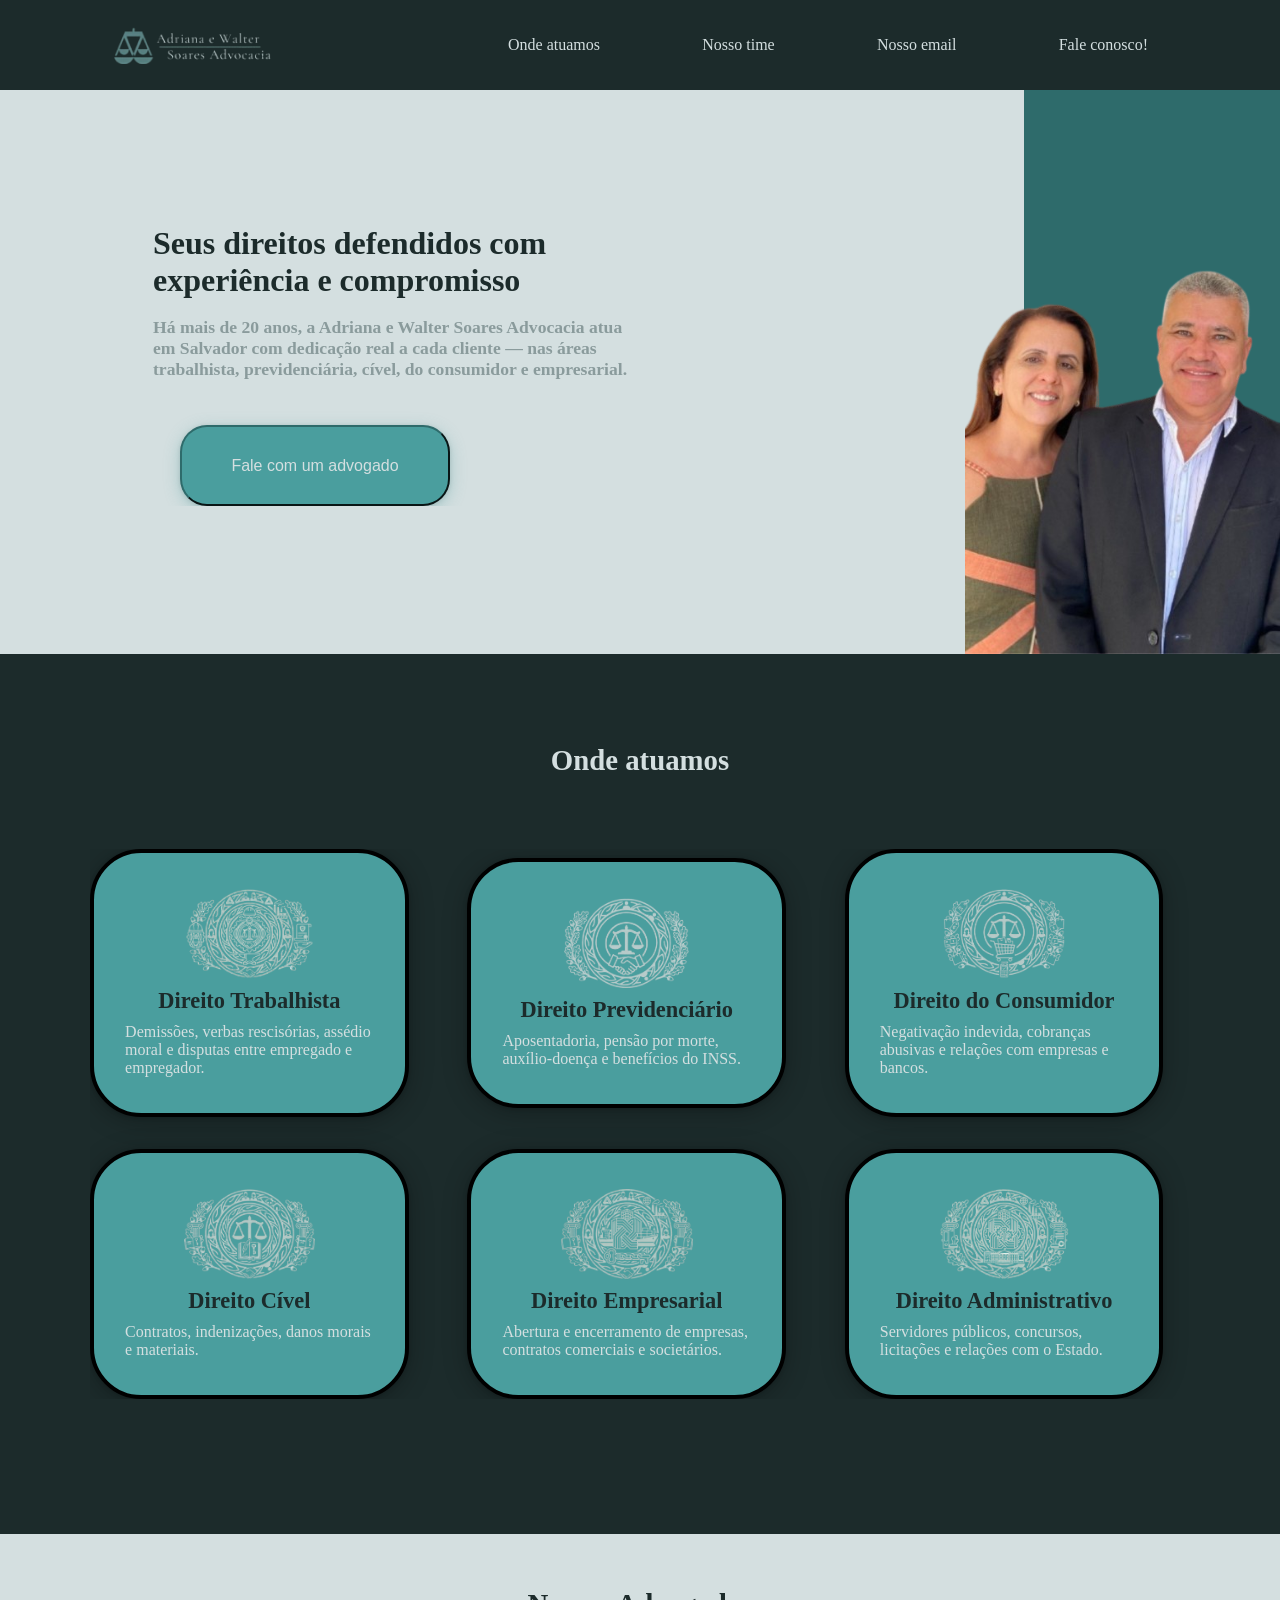
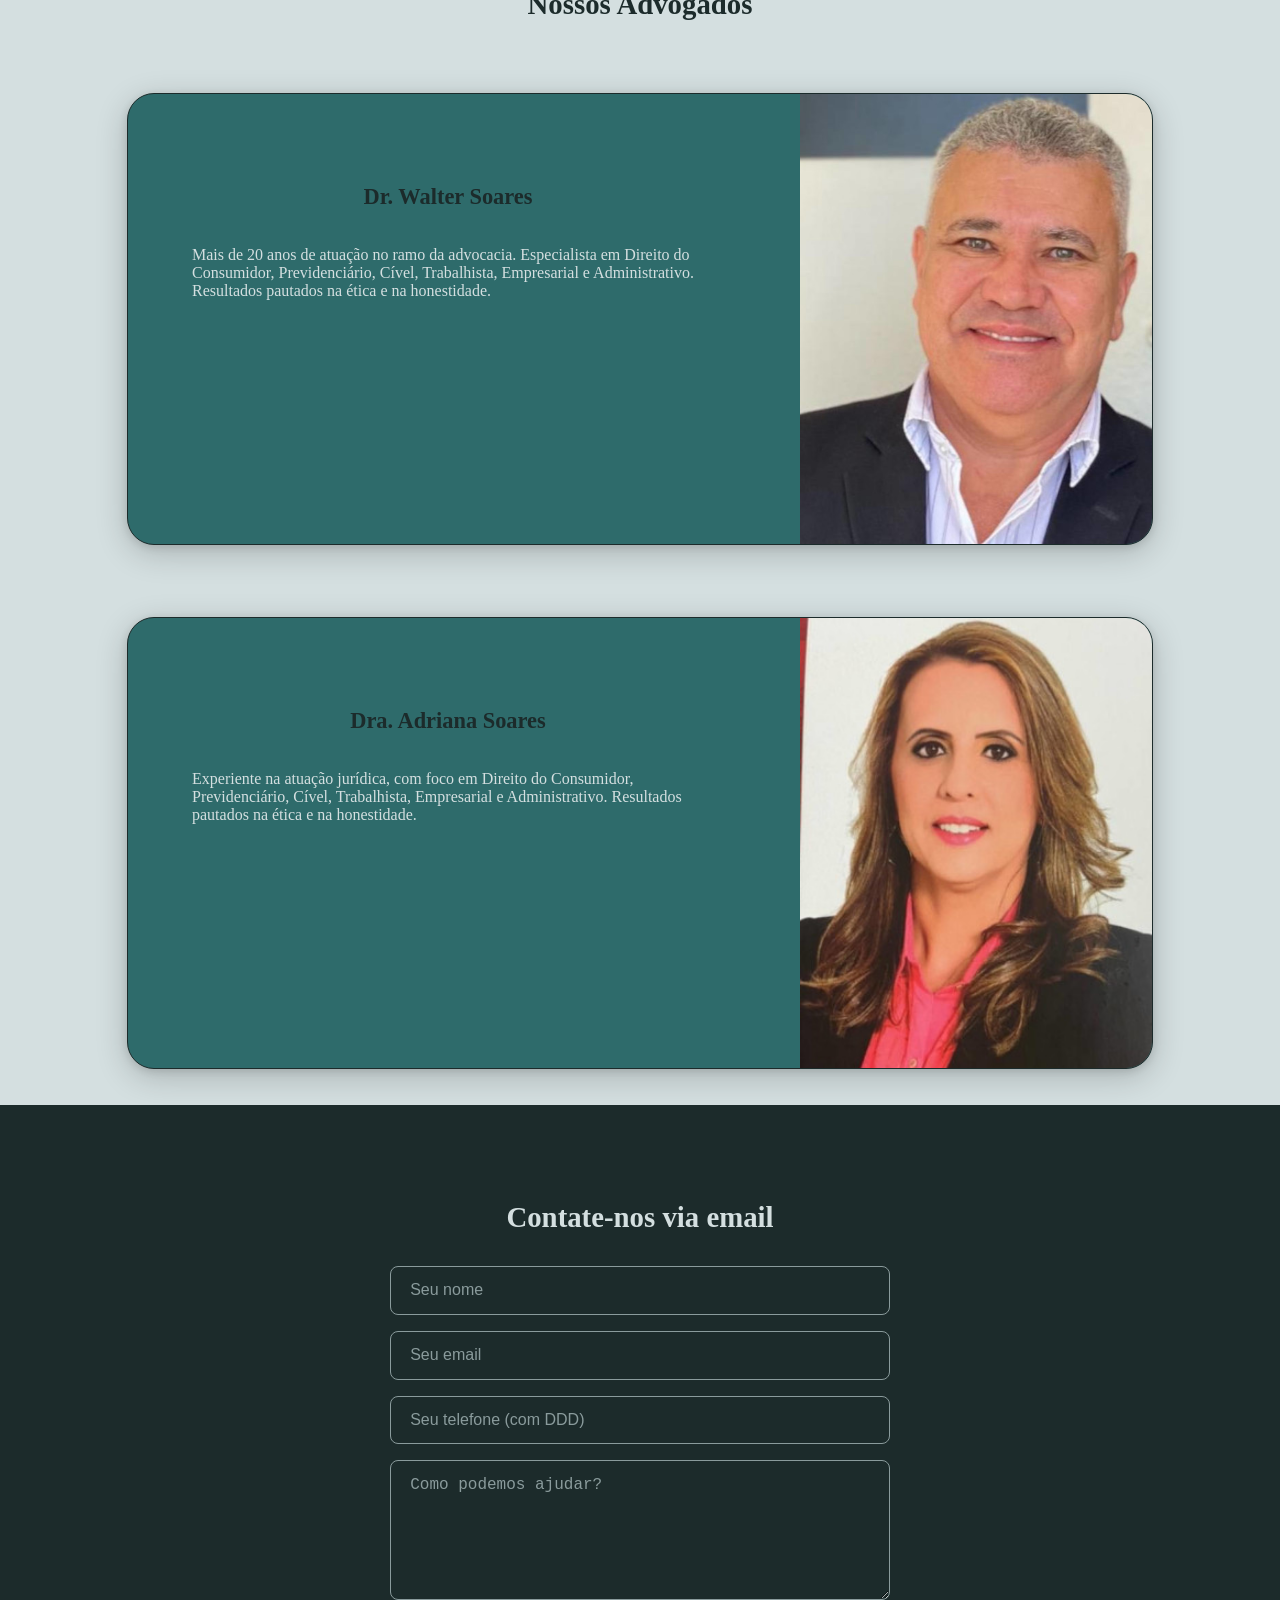
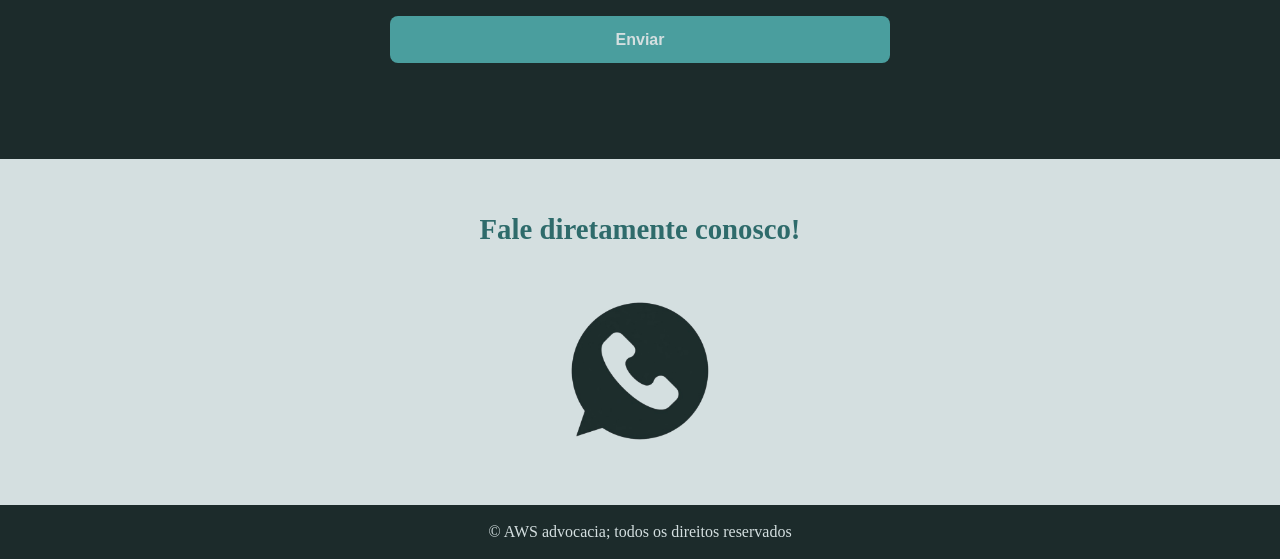
==== index.html @ 7af77b5e "add a query for desktop version" ====
<!DOCTYPE html>
<html lang="pt-br">
<head>
    <meta charset="UTF-8">
    <meta name="viewport" content="width=device-width, initial-scale=1.0">
    <title>AWS Advocacia</title>
    <link rel="stylesheet" href="style.css">
    <link rel="shortcut icon" href="assets/images/favicon_io/favicon.ico" type="image/x-icon">
    <meta name="description" content="Adriana e Walter Soares Advocacia — mais de 20 anos defendendo seus direitos em Salvador/BA nas areas trabalhista, previdenciária, cível, do consumidor e empresarial.">
</head>
<body>
    <header>
        <nav id="topbar">
            <div id="nav-image">
                <img src="assets/images/logoheader.png" alt="logo do escritório">
            </div>
            <div class="menu-toggle" id="menu-toggle">
                <img src="assets/images/hamburguer-menu.png" alt="burger-menu">
            </div>
            <ul class="menu" id="menu">
                <li><a href="#areas">Onde atuamos</a></li>
                <li><a href="#team-juridico">Nosso time</a></li>
                <li><a href="#forms">Nosso email</a></li>
                <li><a href="#CTA">Fale conosco!</a></li>
            </ul>
        </nav>
        <div id="hero">
            <div id="hero-content">
                <h1>Seus direitos defendidos com experiência e compromisso</h1>
                <h4>Há mais de 20 anos, a Adriana e Walter Soares Advocacia atua em Salvador 
                com dedicação real a cada cliente — nas áreas trabalhista, previdenciária, cível, do consumidor e empresarial.</h4>
                <button> <a href="#forms">Fale com um advogado</a></button>
            </div>
            <div id="hero-image">
                <img src="assets/images/advogados-no-bg.png" alt="Adriana e Walter Soares">
            </div> 
        </div>
    </header>

    <section id="areas">
        <h2> Onde atuamos</h2>
        <section id="areas-btn">
            <div class="area-card">
            <img src="assets/images/tributario.png" alt="Direito Trabalhista">
            <h3>Direito Trabalhista</h3>
            <p>Demissões, verbas rescisórias, assédio moral e disputas entre empregado e empregador.</p>
            </div>

            <div class="area-card">
            <img src="assets/images/previdenciario.png" alt="Direito Previdenciário">
            <h3>Direito Previdenciário</h3>
            <p>Aposentadoria, pensão por morte, auxílio-doença e benefícios do INSS.</p>
            </div>

            <div class="area-card">
            <img src="assets/images/consumidor.png" alt="Direito do Consumidor">
            <h3>Direito do Consumidor</h3>
            <p>Negativação indevida, cobranças abusivas e relações com empresas e bancos.</p>
            </div>

            <div class="area-card">
            <img src="assets/images/Civel.png" alt="Direito Cível">
            <h3>Direito Cível</h3>
            <p>Contratos, indenizações, danos morais e materiais.</p>
            </div>

            <div class="area-card">
            <img src="assets/images/empresarial.png" alt="Direito Empresarial">
            <h3>Direito Empresarial</h3>
            <p>Abertura e encerramento de empresas, contratos comerciais e societários.</p>
            </div>

            <div class="area-card">
            <img src="assets/images/administrativo.png" alt="Direito Administrativo">
            <h3>Direito Administrativo</h3>
            <p>Servidores públicos, concursos, licitações e relações com o Estado.</p>
            </div>
        </section>
    </section>

    <section id="team-juridico">
        <h2>Nossos Advogados</h2>
            <div class="advogado">
                <div class="apresentacao">
                    <h3>Dr. Walter Soares</h3>
                    <p>Mais de 20 anos de atuação no ramo da advocacia.
                    Especialista em Direito do Consumidor, Previdenciário, Cível, Trabalhista, Empresarial e Administrativo.
                    Resultados pautados na ética e na honestidade.</p>
                </div>
                <div class="photo-adv">
                    <picture>
                    <source srcset="assets/images/Walter2.jpeg" media="(min-width: 1100px)">
                    <img src="assets/images/Walter.jpeg" alt="Advogado Walter">
                    </picture>
                </div>
            </div>
            <div class="advogado">
                <div class="apresentacao">
                    <h3>Dra. Adriana Soares</h3>
                     <p>Experiente na atuação jurídica, com foco em Direito do Consumidor, Previdenciário, Cível, Trabalhista, Empresarial e Administrativo.
                        Resultados pautados na ética e na honestidade.</p>
                </div>
                <div class="photo-adv">
                    <picture>
                    <source srcset="assets/images/Adriana2.svg" media="(min-width: 1100px)">
                    <img src="assets/images/Adriana.jpeg" alt="Advogada Adriana">
                    </picture>
                </div>
            </div>
    </section>

    <section id="forms">
        <h2>Contate-nos via email</h2>
        <form action="https://formspree.io/f/seu-id" method="POST">
        <input type="text" name="nome" placeholder="Seu nome">
        <input type="email" name="email" placeholder="Seu email">
        <input type="tel" name="telefone" placeholder="Seu telefone (com DDD)">
        <textarea name="mensagem" placeholder="Como podemos ajudar?"></textarea>
        <button type="submit">Enviar</button>
        </form>
    </section>

    <section id="CTA">
        <h2>Fale diretamente conosco!</h2>
        <div class="cta-img"><a href="#"><img src="assets/images/whatsapp.png" alt="icon whatsapp"></a></div>
    </section>

    <footer>
        <p>&copy; AWS advocacia; todos os direitos reservados</p>
    </footer>

<script src="script.js"></script>
    
</body>
</html>
---- style.css ----
:root{
    --color-primary:    #1C2B2B;
    --color-secondary:  #2E6B6B;
    --color-accent:     #4A9E9E;
    --color-light:      #D4DFE0;
    --color-muted:      #8A9B9C;

    --color-bg:         var(--color-primary);
    --color-text:       var(--color-light);
    --color-text-muted: var(--color-muted);
    --color-btn:        var(--color-accent);
    --color-btn-hover:  var(--color-secondary);
}

*{
    margin: 0;
    overflow-x: hidden;
}
#topbar{
    display: flex;
    justify-content: space-between;
    align-items: center;
    background-color: var(--color-bg);
}
#nav-image{
    display: flex;
    margin: 0 0 0 1vh;
    gap:4vw;
    height: 9vw;
    width: auto;
}
#nav-image img{
    height: 100%;
    width: auto;
}
.menu{
    position: absolute;
    display:none;
    flex-direction: column;
    padding-left: 3vh;
    padding-right: 3vh;
    height: 60vw;
    top: 7vh;
    right: 0;
    background-color: var(--color-bg);
}
.menu li a{
    text-decoration: none;
    color: var(--color-text);
}
.menu-toggle{
    max-width: 10vw;
    width: 100%;
    margin: 2vh;

}
.menu-toggle img{
    width: 100%;
    height: auto;
    display: block;
    cursor: pointer;

}
.menu.active{
    max-height: 20vh;
    display: flex;
    flex-direction: column;
    margin-left: 1vh;
    justify-content: space-around;
    list-style: none;
}

#hero{
    background-image:linear-gradient(to right, var(--color-light) 80%, var(--color-secondary) 20%);
    padding-top: 4vh;
}
#hero-content h1{
    max-width: 70vw;
    margin-left: 2vh;
    color: var(--color-bg);
}
#hero-content h4{
    max-width: 70vw;
    margin: 2vh 0 0 2vh;
    color: var(--color-text-muted);
}
#hero-content button{
    margin-top: 5vh;
    margin-left: 5vh;
    background-color: var(--color-btn);
    border-color: var(--color-btn-hover);
    border-radius: 3vh;
    height: 7vh
}
#hero-content button a{
    color: var(--color-text);
    text-decoration: none;
}
#hero-image{
    height: 100vw;
    margin-left: 20vw;
    width: auto;
    background-position: top center;
}
#hero-image img{
    display: block;
    width: 100%;
    height: 100%;
    object-fit: cover;
}
#areas{
    display: flex;
    flex-direction: column;
    align-items: center;
    gap: 8vh;
    background-color: var(--color-primary);
    padding-bottom: 6vh;
}
#areas h2{
    margin-top: 10vh;
    color: var(--color-text);
}
#areas-btn{
    display: flex;
    flex-direction: column;
    align-items: center;
    gap:5vh
}
.area-card{
    display: flex;
    flex-direction: column;
    align-items: center;
    gap: 1vh;
    width: 90%;
    border: solid 0.5vh;
    border-radius: 4vw;
    padding: 4vh 0 4vh 0;
    background-color: var(--color-btn);
}
.area-card img{
    height: 10vh;
    width: auto;
}
.area-card h3{
    color: var(--color-bg);
}
.area-card p{
    width: 80%;
    color: var(--color-text);
}
#team-juridico{
    background-color: var(--color-light);
    display: flex;
    flex-direction: column;
    align-items: center;
    gap: 8vh;
    padding: 6vh 0 4vh 0;
}
#team-juridico h2{
        color: var(--color-bg);
}
.advogado{
    display: flex;
    flex-direction: column;
    width: 100%;
    padding: 4vh 0 0 0;
    gap:2rem;
    background-color: var(--color-secondary);
}
.apresentacao{
    display: flex;
    flex-direction: column;
    align-items: center;
    width: 100%;
}
.apresentacao h3{
    margin-bottom: 1rem;
    color: var(--color-bg);
}
.apresentacao p{
    color: var(--color-text);
    max-width: 80%;
}
.photo-adv{
    height: 130vw;
    width: 100%;
}
.photo-adv img{
    display: block;
    height: 100%;
    width: 100%;
    object-fit: cover;
    object-position: top center;
}
#forms {
  background-color: var(--color-primary);
  padding: 6rem 4rem;
  display: flex;
  flex-direction: column;
  align-items: center;
  gap: 2rem;
}

#forms h2 {
  color: var(--color-light);
  text-align: center;
  font-size: 1.8rem;
}

form {
  display: flex;
  flex-direction: column;
  gap: 1rem;
  width: 100%;
  max-width: 500px;
}
form input,
form textarea {
  width: 100%;
  padding: 0.9rem 1.2rem;
  border: 1.5px solid var(--color-muted);
  border-radius: 8px;
  background-color: transparent;
  color: var(--color-light);
  font-size: 1rem;
  outline: none;
  transition: border-color 0.2s ease;
  box-sizing: border-box;
}

form input::placeholder,
form textarea::placeholder {
  color: var(--color-muted);
}

form input:focus,
form textarea:focus {
  border-color: var(--color-accent);
}

form textarea {
  height: 140px;
  resize: vertical;
}

form button {
  padding: 0.9rem;
  background-color: var(--color-btn);
  color: var(--color-light);
  border: none;
  border-radius: 8px;
  font-size: 1rem;
  font-weight: 600;
  cursor: pointer;
  transition: background-color 0.2s ease, transform 0.1s ease;
}

form button:hover {
  background-color: var(--color-btn-hover);
  transform: translateY(-2px);
}

form button:active {
  transform: translateY(0);
}

#CTA{
    display: flex;
    flex-direction: column;
    align-items: center;
    gap: 5vh;
    background-color: var(--color-light);
    padding: 6vh 0;
}
#CTA h2{
    color: var(--color-secondary);
}
.cta-img{
    height: 10rem;
    width: auto;
}
.cta-img img{
    height: 100%;
    width: auto;
    display: block;
    object-fit: cover;
}
footer{
    width: 100%;
    height: 6vh;
    display: flex;
    align-items: center;
    justify-content: center;
    background-color: var(--color-primary);
}
footer p{
    color: var(--color-text);
}
@media (min-width:500px){
.advogado{
    flex-direction: row;
    padding: 0;
    height: 60vh;

}   
.apresentacao h3{
    margin-top: 10vh;
    margin-bottom: 4vh;
}
.photo-adv{
    height: auto;
}
#nav-image{
    height: 6vw;
}
#hero-image{
    height: 60vw;
    padding-left: 30vw;    
}
#hero{
    width: 100%;
}
#hero-content button{
    height: 9vh;
    width: 30vh;
}
#hero-content button a{
    font-size: larger;
} 
}
@media (min-width:750px){
.menu{
    top: 12vh;
    height: 70vw;
    width:20vw;
    align-items: center;
}
}
@media (min-width:1100px){
#nav-image{
    height: 3vw;
}    
.menu-toggle{
    display: none;
}
.menu{
    display: flex;
    flex-direction: row;
    position: relative;
    height: auto;
    top: 0;
    width: 50%;
    justify-content: space-between;
}
#topbar{
    justify-content: space-around;
    height: 10vh;
}
#hero{
    display: flex;
    justify-content: space-between;
    padding:0;
}
#hero-content {
    height: 100%;
    padding: 15vh 0vh 0 15vh;
    width: 40%;
}
#hero-image{
    margin:0;
    padding: 20vh 0 0 0;
    height: 30vw;
}

#areas{
    padding-bottom: 15vh;
}
.area-card{
    box-shadow: 0 4px 24px rgba(0, 0, 0, 0.25),
              0 1px 4px rgba(0, 0, 0, 0.15);
    }
#areas-btn{
    display: grid;
    grid-template-columns: 1fr 1fr 1fr;
    gap: 2rem;
    margin: 0 auto;
    width: 90%;
    max-width: 1100px;
}
.advogado{
    width: 80%;
    height: 50vh;
    border-radius: 3vh;
    border: solid 1px var(--color-bg);
    box-shadow: 0 8px 32px rgba(0, 0, 0, 0.20),
              0 2px 8px rgba(0, 0, 0, 0.12);
}
.photo-adv{
    width: 55%;
}
@media (min-width:1100px) and (pointer: fine){
h1 { font-size: 2rem;}
h2 { font-size: 1.8rem;}
h3 { font-size: 1.4rem;}
h4 { font-size: 1.1rem;}
p  { font-size: 1rem;}
a  { font-size: 1rem;}
#hero-content button {
    box-shadow: 0 4px 16px rgba(74, 158, 158, 0.35),
                0 1px 4px rgba(0, 0, 0, 0.12);
    transition: box-shadow 0.3s ease, transform 0.3s ease;
}

#hero-content button:hover {
    box-shadow: 0 8px 24px rgba(74, 158, 158, 0.45),
                0 2px 8px rgba(0, 0, 0, 0.15);
    transform: translateY(-2px);
    cursor: pointer;
}

#hero-content button:active {
    transform: translateY(0);
    box-shadow: 0 2px 8px rgba(74, 158, 158, 0.30);
}

.area-card{
    transition: box-shadow 0.3s ease, transform 0.3s ease;
    cursor: pointer;
}
.area-card:hover {
    box-shadow: 0 8px 32px rgba(0, 0, 0, 0.30),
                0 2px 8px rgba(0, 0, 0, 0.18);
    transform: translateY(-6px);
    background-color: var(--color-btn-hover);
}
.menu li:hover{
    background-color: var(--color-btn-hover);
    box-shadow: 0 8px 32px rgba(0, 0, 0, 0.30),

}
}
}
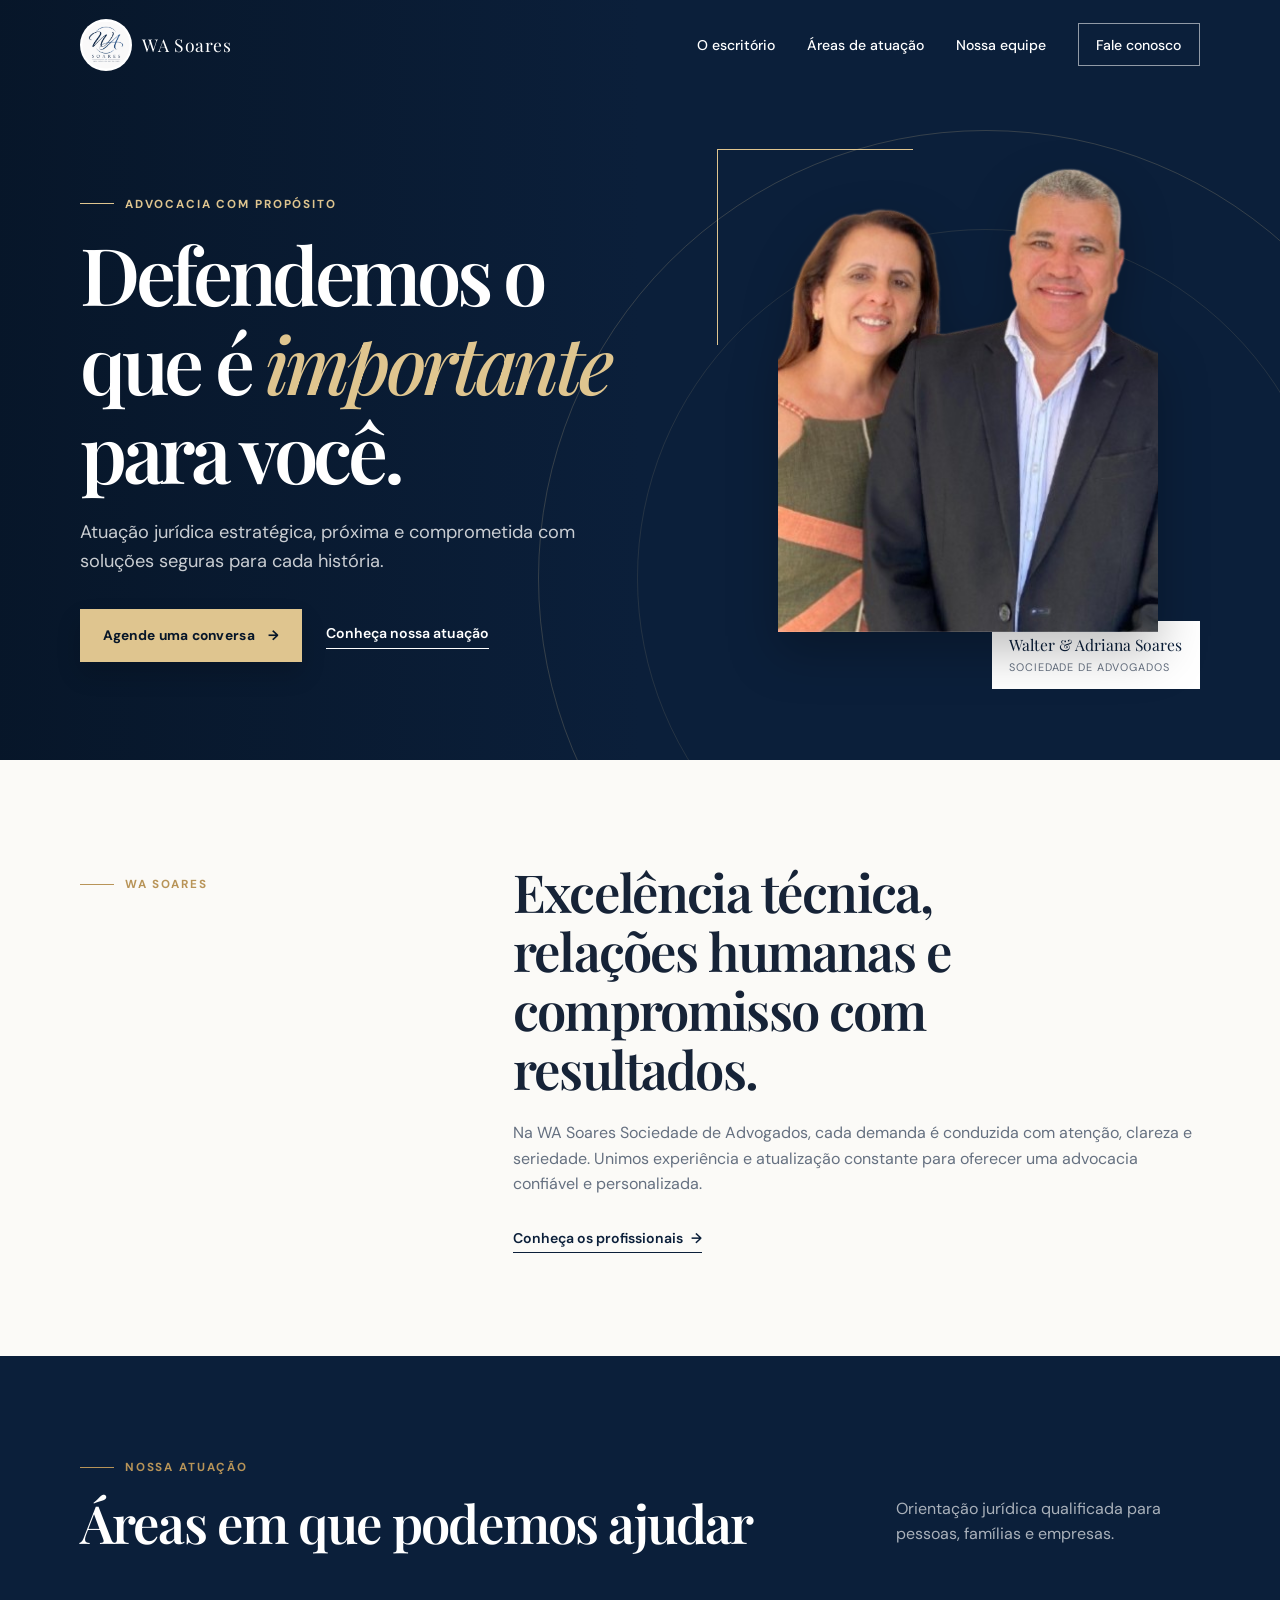
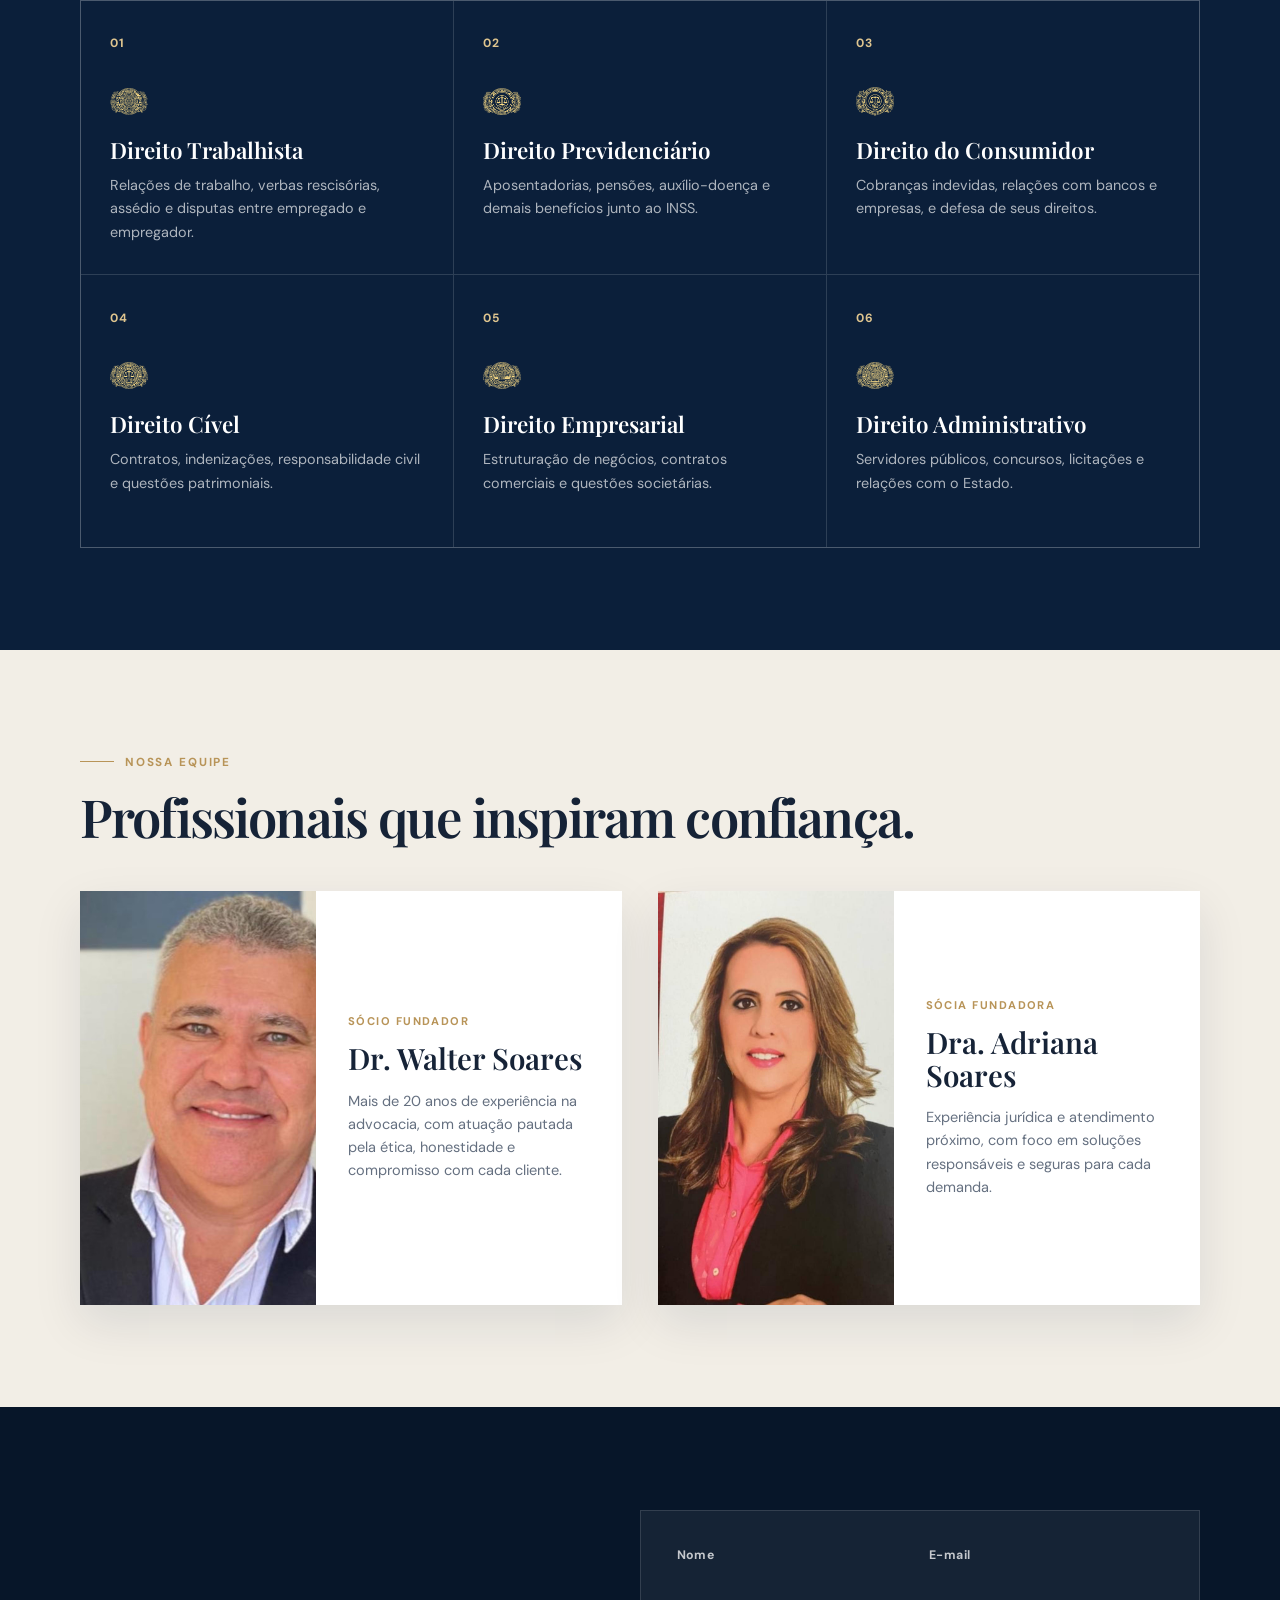
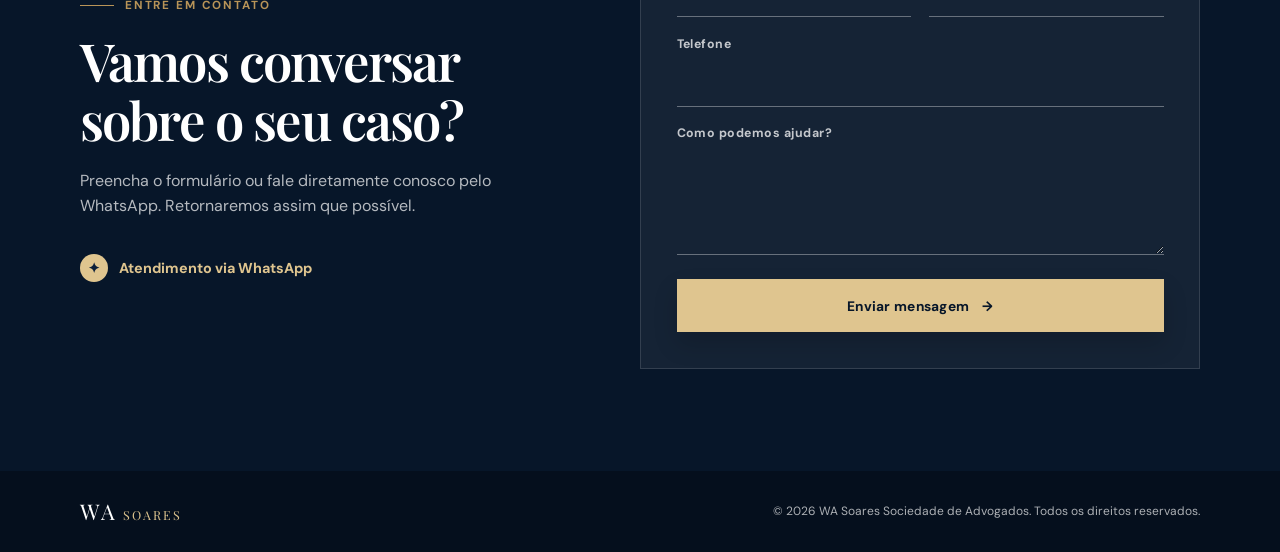
==== commit f0906aeb: "att" ====
--- a/index.html
+++ b/index.html
@@ -1,135 +1,57 @@
 <!DOCTYPE html>
-<html lang="pt-br">
+<html lang="pt-BR">
 <head>
-    <meta charset="UTF-8">
-    <meta name="viewport" content="width=device-width, initial-scale=1.0">
-    <title>AWS Advocacia</title>
-    <link rel="stylesheet" href="style.css">
-    <link rel="shortcut icon" href="assets/images/favicon_io/favicon.ico" type="image/x-icon">
-    <meta name="description" content="Adriana e Walter Soares Advocacia — mais de 20 anos defendendo seus direitos em Salvador/BA nas areas trabalhista, previdenciária, cível, do consumidor e empresarial.">
+  <meta charset="UTF-8">
+  <meta name="viewport" content="width=device-width, initial-scale=1.0">
+  <meta name="theme-color" content="#071d3d">
+  <meta name="description" content="WA Soares Sociedade de Advogados — atuação jurídica estratégica, ética e personalizada em Salvador/BA.">
+  <title>WA Soares | Sociedade de Advogados</title>
+  <link rel="icon" type="image/png" href="assets/images/WAsoaressociedadeadvogadoslogo.png">
+  <link rel="apple-touch-icon" href="assets/images/WAsoaressociedadeadvogadoslogo.png">
+  <link rel="preconnect" href="https://fonts.googleapis.com">
+  <link rel="preconnect" href="https://fonts.gstatic.com" crossorigin>
+  <link href="https://fonts.googleapis.com/css2?family=DM+Sans:wght@400;500;600;700&family=Playfair+Display:wght@500;600;700&display=swap" rel="stylesheet">
+  <link rel="stylesheet" href="style.css">
+  <style>
+    .brand { display: flex; align-items: center; gap: .65rem; color: #fff; font-family: "Playfair Display", Georgia, serif; font-size: 1.1rem; letter-spacing: .03em; }
+    .brand img { width: 3.25rem; height: 3.25rem; padding: .15rem; object-fit: contain; background: #fff; border-radius: 50%; filter: none; }
+    .brand span { white-space: nowrap; }
+  </style>
 </head>
 <body>
-    <header>
-        <nav id="topbar">
-            <div id="nav-image">
-                <img src="assets/images/logoheader.png" alt="logo do escritório">
-            </div>
-            <div class="menu-toggle" id="menu-toggle">
-                <img src="assets/images/hamburguer-menu.png" alt="burger-menu">
-            </div>
-            <ul class="menu" id="menu">
-                <li><a href="#areas">Onde atuamos</a></li>
-                <li><a href="#team-juridico">Nosso time</a></li>
-                <li><a href="#forms">Nosso email</a></li>
-                <li><a href="#CTA">Fale conosco!</a></li>
-            </ul>
-        </nav>
-        <div id="hero">
-            <div id="hero-content">
-                <h1>Seus direitos defendidos com experiência e compromisso</h1>
-                <h4>Há mais de 20 anos, a Adriana e Walter Soares Advocacia atua em Salvador 
-                com dedicação real a cada cliente — nas áreas trabalhista, previdenciária, cível, do consumidor e empresarial.</h4>
-                <button> <a href="#forms">Fale com um advogado</a></button>
-            </div>
-            <div id="hero-image">
-                <img src="assets/images/advogados-no-bg.png" alt="Adriana e Walter Soares">
-            </div> 
-        </div>
-    </header>
-
-    <section id="areas">
-        <h2> Onde atuamos</h2>
-        <section id="areas-btn">
-            <div class="area-card">
-            <img src="assets/images/tributario.png" alt="Direito Trabalhista">
-            <h3>Direito Trabalhista</h3>
-            <p>Demissões, verbas rescisórias, assédio moral e disputas entre empregado e empregador.</p>
-            </div>
-
-            <div class="area-card">
-            <img src="assets/images/previdenciario.png" alt="Direito Previdenciário">
-            <h3>Direito Previdenciário</h3>
-            <p>Aposentadoria, pensão por morte, auxílio-doença e benefícios do INSS.</p>
-            </div>
-
-            <div class="area-card">
-            <img src="assets/images/consumidor.png" alt="Direito do Consumidor">
-            <h3>Direito do Consumidor</h3>
-            <p>Negativação indevida, cobranças abusivas e relações com empresas e bancos.</p>
-            </div>
-
-            <div class="area-card">
-            <img src="assets/images/Civel.png" alt="Direito Cível">
-            <h3>Direito Cível</h3>
-            <p>Contratos, indenizações, danos morais e materiais.</p>
-            </div>
-
-            <div class="area-card">
-            <img src="assets/images/empresarial.png" alt="Direito Empresarial">
-            <h3>Direito Empresarial</h3>
-            <p>Abertura e encerramento de empresas, contratos comerciais e societários.</p>
-            </div>
-
-            <div class="area-card">
-            <img src="assets/images/administrativo.png" alt="Direito Administrativo">
-            <h3>Direito Administrativo</h3>
-            <p>Servidores públicos, concursos, licitações e relações com o Estado.</p>
-            </div>
-        </section>
+  <header class="site-header" id="inicio">
+    <nav class="nav container" aria-label="Navegação principal">
+      <a class="brand" href="#inicio" aria-label="WA Soares Sociedade de Advogados — início"><img src="assets/images/WAsoaressociedadeadvogadoslogo.png" alt="Logo WA Soares Sociedade de Advogados"><span>WA Soares</span></a>
+      <button class="menu-toggle" id="menu-toggle" aria-expanded="false" aria-controls="menu" aria-label="Abrir menu"><span></span><span></span><span></span></button>
+      <ul class="menu" id="menu">
+        <li><a href="#escritorio">O escritório</a></li><li><a href="#areas">Áreas de atuação</a></li><li><a href="#equipe">Nossa equipe</a></li><li><a class="nav-contact" href="#contato">Fale conosco</a></li>
+      </ul>
+    </nav>
+  </header>
+  <main>
+    <section class="hero">
+      <div class="hero-shape"></div>
+      <div class="container hero-grid">
+        <div class="hero-content"><p class="eyebrow">Advocacia com propósito</p><h1>Defendemos o que é <em>importante</em> para você.</h1><p class="hero-text">Atuação jurídica estratégica, próxima e comprometida com soluções seguras para cada história.</p><div class="hero-actions"><a class="button button-primary" href="#contato">Agende uma conversa <span aria-hidden="true">→</span></a><a class="text-link" href="#areas">Conheça nossa atuação</a></div></div>
+        <div class="hero-portrait"><div class="portrait-frame"><img src="assets/images/advogados-no-bg.png" alt="Walter e Adriana Soares"></div><p class="portrait-caption">Walter &amp; Adriana Soares<br><span>Sociedade de Advogados</span></p></div>
+      </div>
     </section>
-
-    <section id="team-juridico">
-        <h2>Nossos Advogados</h2>
-            <div class="advogado">
-                <div class="apresentacao">
-                    <h3>Dr. Walter Soares</h3>
-                    <p>Mais de 20 anos de atuação no ramo da advocacia.
-                    Especialista em Direito do Consumidor, Previdenciário, Cível, Trabalhista, Empresarial e Administrativo.
-                    Resultados pautados na ética e na honestidade.</p>
-                </div>
-                <div class="photo-adv">
-                    <picture>
-                    <source srcset="assets/images/Walter2.jpeg" media="(min-width: 1100px)">
-                    <img src="assets/images/Walter.jpeg" alt="Advogado Walter">
-                    </picture>
-                </div>
-            </div>
-            <div class="advogado">
-                <div class="apresentacao">
-                    <h3>Dra. Adriana Soares</h3>
-                     <p>Experiente na atuação jurídica, com foco em Direito do Consumidor, Previdenciário, Cível, Trabalhista, Empresarial e Administrativo.
-                        Resultados pautados na ética e na honestidade.</p>
-                </div>
-                <div class="photo-adv">
-                    <picture>
-                    <source srcset="assets/images/Adriana2.svg" media="(min-width: 1100px)">
-                    <img src="assets/images/Adriana.jpeg" alt="Advogada Adriana">
-                    </picture>
-                </div>
-            </div>
-    </section>
-
-    <section id="forms">
-        <h2>Contate-nos via email</h2>
-        <form action="https://formspree.io/f/seu-id" method="POST">
-        <input type="text" name="nome" placeholder="Seu nome">
-        <input type="email" name="email" placeholder="Seu email">
-        <input type="tel" name="telefone" placeholder="Seu telefone (com DDD)">
-        <textarea name="mensagem" placeholder="Como podemos ajudar?"></textarea>
-        <button type="submit">Enviar</button>
-        </form>
-    </section>
-
-    <section id="CTA">
-        <h2>Fale diretamente conosco!</h2>
-        <div class="cta-img"><a href="#"><img src="assets/images/whatsapp.png" alt="icon whatsapp"></a></div>
-    </section>
-
-    <footer>
-        <p>&copy; AWS advocacia; todos os direitos reservados</p>
-    </footer>
-
-<script src="script.js"></script>
-    
+    <section class="intro section" id="escritorio"><div class="container intro-grid"><p class="eyebrow">WA Soares</p><div><h2>Excelência técnica, relações humanas e compromisso com resultados.</h2><p>Na WA Soares Sociedade de Advogados, cada demanda é conduzida com atenção, clareza e seriedade. Unimos experiência e atualização constante para oferecer uma advocacia confiável e personalizada.</p><a class="text-link dark-link" href="#equipe">Conheça os profissionais <span aria-hidden="true">→</span></a></div></div></section>
+    <section class="practice section" id="areas"><div class="container"><div class="section-heading"><div><p class="eyebrow">Nossa atuação</p><h2>Áreas em que podemos ajudar</h2></div><p>Orientação jurídica qualificada para pessoas, famílias e empresas.</p></div><div class="areas-grid">
+      <article class="area-card"><span class="area-number">01</span><img src="assets/images/tributario.png" alt=""><h3>Direito Trabalhista</h3><p>Relações de trabalho, verbas rescisórias, assédio e disputas entre empregado e empregador.</p></article>
+      <article class="area-card"><span class="area-number">02</span><img src="assets/images/previdenciario.png" alt=""><h3>Direito Previdenciário</h3><p>Aposentadorias, pensões, auxílio-doença e demais benefícios junto ao INSS.</p></article>
+      <article class="area-card"><span class="area-number">03</span><img src="assets/images/consumidor.png" alt=""><h3>Direito do Consumidor</h3><p>Cobranças indevidas, relações com bancos e empresas, e defesa de seus direitos.</p></article>
+      <article class="area-card"><span class="area-number">04</span><img src="assets/images/Civel.png" alt=""><h3>Direito Cível</h3><p>Contratos, indenizações, responsabilidade civil e questões patrimoniais.</p></article>
+      <article class="area-card"><span class="area-number">05</span><img src="assets/images/empresarial.png" alt=""><h3>Direito Empresarial</h3><p>Estruturação de negócios, contratos comerciais e questões societárias.</p></article>
+      <article class="area-card"><span class="area-number">06</span><img src="assets/images/administrativo.png" alt=""><h3>Direito Administrativo</h3><p>Servidores públicos, concursos, licitações e relações com o Estado.</p></article>
+    </div></div></section>
+    <section class="team section" id="equipe"><div class="container"><div class="team-heading"><div><p class="eyebrow">Nossa equipe</p><h2>Profissionais que inspiram confiança.</h2></div></div><div class="team-grid">
+      <article class="professional"><div class="professional-image"><img src="assets/images/Walter2.jpeg" alt="Dr. Walter Soares"></div><div class="professional-content"><p class="role">Sócio fundador</p><h3>Dr. Walter Soares</h3><p>Mais de 20 anos de experiência na advocacia, com atuação pautada pela ética, honestidade e compromisso com cada cliente.</p></div></article>
+      <article class="professional"><div class="professional-image"><img src="assets/images/Adriana.jpeg" alt="Dra. Adriana Soares"></div><div class="professional-content"><p class="role">Sócia fundadora</p><h3>Dra. Adriana Soares</h3><p>Experiência jurídica e atendimento próximo, com foco em soluções responsáveis e seguras para cada demanda.</p></div></article>
+    </div></div></section>
+    <section class="contact section" id="contato"><div class="container contact-grid"><div class="contact-copy"><p class="eyebrow">Entre em contato</p><h2>Vamos conversar sobre o seu caso?</h2><p>Preencha o formulário ou fale diretamente conosco pelo WhatsApp. Retornaremos assim que possível.</p><a class="whatsapp-link" href="https://wa.me/5571991833043?text=Olá!%20Vim%20pelo%20site%20da%20WA%20Soares%20e%20gostaria%20de%20saber%20mais%20sobre%20os%20serviços." target="_blank" rel="noopener"><span>✦</span> Atendimento via WhatsApp</a></div><form action="https://formspree.io/f/xjgpwoqq" method="POST"><label>Nome<input type="text" name="nome" autocomplete="name" required></label><label>E-mail<input type="email" name="email" autocomplete="email" required></label><label>Telefone<input type="tel" name="telefone" autocomplete="tel"></label><label>Como podemos ajudar?<textarea name="mensagem" rows="4" required></textarea></label><button class="button button-primary" type="submit">Enviar mensagem <span aria-hidden="true">→</span></button></form></div></section>
+  </main>
+  <footer><div class="container footer-content"><a class="footer-brand" href="#inicio">WA <span>SOARES</span></a><p>© <span id="year"></span> WA Soares Sociedade de Advogados. Todos os direitos reservados.</p></div></footer>
+  <script src="script.js"></script>
 </body>
-</html>+</html>
--- a/style.css
+++ b/style.css
@@ -1,442 +1,8 @@
-:root{
-    --color-primary:    #1C2B2B;
-    --color-secondary:  #2E6B6B;
-    --color-accent:     #4A9E9E;
-    --color-light:      #D4DFE0;
-    --color-muted:      #8A9B9C;
-
-    --color-bg:         var(--color-primary);
-    --color-text:       var(--color-light);
-    --color-text-muted: var(--color-muted);
-    --color-btn:        var(--color-accent);
-    --color-btn-hover:  var(--color-secondary);
-}
-
-*{
-    margin: 0;
-    overflow-x: hidden;
-}
-#topbar{
-    display: flex;
-    justify-content: space-between;
-    align-items: center;
-    background-color: var(--color-bg);
-}
-#nav-image{
-    display: flex;
-    margin: 0 0 0 1vh;
-    gap:4vw;
-    height: 9vw;
-    width: auto;
-}
-#nav-image img{
-    height: 100%;
-    width: auto;
-}
-.menu{
-    position: absolute;
-    display:none;
-    flex-direction: column;
-    padding-left: 3vh;
-    padding-right: 3vh;
-    height: 60vw;
-    top: 7vh;
-    right: 0;
-    background-color: var(--color-bg);
-}
-.menu li a{
-    text-decoration: none;
-    color: var(--color-text);
-}
-.menu-toggle{
-    max-width: 10vw;
-    width: 100%;
-    margin: 2vh;
-
-}
-.menu-toggle img{
-    width: 100%;
-    height: auto;
-    display: block;
-    cursor: pointer;
-
-}
-.menu.active{
-    max-height: 20vh;
-    display: flex;
-    flex-direction: column;
-    margin-left: 1vh;
-    justify-content: space-around;
-    list-style: none;
-}
-
-#hero{
-    background-image:linear-gradient(to right, var(--color-light) 80%, var(--color-secondary) 20%);
-    padding-top: 4vh;
-}
-#hero-content h1{
-    max-width: 70vw;
-    margin-left: 2vh;
-    color: var(--color-bg);
-}
-#hero-content h4{
-    max-width: 70vw;
-    margin: 2vh 0 0 2vh;
-    color: var(--color-text-muted);
-}
-#hero-content button{
-    margin-top: 5vh;
-    margin-left: 5vh;
-    background-color: var(--color-btn);
-    border-color: var(--color-btn-hover);
-    border-radius: 3vh;
-    height: 7vh
-}
-#hero-content button a{
-    color: var(--color-text);
-    text-decoration: none;
-}
-#hero-image{
-    height: 100vw;
-    margin-left: 20vw;
-    width: auto;
-    background-position: top center;
-}
-#hero-image img{
-    display: block;
-    width: 100%;
-    height: 100%;
-    object-fit: cover;
-}
-#areas{
-    display: flex;
-    flex-direction: column;
-    align-items: center;
-    gap: 8vh;
-    background-color: var(--color-primary);
-    padding-bottom: 6vh;
-}
-#areas h2{
-    margin-top: 10vh;
-    color: var(--color-text);
-}
-#areas-btn{
-    display: flex;
-    flex-direction: column;
-    align-items: center;
-    gap:5vh
-}
-.area-card{
-    display: flex;
-    flex-direction: column;
-    align-items: center;
-    gap: 1vh;
-    width: 90%;
-    border: solid 0.5vh;
-    border-radius: 4vw;
-    padding: 4vh 0 4vh 0;
-    background-color: var(--color-btn);
-}
-.area-card img{
-    height: 10vh;
-    width: auto;
-}
-.area-card h3{
-    color: var(--color-bg);
-}
-.area-card p{
-    width: 80%;
-    color: var(--color-text);
-}
-#team-juridico{
-    background-color: var(--color-light);
-    display: flex;
-    flex-direction: column;
-    align-items: center;
-    gap: 8vh;
-    padding: 6vh 0 4vh 0;
-}
-#team-juridico h2{
-        color: var(--color-bg);
-}
-.advogado{
-    display: flex;
-    flex-direction: column;
-    width: 100%;
-    padding: 4vh 0 0 0;
-    gap:2rem;
-    background-color: var(--color-secondary);
-}
-.apresentacao{
-    display: flex;
-    flex-direction: column;
-    align-items: center;
-    width: 100%;
-}
-.apresentacao h3{
-    margin-bottom: 1rem;
-    color: var(--color-bg);
-}
-.apresentacao p{
-    color: var(--color-text);
-    max-width: 80%;
-}
-.photo-adv{
-    height: 130vw;
-    width: 100%;
-}
-.photo-adv img{
-    display: block;
-    height: 100%;
-    width: 100%;
-    object-fit: cover;
-    object-position: top center;
-}
-#forms {
-  background-color: var(--color-primary);
-  padding: 6rem 4rem;
-  display: flex;
-  flex-direction: column;
-  align-items: center;
-  gap: 2rem;
-}
-
-#forms h2 {
-  color: var(--color-light);
-  text-align: center;
-  font-size: 1.8rem;
-}
-
-form {
-  display: flex;
-  flex-direction: column;
-  gap: 1rem;
-  width: 100%;
-  max-width: 500px;
-}
-form input,
-form textarea {
-  width: 100%;
-  padding: 0.9rem 1.2rem;
-  border: 1.5px solid var(--color-muted);
-  border-radius: 8px;
-  background-color: transparent;
-  color: var(--color-light);
-  font-size: 1rem;
-  outline: none;
-  transition: border-color 0.2s ease;
-  box-sizing: border-box;
-}
-
-form input::placeholder,
-form textarea::placeholder {
-  color: var(--color-muted);
-}
-
-form input:focus,
-form textarea:focus {
-  border-color: var(--color-accent);
-}
-
-form textarea {
-  height: 140px;
-  resize: vertical;
-}
-
-form button {
-  padding: 0.9rem;
-  background-color: var(--color-btn);
-  color: var(--color-light);
-  border: none;
-  border-radius: 8px;
-  font-size: 1rem;
-  font-weight: 600;
-  cursor: pointer;
-  transition: background-color 0.2s ease, transform 0.1s ease;
-}
-
-form button:hover {
-  background-color: var(--color-btn-hover);
-  transform: translateY(-2px);
-}
-
-form button:active {
-  transform: translateY(0);
-}
-
-#CTA{
-    display: flex;
-    flex-direction: column;
-    align-items: center;
-    gap: 5vh;
-    background-color: var(--color-light);
-    padding: 6vh 0;
-}
-#CTA h2{
-    color: var(--color-secondary);
-}
-.cta-img{
-    height: 10rem;
-    width: auto;
-}
-.cta-img img{
-    height: 100%;
-    width: auto;
-    display: block;
-    object-fit: cover;
-}
-footer{
-    width: 100%;
-    height: 6vh;
-    display: flex;
-    align-items: center;
-    justify-content: center;
-    background-color: var(--color-primary);
-}
-footer p{
-    color: var(--color-text);
-}
-@media (min-width:500px){
-.advogado{
-    flex-direction: row;
-    padding: 0;
-    height: 60vh;
-
-}   
-.apresentacao h3{
-    margin-top: 10vh;
-    margin-bottom: 4vh;
-}
-.photo-adv{
-    height: auto;
-}
-#nav-image{
-    height: 6vw;
-}
-#hero-image{
-    height: 60vw;
-    padding-left: 30vw;    
-}
-#hero{
-    width: 100%;
-}
-#hero-content button{
-    height: 9vh;
-    width: 30vh;
-}
-#hero-content button a{
-    font-size: larger;
-} 
-}
-@media (min-width:750px){
-.menu{
-    top: 12vh;
-    height: 70vw;
-    width:20vw;
-    align-items: center;
-}
-}
-@media (min-width:1100px){
-#nav-image{
-    height: 3vw;
-}    
-.menu-toggle{
-    display: none;
-}
-.menu{
-    display: flex;
-    flex-direction: row;
-    position: relative;
-    height: auto;
-    top: 0;
-    width: 50%;
-    justify-content: space-between;
-}
-#topbar{
-    justify-content: space-around;
-    height: 10vh;
-}
-#hero{
-    display: flex;
-    justify-content: space-between;
-    padding:0;
-}
-#hero-content {
-    height: 100%;
-    padding: 15vh 0vh 0 15vh;
-    width: 40%;
-}
-#hero-image{
-    margin:0;
-    padding: 20vh 0 0 0;
-    height: 30vw;
-}
-
-#areas{
-    padding-bottom: 15vh;
-}
-.area-card{
-    box-shadow: 0 4px 24px rgba(0, 0, 0, 0.25),
-              0 1px 4px rgba(0, 0, 0, 0.15);
-    }
-#areas-btn{
-    display: grid;
-    grid-template-columns: 1fr 1fr 1fr;
-    gap: 2rem;
-    margin: 0 auto;
-    width: 90%;
-    max-width: 1100px;
-}
-.advogado{
-    width: 80%;
-    height: 50vh;
-    border-radius: 3vh;
-    border: solid 1px var(--color-bg);
-    box-shadow: 0 8px 32px rgba(0, 0, 0, 0.20),
-              0 2px 8px rgba(0, 0, 0, 0.12);
-}
-.photo-adv{
-    width: 55%;
-}
-@media (min-width:1100px) and (pointer: fine){
-h1 { font-size: 2rem;}
-h2 { font-size: 1.8rem;}
-h3 { font-size: 1.4rem;}
-h4 { font-size: 1.1rem;}
-p  { font-size: 1rem;}
-a  { font-size: 1rem;}
-#hero-content button {
-    box-shadow: 0 4px 16px rgba(74, 158, 158, 0.35),
-                0 1px 4px rgba(0, 0, 0, 0.12);
-    transition: box-shadow 0.3s ease, transform 0.3s ease;
-}
-
-#hero-content button:hover {
-    box-shadow: 0 8px 24px rgba(74, 158, 158, 0.45),
-                0 2px 8px rgba(0, 0, 0, 0.15);
-    transform: translateY(-2px);
-    cursor: pointer;
-}
-
-#hero-content button:active {
-    transform: translateY(0);
-    box-shadow: 0 2px 8px rgba(74, 158, 158, 0.30);
-}
-
-.area-card{
-    transition: box-shadow 0.3s ease, transform 0.3s ease;
-    cursor: pointer;
-}
-.area-card:hover {
-    box-shadow: 0 8px 32px rgba(0, 0, 0, 0.30),
-                0 2px 8px rgba(0, 0, 0, 0.18);
-    transform: translateY(-6px);
-    background-color: var(--color-btn-hover);
-}
-.menu li:hover{
-    background-color: var(--color-btn-hover);
-    box-shadow: 0 8px 32px rgba(0, 0, 0, 0.30),
-
-}
-}
-}
+:root{--navy:#0b1f3a;--navy-deep:#071629;--gold:#b89458;--gold-light:#dfc58f;--ink:#162337;--muted:#657080;--paper:#fbfaf7;--sand:#f2eee6;--white:#fff;--shadow:0 18px 45px rgba(11,31,58,.1)}
+*{box-sizing:border-box}html{scroll-behavior:smooth;scroll-padding-top:5.5rem}body{margin:0;color:var(--ink);background:var(--paper);font-family:"DM Sans",sans-serif;line-height:1.6;overflow-x:hidden}img{display:block;max-width:100%}a{color:inherit;text-decoration:none}button,input,textarea{font:inherit}.container{width:min(1120px,calc(100% - 3rem));margin-inline:auto}.section{padding:clamp(4.75rem,8vw,7.5rem) 0}h1,h2,h3,p{margin-top:0}h1,h2,h3{font-family:"Playfair Display",Georgia,serif;line-height:1.12;font-weight:600}h2{font-size:clamp(2rem,4.1vw,3.35rem);letter-spacing:-.035em}.eyebrow{display:flex;align-items:center;gap:.7rem;margin-bottom:1rem;color:var(--gold);font-size:.73rem;font-weight:700;letter-spacing:.16em;text-transform:uppercase}.eyebrow:before{width:2.1rem;height:1px;background:currentColor;content:""}
+.site-header{position:absolute;inset:0 0 auto;z-index:5;padding:1.2rem 0;color:var(--white)}.nav{display:flex;align-items:center;justify-content:space-between;min-height:3.1rem}.brand{position:relative;z-index:2;width:clamp(8.8rem,16vw,10.5rem)}.brand img{width:100%;height:auto;filter:brightness(0) invert(1)}.menu{display:flex;align-items:center;gap:clamp(1.2rem,2.5vw,2.3rem);padding:0;margin:0;list-style:none;font-size:.88rem;font-weight:500}.menu a{transition:color .2s ease}.menu a:hover{color:var(--gold-light)}.nav-contact{padding:.72rem 1.1rem;border:1px solid rgba(255,255,255,.55)}.nav-contact:hover{border-color:var(--gold-light)}.menu-toggle{display:none;padding:.45rem;border:0;background:transparent;color:var(--white);cursor:pointer}.menu-toggle span{display:block;width:1.55rem;height:1px;margin:.32rem;background:currentColor}
+.hero{position:relative;min-height:min(760px,100vh);padding:clamp(7.8rem,14vw,10.5rem) 0 4rem;overflow:hidden;color:var(--white);background:var(--navy)}.hero:before{position:absolute;inset:0;background:linear-gradient(90deg,rgba(7,22,41,.98) 0%,rgba(11,31,58,.93) 50%,rgba(11,31,58,.57) 100%);content:""}.hero-shape{position:absolute;right:-12%;bottom:-35%;width:70vw;aspect-ratio:1;border:1px solid rgba(223,197,143,.2);border-radius:50%}.hero-shape:after{position:absolute;inset:11%;border:1px solid rgba(223,197,143,.12);border-radius:inherit;content:""}.hero-grid{position:relative;z-index:1;display:grid;grid-template-columns:1.07fr .93fr;align-items:center;gap:2rem}.hero-content{max-width:39rem}.hero .eyebrow{color:var(--gold-light)}.hero h1{max-width:11ch;margin-bottom:1.4rem;font-size:clamp(3rem,6.2vw,5.25rem);letter-spacing:-.055em}.hero h1 em{color:var(--gold-light);font-weight:500}.hero-text{max-width:35rem;margin-bottom:2rem;color:rgba(255,255,255,.78);font-size:clamp(1rem,1.5vw,1.14rem)}.hero-actions{display:flex;flex-wrap:wrap;align-items:center;gap:1.5rem}.button{display:inline-flex;align-items:center;justify-content:center;gap:.8rem;min-height:3.35rem;padding:.85rem 1.35rem;border:1px solid transparent;font-size:.86rem;font-weight:700;letter-spacing:.02em;transition:transform .2s ease,background-color .2s ease,box-shadow .2s ease}.button:hover{transform:translateY(-2px)}.button-primary{color:var(--navy-deep);background:var(--gold-light);box-shadow:0 12px 25px rgba(0,0,0,.16)}.button-primary:hover{background:#f0d8a6}.text-link{display:inline-flex;align-items:center;gap:.5rem;padding-bottom:.2rem;border-bottom:1px solid currentColor;color:var(--white);font-size:.88rem;font-weight:600}.dark-link{color:var(--navy)}.portrait-frame{position:relative;max-width:29rem;margin-left:auto}.portrait-frame:before{position:absolute;top:-1.2rem;left:-1.2rem;width:42%;height:42%;border-top:1px solid var(--gold-light);border-left:1px solid var(--gold-light);content:""}.portrait-frame img{position:relative;width:100%;max-height:29rem;object-fit:contain;object-position:bottom;filter:drop-shadow(0 20px 24px rgba(0,0,0,.25))}.portrait-caption{margin:-.7rem 0 0 auto;padding:.9rem 1.1rem;width:fit-content;color:var(--navy);background:var(--white);font-family:"Playfair Display",Georgia,serif;font-size:.98rem;line-height:1.25}.portrait-caption span{color:var(--muted);font-family:"DM Sans",sans-serif;font-size:.68rem;letter-spacing:.08em;text-transform:uppercase}
+.intro{background:var(--paper)}.intro-grid{display:grid;grid-template-columns:.65fr 1.35fr;gap:clamp(2rem,8vw,8rem)}.intro-grid>.eyebrow{align-self:start;margin-top:.8rem;color:var(--gold)}.intro-grid h2{max-width:15ch;margin-bottom:1.4rem}.intro-grid p:not(.eyebrow){max-width:44rem;margin-bottom:1.75rem;color:var(--muted)}.practice{color:var(--white);background:var(--navy)}.section-heading{display:flex;align-items:end;justify-content:space-between;gap:2rem;margin-bottom:3rem}.section-heading h2{margin-bottom:0}.section-heading>p{max-width:19rem;margin-bottom:.3rem;color:rgba(255,255,255,.65)}.areas-grid{display:grid;grid-template-columns:repeat(3,1fr);gap:1px;border:1px solid rgba(255,255,255,.14);background:rgba(255,255,255,.14)}.area-card{position:relative;min-height:17rem;padding:1.8rem;overflow:hidden;background:var(--navy);transition:background-color .25s ease,transform .25s ease}.area-card:hover{z-index:1;background:#102b4f;transform:translateY(-4px)}.area-number{color:var(--gold-light);font-size:.75rem;font-weight:700;letter-spacing:.12em}.area-card img{width:2.4rem;height:2.4rem;margin:1.7rem 0 1.1rem;object-fit:contain;filter:brightness(0) saturate(100%) invert(84%) sepia(28%) saturate(551%) hue-rotate(360deg)}.area-card h3{margin-bottom:.65rem;font-size:1.4rem}.area-card p{margin-bottom:0;color:rgba(255,255,255,.67);font-size:.9rem;line-height:1.65}
+.team{background:var(--sand)}.team-heading{margin-bottom:2.8rem}.team-grid{display:grid;grid-template-columns:repeat(2,1fr);gap:clamp(1.2rem,3vw,2.2rem)}.professional{display:grid;grid-template-columns:.87fr 1.13fr;background:var(--white);box-shadow:var(--shadow)}.professional-image{min-height:22rem;background:#d4d0c9;overflow:hidden}.professional-image img{width:100%;height:100%;object-fit:cover;object-position:center top;transition:transform .4s ease}.professional:hover img{transform:scale(1.03)}.professional-content{display:flex;flex-direction:column;justify-content:center;padding:2rem}.role{margin-bottom:.7rem;color:var(--gold);font-size:.7rem;font-weight:700;letter-spacing:.13em;text-transform:uppercase}.professional h3{margin-bottom:.9rem;font-size:clamp(1.45rem,2.3vw,1.9rem)}.professional-content>p:last-child{margin-bottom:0;color:var(--muted);font-size:.91rem}.contact{color:var(--white);background:var(--navy-deep)}.contact-grid{display:grid;grid-template-columns:.9fr 1.1fr;gap:clamp(3rem,8vw,8rem);align-items:center}.contact h2{max-width:12ch;margin-bottom:1.2rem}.contact-copy>p:not(.eyebrow){max-width:28rem;color:rgba(255,255,255,.7)}.whatsapp-link{display:inline-flex;align-items:center;gap:.7rem;margin-top:1.2rem;color:var(--gold-light);font-size:.9rem;font-weight:700}.whatsapp-link span{display:grid;width:1.75rem;height:1.75rem;place-items:center;color:var(--navy);background:var(--gold-light);border-radius:50%}
+form{display:grid;grid-template-columns:repeat(2,1fr);gap:1.1rem;padding:clamp(1.4rem,3vw,2.2rem);background:rgba(255,255,255,.055);border:1px solid rgba(255,255,255,.13)}form label{color:rgba(255,255,255,.75);font-size:.77rem;font-weight:700;letter-spacing:.04em}form label:nth-of-type(3),form label:nth-of-type(4),form button{grid-column:1/-1}input,textarea{display:block;width:100%;margin-top:.45rem;padding:.75rem 0;border:0;border-bottom:1px solid rgba(255,255,255,.35);border-radius:0;outline:0;color:var(--white);background:transparent;transition:border-color .2s ease}input:focus,textarea:focus{border-color:var(--gold-light)}textarea{min-height:6rem;resize:vertical}form .button{margin-top:.4rem;cursor:pointer}footer{padding:1.45rem 0;color:rgba(255,255,255,.67);background:#050f1d}.footer-content{display:flex;align-items:center;justify-content:space-between;gap:1.5rem}.footer-brand{color:var(--white);font-family:"Playfair Display",Georgia,serif;font-size:1.35rem;letter-spacing:.08em}.footer-brand span{color:var(--gold-light);font-size:.78rem;letter-spacing:.16em}footer p{margin:0;font-size:.75rem}
+@media(max-width:800px){.menu-toggle{display:block}.menu{position:absolute;top:.8rem;right:0;left:0;display:none;padding:5rem 1.5rem 1.5rem;text-align:center;background:var(--navy-deep);box-shadow:0 18px 30px rgba(0,0,0,.2)}.menu.active{display:grid;gap:1.25rem}.nav-contact{display:inline-block}.hero{min-height:auto}.hero-grid,.contact-grid{grid-template-columns:1fr}.hero-content{padding-top:1.4rem}.hero-portrait{max-width:24rem;margin:0 auto}.portrait-frame{margin-inline:auto}.intro-grid{grid-template-columns:1fr;gap:.4rem}.section-heading{display:block}.section-heading>p{margin-top:1.2rem}.areas-grid{grid-template-columns:repeat(2,1fr)}.team-grid{grid-template-columns:1fr}}@media(max-width:540px){.container{width:min(100% - 2rem,1120px)}.hero{padding-top:7rem}.hero h1{font-size:clamp(2.65rem,13vw,3.6rem)}.hero-actions{align-items:flex-start;flex-direction:column;gap:1.1rem}.areas-grid{grid-template-columns:1fr}.area-card{min-height:auto}.professional{grid-template-columns:1fr}.professional-image{min-height:19rem;max-height:25rem}form{grid-template-columns:1fr}form label:nth-of-type(2){grid-column:1/-1}.footer-content{align-items:flex-start;flex-direction:column;gap:.45rem}}@media(prefers-reduced-motion:reduce){*,*:before,*:after{scroll-behavior:auto!important;transition-duration:.01ms!important}}
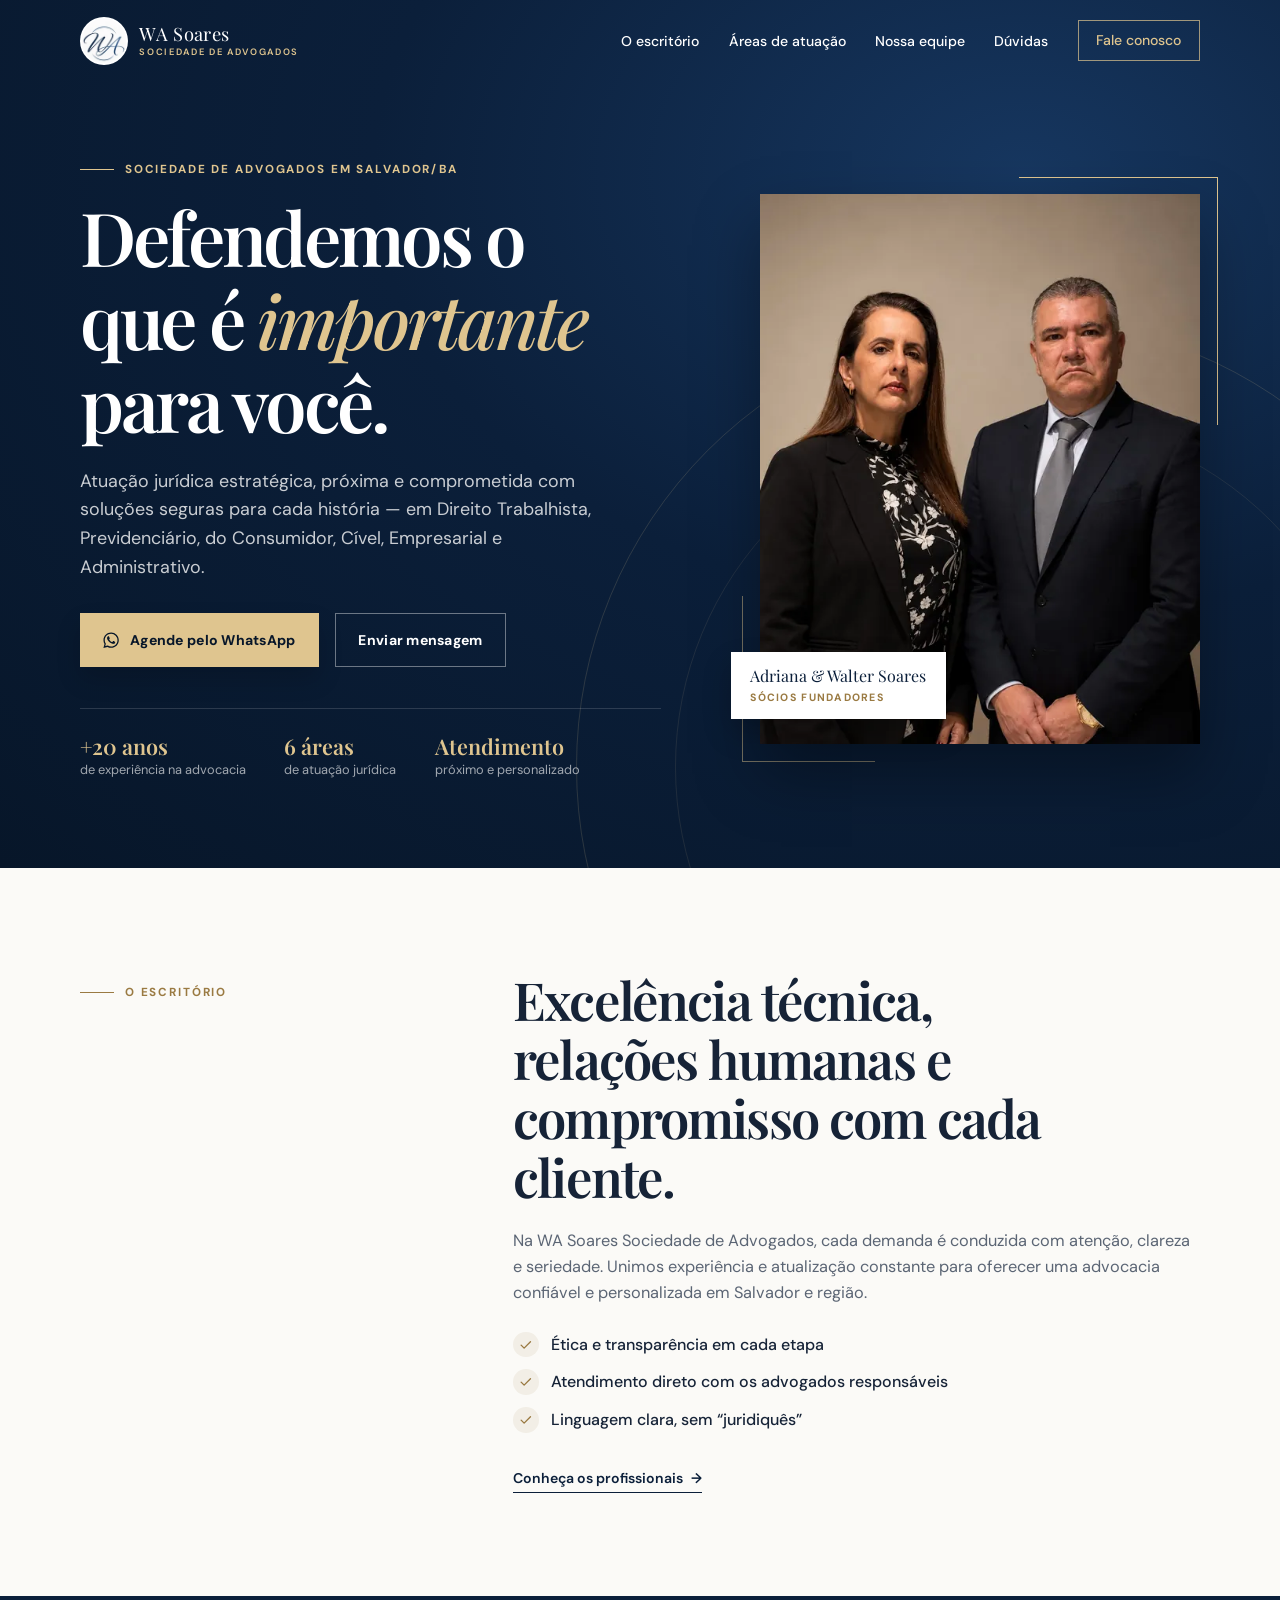
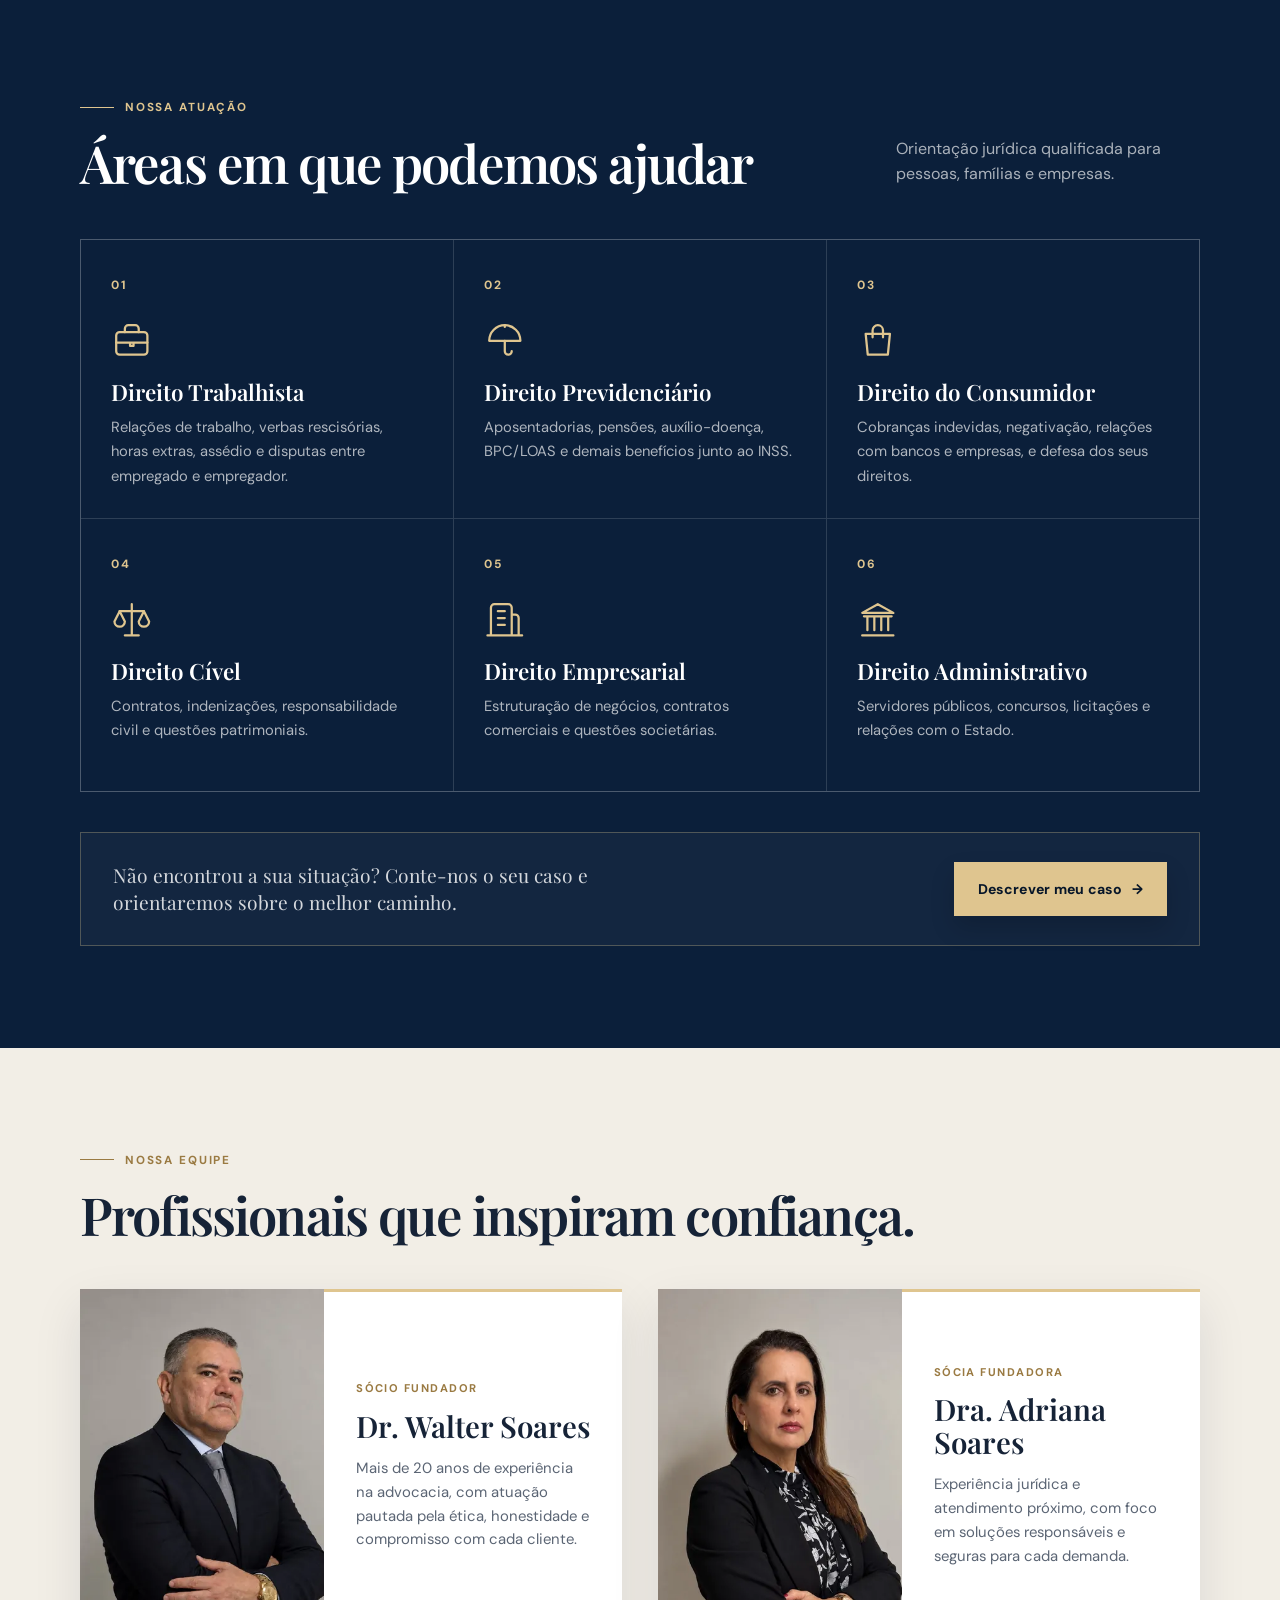
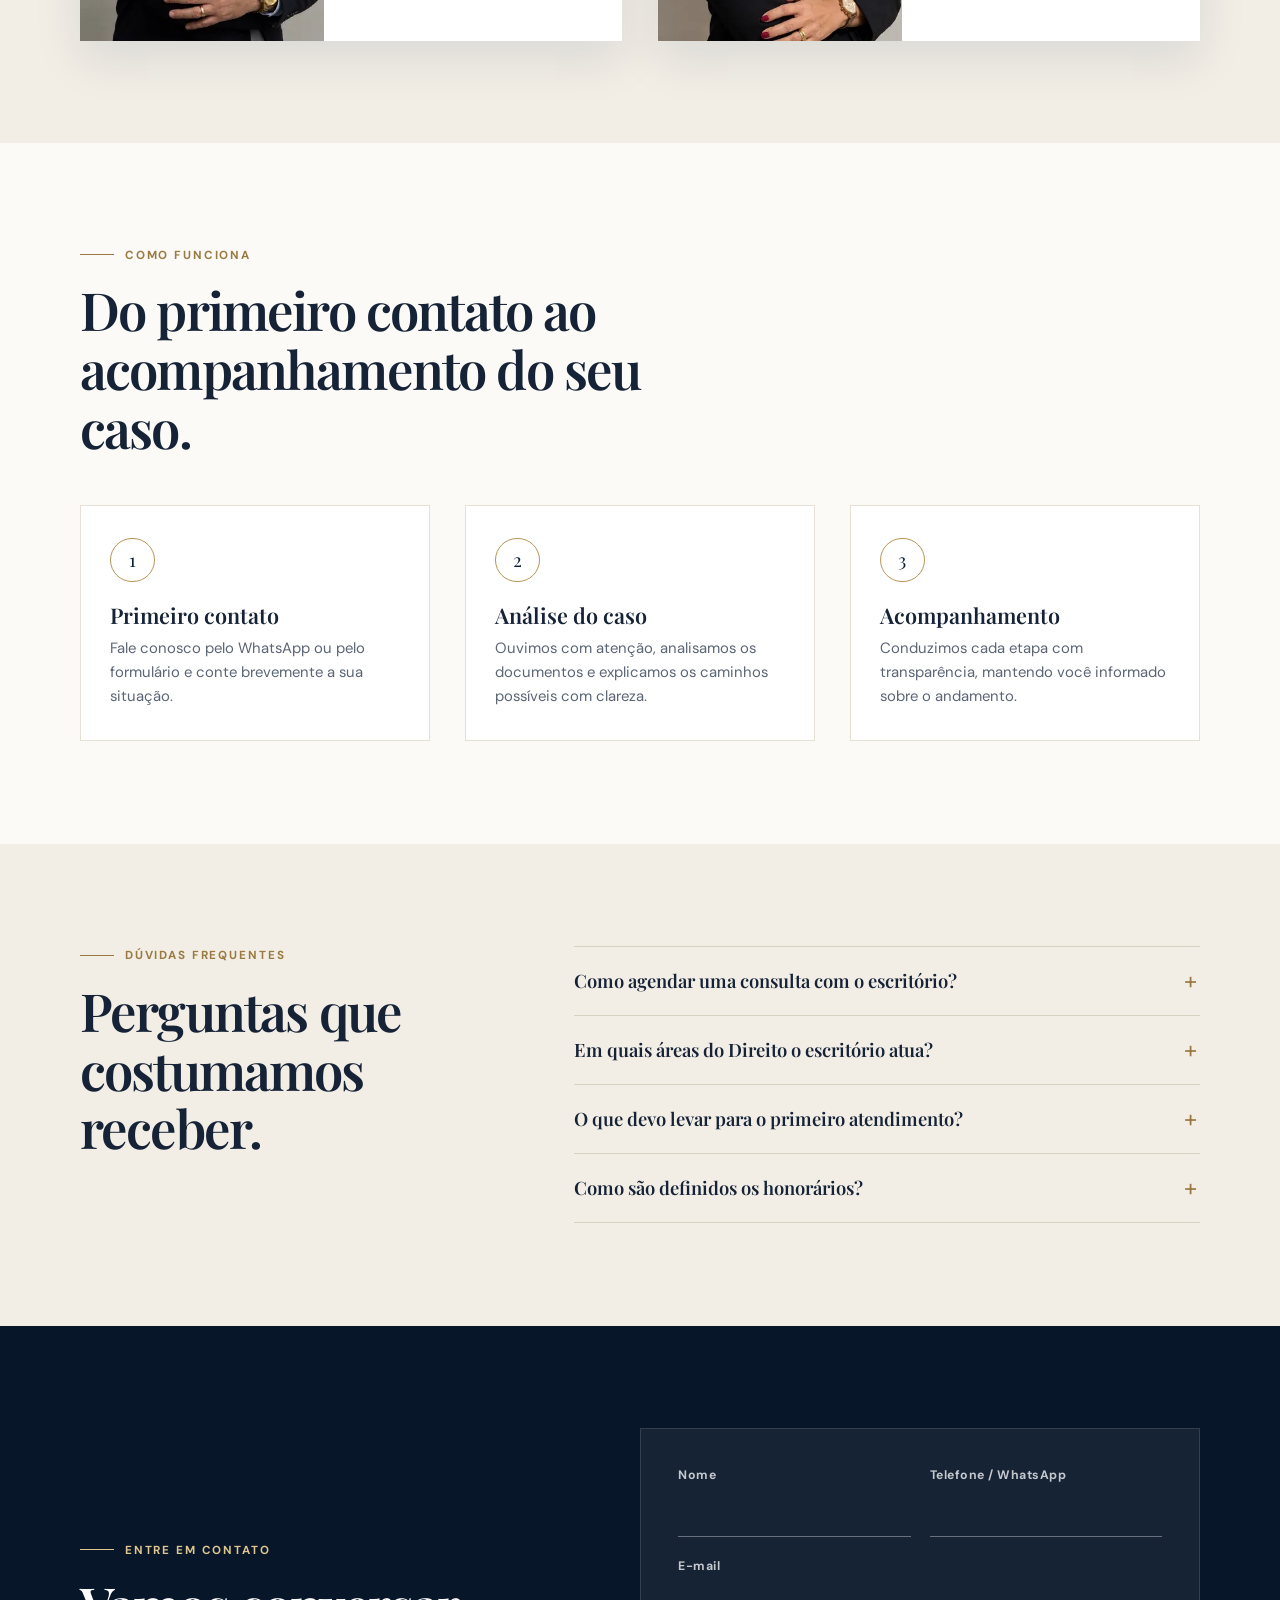
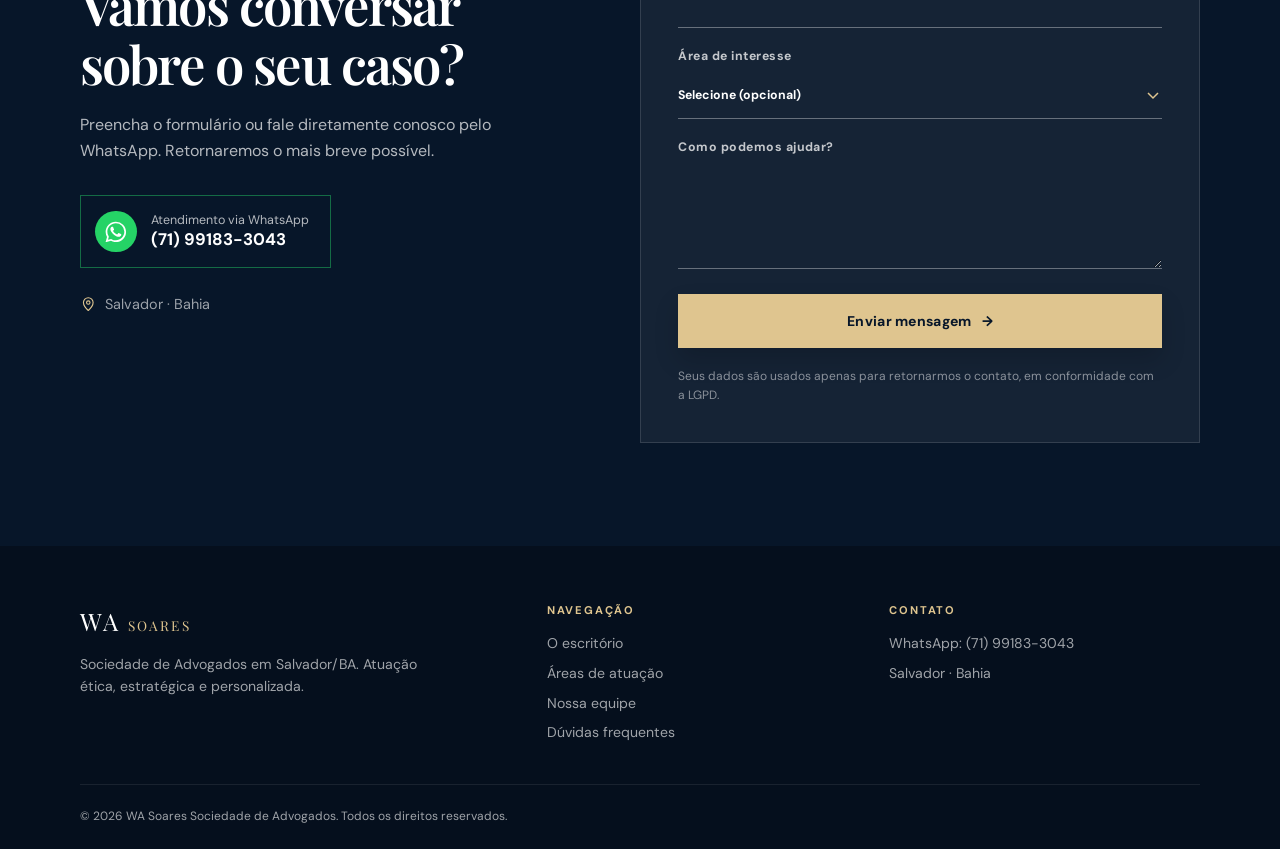
==== commit 7ca8a595: "atualizações de foto e SEO" ====
--- a/index.html
+++ b/index.html
@@ -3,55 +3,328 @@
 <head>
   <meta charset="UTF-8">
   <meta name="viewport" content="width=device-width, initial-scale=1.0">
-  <meta name="theme-color" content="#071d3d">
-  <meta name="description" content="WA Soares Sociedade de Advogados — atuação jurídica estratégica, ética e personalizada em Salvador/BA.">
-  <title>WA Soares | Sociedade de Advogados</title>
-  <link rel="icon" type="image/png" href="assets/images/WAsoaressociedadeadvogadoslogo.png">
-  <link rel="apple-touch-icon" href="assets/images/WAsoaressociedadeadvogadoslogo.png">
+  <title>Advogados em Salvador/BA | WA Soares Sociedade de Advogados</title>
+  <meta name="description" content="Escritório de advocacia em Salvador/BA. Atuação em Direito Trabalhista, Previdenciário, do Consumidor, Cível, Empresarial e Administrativo. Fale com Dr. Walter e Dra. Adriana Soares.">
+  <meta name="robots" content="index, follow, max-image-preview:large">
+  <meta name="theme-color" content="#0b1f3a">
+  <meta name="author" content="WA Soares Sociedade de Advogados">
+  <meta name="geo.region" content="BR-BA">
+  <meta name="geo.placename" content="Salvador">
+  <link rel="canonical" href="https://awsadvocacia.adv.br/">
+
+  <meta property="og:type" content="website">
+  <meta property="og:locale" content="pt_BR">
+  <meta property="og:site_name" content="WA Soares Sociedade de Advogados">
+  <meta property="og:url" content="https://awsadvocacia.adv.br/">
+  <meta property="og:title" content="WA Soares Sociedade de Advogados | Salvador/BA">
+  <meta property="og:description" content="Atuação jurídica estratégica, ética e personalizada em Direito Trabalhista, Previdenciário, do Consumidor, Cível, Empresarial e Administrativo.">
+  <meta property="og:image" content="https://awsadvocacia.adv.br/assets/images/site/og-wa-soares.jpg">
+  <meta property="og:image:width" content="1200">
+  <meta property="og:image:height" content="630">
+  <meta property="og:image:alt" content="Dra. Adriana Soares e Dr. Walter Soares, sócios da WA Soares Sociedade de Advogados">
+  <meta name="twitter:card" content="summary_large_image">
+  <meta name="twitter:title" content="WA Soares Sociedade de Advogados | Salvador/BA">
+  <meta name="twitter:description" content="Atuação jurídica estratégica, ética e personalizada em Salvador/BA.">
+  <meta name="twitter:image" content="https://awsadvocacia.adv.br/assets/images/site/og-wa-soares.jpg">
+
+  <link rel="icon" type="image/png" sizes="32x32" href="assets/images/site/monograma-32.png">
+  <link rel="icon" type="image/png" sizes="192x192" href="assets/images/site/monograma-192.png">
+  <link rel="apple-touch-icon" href="assets/images/site/monograma-180.png">
+
   <link rel="preconnect" href="https://fonts.googleapis.com">
   <link rel="preconnect" href="https://fonts.gstatic.com" crossorigin>
-  <link href="https://fonts.googleapis.com/css2?family=DM+Sans:wght@400;500;600;700&family=Playfair+Display:wght@500;600;700&display=swap" rel="stylesheet">
+  <link href="https://fonts.googleapis.com/css2?family=DM+Sans:wght@400;500;600;700&family=Playfair+Display:ital,wght@0,500;0,600;0,700;1,500&display=swap" rel="stylesheet">
+  <link rel="preload" as="image" type="image/webp" imagesrcset="assets/images/site/adriana-e-walter-soares-advogados-560.webp 560w, assets/images/site/adriana-e-walter-soares-advogados-900.webp 900w" imagesizes="(max-width: 800px) 90vw, 440px">
   <link rel="stylesheet" href="style.css">
-  <style>
-    .brand { display: flex; align-items: center; gap: .65rem; color: #fff; font-family: "Playfair Display", Georgia, serif; font-size: 1.1rem; letter-spacing: .03em; }
-    .brand img { width: 3.25rem; height: 3.25rem; padding: .15rem; object-fit: contain; background: #fff; border-radius: 50%; filter: none; }
-    .brand span { white-space: nowrap; }
-  </style>
+
+  <script type="application/ld+json">
+  {
+    "@context": "https://schema.org",
+    "@graph": [
+      {
+        "@type": "LegalService",
+        "@id": "https://awsadvocacia.adv.br/#escritorio",
+        "name": "WA Soares Sociedade de Advogados",
+        "url": "https://awsadvocacia.adv.br/",
+        "logo": "https://awsadvocacia.adv.br/assets/images/site/logo-wa-soares-512.png",
+        "image": "https://awsadvocacia.adv.br/assets/images/site/og-wa-soares.jpg",
+        "description": "Escritório de advocacia em Salvador/BA com atuação em Direito Trabalhista, Previdenciário, do Consumidor, Cível, Empresarial e Administrativo.",
+        "telephone": "+55-71-99183-3043",
+        "address": {
+          "@type": "PostalAddress",
+          "addressLocality": "Salvador",
+          "addressRegion": "BA",
+          "addressCountry": "BR"
+        },
+        "areaServed": { "@type": "City", "name": "Salvador" },
+        "knowsAbout": ["Direito Trabalhista", "Direito Previdenciário", "Direito do Consumidor", "Direito Cível", "Direito Empresarial", "Direito Administrativo"],
+        "founder": [{ "@id": "https://awsadvocacia.adv.br/#walter-soares" }, { "@id": "https://awsadvocacia.adv.br/#adriana-soares" }]
+      },
+      {
+        "@type": "Person",
+        "@id": "https://awsadvocacia.adv.br/#walter-soares",
+        "name": "Walter Soares",
+        "jobTitle": "Advogado, sócio fundador",
+        "image": "https://awsadvocacia.adv.br/assets/images/site/walter-soares-advogado-720.jpg",
+        "worksFor": { "@id": "https://awsadvocacia.adv.br/#escritorio" }
+      },
+      {
+        "@type": "Person",
+        "@id": "https://awsadvocacia.adv.br/#adriana-soares",
+        "name": "Adriana Soares",
+        "jobTitle": "Advogada, sócia fundadora",
+        "image": "https://awsadvocacia.adv.br/assets/images/site/adriana-soares-advogada-720.jpg",
+        "worksFor": { "@id": "https://awsadvocacia.adv.br/#escritorio" }
+      },
+      {
+        "@type": "FAQPage",
+        "mainEntity": [
+          {
+            "@type": "Question",
+            "name": "Como agendar uma consulta com o escritório?",
+            "acceptedAnswer": { "@type": "Answer", "text": "Você pode falar conosco pelo WhatsApp (71) 99183-3043 ou preencher o formulário de contato do site. Retornamos para entender a sua situação e combinar o melhor horário para o atendimento." }
+          },
+          {
+            "@type": "Question",
+            "name": "Em quais áreas do Direito o escritório atua?",
+            "acceptedAnswer": { "@type": "Answer", "text": "Atuamos em Direito Trabalhista, Previdenciário, do Consumidor, Cível, Empresarial e Administrativo, atendendo pessoas, famílias e empresas." }
+          },
+          {
+            "@type": "Question",
+            "name": "O que devo levar para o primeiro atendimento?",
+            "acceptedAnswer": { "@type": "Answer", "text": "Leve um documento de identificação com foto e todos os documentos relacionados ao seu caso, como contratos, comprovantes, carteira de trabalho, extratos, notificações ou correspondências recebidas." }
+          },
+          {
+            "@type": "Question",
+            "name": "Como são definidos os honorários?",
+            "acceptedAnswer": { "@type": "Answer", "text": "Os honorários são definidos após a análise do caso, considerando sua complexidade e observando a Tabela de Honorários da OAB/BA. Todas as condições são apresentadas com transparência antes da contratação." }
+          }
+        ]
+      }
+    ]
+  }
+  </script>
 </head>
 <body>
-  <header class="site-header" id="inicio">
+  <a class="skip-link" href="#conteudo">Pular para o conteúdo</a>
+  <header class="site-header" id="topo">
     <nav class="nav container" aria-label="Navegação principal">
-      <a class="brand" href="#inicio" aria-label="WA Soares Sociedade de Advogados — início"><img src="assets/images/WAsoaressociedadeadvogadoslogo.png" alt="Logo WA Soares Sociedade de Advogados"><span>WA Soares</span></a>
-      <button class="menu-toggle" id="menu-toggle" aria-expanded="false" aria-controls="menu" aria-label="Abrir menu"><span></span><span></span><span></span></button>
+      <a class="brand" href="#topo" aria-label="WA Soares Sociedade de Advogados — início">
+        <picture><source srcset="assets/images/site/monograma-96.webp" type="image/webp"><img src="assets/images/site/monograma-96.png" alt="" width="48" height="48"></picture>
+        <span class="brand-name">WA Soares<small>Sociedade de Advogados</small></span>
+      </a>
+      <button class="menu-toggle" id="menu-toggle" type="button" aria-expanded="false" aria-controls="menu" aria-label="Abrir menu"><span></span><span></span><span></span></button>
       <ul class="menu" id="menu">
-        <li><a href="#escritorio">O escritório</a></li><li><a href="#areas">Áreas de atuação</a></li><li><a href="#equipe">Nossa equipe</a></li><li><a class="nav-contact" href="#contato">Fale conosco</a></li>
+        <li><a href="#escritorio">O escritório</a></li>
+        <li><a href="#areas">Áreas de atuação</a></li>
+        <li><a href="#equipe">Nossa equipe</a></li>
+        <li><a href="#duvidas">Dúvidas</a></li>
+        <li><a class="nav-contact" href="#contato">Fale conosco</a></li>
       </ul>
     </nav>
   </header>
-  <main>
-    <section class="hero">
-      <div class="hero-shape"></div>
+
+  <main id="conteudo">
+    <section class="hero" aria-labelledby="hero-title">
+      <div class="hero-shape" aria-hidden="true"></div>
       <div class="container hero-grid">
-        <div class="hero-content"><p class="eyebrow">Advocacia com propósito</p><h1>Defendemos o que é <em>importante</em> para você.</h1><p class="hero-text">Atuação jurídica estratégica, próxima e comprometida com soluções seguras para cada história.</p><div class="hero-actions"><a class="button button-primary" href="#contato">Agende uma conversa <span aria-hidden="true">→</span></a><a class="text-link" href="#areas">Conheça nossa atuação</a></div></div>
-        <div class="hero-portrait"><div class="portrait-frame"><img src="assets/images/advogados-no-bg.png" alt="Walter e Adriana Soares"></div><p class="portrait-caption">Walter &amp; Adriana Soares<br><span>Sociedade de Advogados</span></p></div>
-      </div>
-    </section>
-    <section class="intro section" id="escritorio"><div class="container intro-grid"><p class="eyebrow">WA Soares</p><div><h2>Excelência técnica, relações humanas e compromisso com resultados.</h2><p>Na WA Soares Sociedade de Advogados, cada demanda é conduzida com atenção, clareza e seriedade. Unimos experiência e atualização constante para oferecer uma advocacia confiável e personalizada.</p><a class="text-link dark-link" href="#equipe">Conheça os profissionais <span aria-hidden="true">→</span></a></div></div></section>
-    <section class="practice section" id="areas"><div class="container"><div class="section-heading"><div><p class="eyebrow">Nossa atuação</p><h2>Áreas em que podemos ajudar</h2></div><p>Orientação jurídica qualificada para pessoas, famílias e empresas.</p></div><div class="areas-grid">
-      <article class="area-card"><span class="area-number">01</span><img src="assets/images/tributario.png" alt=""><h3>Direito Trabalhista</h3><p>Relações de trabalho, verbas rescisórias, assédio e disputas entre empregado e empregador.</p></article>
-      <article class="area-card"><span class="area-number">02</span><img src="assets/images/previdenciario.png" alt=""><h3>Direito Previdenciário</h3><p>Aposentadorias, pensões, auxílio-doença e demais benefícios junto ao INSS.</p></article>
-      <article class="area-card"><span class="area-number">03</span><img src="assets/images/consumidor.png" alt=""><h3>Direito do Consumidor</h3><p>Cobranças indevidas, relações com bancos e empresas, e defesa de seus direitos.</p></article>
-      <article class="area-card"><span class="area-number">04</span><img src="assets/images/Civel.png" alt=""><h3>Direito Cível</h3><p>Contratos, indenizações, responsabilidade civil e questões patrimoniais.</p></article>
-      <article class="area-card"><span class="area-number">05</span><img src="assets/images/empresarial.png" alt=""><h3>Direito Empresarial</h3><p>Estruturação de negócios, contratos comerciais e questões societárias.</p></article>
-      <article class="area-card"><span class="area-number">06</span><img src="assets/images/administrativo.png" alt=""><h3>Direito Administrativo</h3><p>Servidores públicos, concursos, licitações e relações com o Estado.</p></article>
-    </div></div></section>
-    <section class="team section" id="equipe"><div class="container"><div class="team-heading"><div><p class="eyebrow">Nossa equipe</p><h2>Profissionais que inspiram confiança.</h2></div></div><div class="team-grid">
-      <article class="professional"><div class="professional-image"><img src="assets/images/Walter2.jpeg" alt="Dr. Walter Soares"></div><div class="professional-content"><p class="role">Sócio fundador</p><h3>Dr. Walter Soares</h3><p>Mais de 20 anos de experiência na advocacia, com atuação pautada pela ética, honestidade e compromisso com cada cliente.</p></div></article>
-      <article class="professional"><div class="professional-image"><img src="assets/images/Adriana.jpeg" alt="Dra. Adriana Soares"></div><div class="professional-content"><p class="role">Sócia fundadora</p><h3>Dra. Adriana Soares</h3><p>Experiência jurídica e atendimento próximo, com foco em soluções responsáveis e seguras para cada demanda.</p></div></article>
-    </div></div></section>
-    <section class="contact section" id="contato"><div class="container contact-grid"><div class="contact-copy"><p class="eyebrow">Entre em contato</p><h2>Vamos conversar sobre o seu caso?</h2><p>Preencha o formulário ou fale diretamente conosco pelo WhatsApp. Retornaremos assim que possível.</p><a class="whatsapp-link" href="https://wa.me/5571991833043?text=Olá!%20Vim%20pelo%20site%20da%20WA%20Soares%20e%20gostaria%20de%20saber%20mais%20sobre%20os%20serviços." target="_blank" rel="noopener"><span>✦</span> Atendimento via WhatsApp</a></div><form action="https://formspree.io/f/xjgpwoqq" method="POST"><label>Nome<input type="text" name="nome" autocomplete="name" required></label><label>E-mail<input type="email" name="email" autocomplete="email" required></label><label>Telefone<input type="tel" name="telefone" autocomplete="tel"></label><label>Como podemos ajudar?<textarea name="mensagem" rows="4" required></textarea></label><button class="button button-primary" type="submit">Enviar mensagem <span aria-hidden="true">→</span></button></form></div></section>
+        <div class="hero-content">
+          <p class="eyebrow">Sociedade de Advogados em Salvador/BA</p>
+          <h1 id="hero-title">Defendemos o que é <em>importante</em> para você.</h1>
+          <p class="hero-text">Atuação jurídica estratégica, próxima e comprometida com soluções seguras para cada história — em Direito Trabalhista, Previdenciário, do Consumidor, Cível, Empresarial e Administrativo.</p>
+          <div class="hero-actions">
+            <a class="button button-primary" href="https://wa.me/5571991833043?text=Ol%C3%A1!%20Vim%20pelo%20site%20da%20WA%20Soares%20e%20gostaria%20de%20agendar%20uma%20consulta." target="_blank" rel="noopener" data-cta="hero-whatsapp">
+              <svg class="icon" aria-hidden="true"><use href="#i-whatsapp"></use></svg> Agende pelo WhatsApp
+            </a>
+            <a class="button button-ghost" href="#contato">Enviar mensagem</a>
+          </div>
+          <ul class="hero-trust" aria-label="Diferenciais">
+            <li><strong>+20 anos</strong><span>de experiência na advocacia</span></li>
+            <li><strong>6 áreas</strong><span>de atuação jurídica</span></li>
+            <li><strong>Atendimento</strong><span>próximo e personalizado</span></li>
+          </ul>
+        </div>
+        <figure class="hero-portrait">
+          <div class="portrait-frame">
+            <picture>
+              <source type="image/webp" srcset="assets/images/site/adriana-e-walter-soares-advogados-560.webp 560w, assets/images/site/adriana-e-walter-soares-advogados-900.webp 900w" sizes="(max-width: 800px) 90vw, 440px">
+              <img src="assets/images/site/adriana-e-walter-soares-advogados-900.jpg" srcset="assets/images/site/adriana-e-walter-soares-advogados-560.jpg 560w, assets/images/site/adriana-e-walter-soares-advogados-900.jpg 900w" sizes="(max-width: 800px) 90vw, 440px" width="900" height="1200" alt="Dra. Adriana Soares e Dr. Walter Soares, advogados sócios da WA Soares em Salvador" fetchpriority="high">
+            </picture>
+          </div>
+          <figcaption class="portrait-caption">Adriana &amp; Walter Soares<span>Sócios fundadores</span></figcaption>
+        </figure>
+      </div>
+    </section>
+
+    <section class="intro section" id="escritorio" aria-labelledby="escritorio-title">
+      <div class="container intro-grid">
+        <p class="eyebrow">O escritório</p>
+        <div>
+          <h2 id="escritorio-title">Excelência técnica, relações humanas e compromisso com cada cliente.</h2>
+          <p>Na WA Soares Sociedade de Advogados, cada demanda é conduzida com atenção, clareza e seriedade. Unimos experiência e atualização constante para oferecer uma advocacia confiável e personalizada em Salvador e região.</p>
+          <ul class="values">
+            <li><svg class="icon" aria-hidden="true"><use href="#i-check"></use></svg>Ética e transparência em cada etapa</li>
+            <li><svg class="icon" aria-hidden="true"><use href="#i-check"></use></svg>Atendimento direto com os advogados responsáveis</li>
+            <li><svg class="icon" aria-hidden="true"><use href="#i-check"></use></svg>Linguagem clara, sem “juridiquês”</li>
+          </ul>
+          <a class="text-link dark-link" href="#equipe">Conheça os profissionais <span aria-hidden="true">→</span></a>
+        </div>
+      </div>
+    </section>
+
+    <section class="practice section" id="areas" aria-labelledby="areas-title">
+      <div class="container">
+        <div class="section-heading">
+          <div><p class="eyebrow">Nossa atuação</p><h2 id="areas-title">Áreas em que podemos ajudar</h2></div>
+          <p>Orientação jurídica qualificada para pessoas, famílias e empresas.</p>
+        </div>
+        <div class="areas-grid">
+          <article class="area-card"><span class="area-number">01</span><svg class="area-icon" viewBox="0 0 24 24" aria-hidden="true"><rect x="3" y="7" width="18" height="13" rx="2"/><path d="M8 7V5a2 2 0 0 1 2-2h4a2 2 0 0 1 2 2v2M3 13h18M11 13v2h2v-2"/></svg><h3>Direito Trabalhista</h3><p>Relações de trabalho, verbas rescisórias, horas extras, assédio e disputas entre empregado e empregador.</p></article>
+          <article class="area-card"><span class="area-number">02</span><svg class="area-icon" viewBox="0 0 24 24" aria-hidden="true"><path d="M12 3a9 9 0 0 1 9 9H3a9 9 0 0 1 9-9Z"/><path d="M12 3v1M12 12v6a2 2 0 0 0 4 0"/></svg><h3>Direito Previdenciário</h3><p>Aposentadorias, pensões, auxílio-doença, BPC/LOAS e demais benefícios junto ao INSS.</p></article>
+          <article class="area-card"><span class="area-number">03</span><svg class="area-icon" viewBox="0 0 24 24" aria-hidden="true"><path d="M5 8h14l-1.2 12H6.2L5 8Z"/><path d="M9 10V6a3 3 0 0 1 6 0v4"/></svg><h3>Direito do Consumidor</h3><p>Cobranças indevidas, negativação, relações com bancos e empresas, e defesa dos seus direitos.</p></article>
+          <article class="area-card"><span class="area-number">04</span><svg class="area-icon" viewBox="0 0 24 24" aria-hidden="true"><path d="M12 3v18M8 21h8M5 7h14M12 5v2"/><path d="M5 7l-3 6a3 3 0 0 0 6 0L5 7ZM19 7l-3 6a3 3 0 0 0 6 0l-3-6Z"/></svg><h3>Direito Cível</h3><p>Contratos, indenizações, responsabilidade civil e questões patrimoniais.</p></article>
+          <article class="area-card"><span class="area-number">05</span><svg class="area-icon" viewBox="0 0 24 24" aria-hidden="true"><path d="M4 21V5a2 2 0 0 1 2-2h8a2 2 0 0 1 2 2v16M16 9h2a2 2 0 0 1 2 2v10M2 21h20M8 7h4M8 11h4M8 15h4"/></svg><h3>Direito Empresarial</h3><p>Estruturação de negócios, contratos comerciais e questões societárias.</p></article>
+          <article class="area-card"><span class="area-number">06</span><svg class="area-icon" viewBox="0 0 24 24" aria-hidden="true"><path d="M3 21h18M4 10h16M12 3l9 5H3l9-5ZM6 10v8M10 10v8M14 10v8M18 10v8"/></svg><h3>Direito Administrativo</h3><p>Servidores públicos, concursos, licitações e relações com o Estado.</p></article>
+        </div>
+        <div class="areas-cta">
+          <p>Não encontrou a sua situação? Conte-nos o seu caso e orientaremos sobre o melhor caminho.</p>
+          <a class="button button-primary" href="#contato">Descrever meu caso <span aria-hidden="true">→</span></a>
+        </div>
+      </div>
+    </section>
+
+    <section class="team section" id="equipe" aria-labelledby="equipe-title">
+      <div class="container">
+        <div class="team-heading"><p class="eyebrow">Nossa equipe</p><h2 id="equipe-title">Profissionais que inspiram confiança.</h2></div>
+        <div class="team-grid">
+          <article class="professional">
+            <div class="professional-image">
+              <picture>
+                <source type="image/webp" srcset="assets/images/site/walter-soares-advogado-420.webp 420w, assets/images/site/walter-soares-advogado-720.webp 720w" sizes="(max-width: 540px) 92vw, (max-width: 800px) 45vw, 240px">
+                <img src="assets/images/site/walter-soares-advogado-720.jpg" srcset="assets/images/site/walter-soares-advogado-420.jpg 420w, assets/images/site/walter-soares-advogado-720.jpg 720w" sizes="(max-width: 540px) 92vw, (max-width: 800px) 45vw, 240px" width="720" height="960" alt="Dr. Walter Soares, advogado e sócio fundador da WA Soares" loading="lazy" decoding="async">
+              </picture>
+            </div>
+            <div class="professional-content">
+              <p class="role">Sócio fundador</p>
+              <h3>Dr. Walter Soares</h3>
+              <p>Mais de 20 anos de experiência na advocacia, com atuação pautada pela ética, honestidade e compromisso com cada cliente.</p>
+            </div>
+          </article>
+          <article class="professional">
+            <div class="professional-image">
+              <picture>
+                <source type="image/webp" srcset="assets/images/site/adriana-soares-advogada-420.webp 420w, assets/images/site/adriana-soares-advogada-720.webp 720w" sizes="(max-width: 540px) 92vw, (max-width: 800px) 45vw, 240px">
+                <img src="assets/images/site/adriana-soares-advogada-720.jpg" srcset="assets/images/site/adriana-soares-advogada-420.jpg 420w, assets/images/site/adriana-soares-advogada-720.jpg 720w" sizes="(max-width: 540px) 92vw, (max-width: 800px) 45vw, 240px" width="720" height="960" alt="Dra. Adriana Soares, advogada e sócia fundadora da WA Soares" loading="lazy" decoding="async">
+              </picture>
+            </div>
+            <div class="professional-content">
+              <p class="role">Sócia fundadora</p>
+              <h3>Dra. Adriana Soares</h3>
+              <p>Experiência jurídica e atendimento próximo, com foco em soluções responsáveis e seguras para cada demanda.</p>
+            </div>
+          </article>
+        </div>
+      </div>
+    </section>
+
+    <section class="steps section" aria-labelledby="steps-title">
+      <div class="container">
+        <div class="steps-heading"><p class="eyebrow">Como funciona</p><h2 id="steps-title">Do primeiro contato ao acompanhamento do seu caso.</h2></div>
+        <ol class="steps-grid">
+          <li><span class="step-number">1</span><h3>Primeiro contato</h3><p>Fale conosco pelo WhatsApp ou pelo formulário e conte brevemente a sua situação.</p></li>
+          <li><span class="step-number">2</span><h3>Análise do caso</h3><p>Ouvimos com atenção, analisamos os documentos e explicamos os caminhos possíveis com clareza.</p></li>
+          <li><span class="step-number">3</span><h3>Acompanhamento</h3><p>Conduzimos cada etapa com transparência, mantendo você informado sobre o andamento.</p></li>
+        </ol>
+      </div>
+    </section>
+
+    <section class="faq section" id="duvidas" aria-labelledby="faq-title">
+      <div class="container faq-grid">
+        <div><p class="eyebrow">Dúvidas frequentes</p><h2 id="faq-title">Perguntas que costumamos receber.</h2></div>
+        <div class="faq-list">
+          <details><summary>Como agendar uma consulta com o escritório?</summary><p>Você pode falar conosco pelo WhatsApp <a href="https://wa.me/5571991833043" target="_blank" rel="noopener">(71) 99183-3043</a> ou preencher o <a href="#contato">formulário de contato</a>. Retornamos para entender a sua situação e combinar o melhor horário para o atendimento.</p></details>
+          <details><summary>Em quais áreas do Direito o escritório atua?</summary><p>Atuamos em Direito Trabalhista, Previdenciário, do Consumidor, Cível, Empresarial e Administrativo, atendendo pessoas, famílias e empresas.</p></details>
+          <details><summary>O que devo levar para o primeiro atendimento?</summary><p>Leve um documento de identificação com foto e todos os documentos relacionados ao seu caso, como contratos, comprovantes, carteira de trabalho, extratos, notificações ou correspondências recebidas.</p></details>
+          <details><summary>Como são definidos os honorários?</summary><p>Os honorários são definidos após a análise do caso, considerando sua complexidade e observando a Tabela de Honorários da OAB/BA. Todas as condições são apresentadas com transparência antes da contratação.</p></details>
+        </div>
+      </div>
+    </section>
+
+    <section class="contact section" id="contato" aria-labelledby="contato-title">
+      <div class="container contact-grid">
+        <div class="contact-copy">
+          <p class="eyebrow">Entre em contato</p>
+          <h2 id="contato-title">Vamos conversar sobre o seu caso?</h2>
+          <p>Preencha o formulário ou fale diretamente conosco pelo WhatsApp. Retornaremos o mais breve possível.</p>
+          <a class="whatsapp-link" href="https://wa.me/5571991833043?text=Ol%C3%A1!%20Vim%20pelo%20site%20da%20WA%20Soares%20e%20gostaria%20de%20saber%20mais%20sobre%20os%20servi%C3%A7os." target="_blank" rel="noopener" data-cta="contact-whatsapp">
+            <span><svg class="icon" aria-hidden="true"><use href="#i-whatsapp"></use></svg></span>
+            <span class="whatsapp-text">Atendimento via WhatsApp<strong>(71) 99183-3043</strong></span>
+          </a>
+          <p class="contact-location"><svg class="icon" aria-hidden="true"><use href="#i-pin"></use></svg>Salvador · Bahia</p>
+        </div>
+        <form id="contact-form" action="https://formspree.io/f/xjgpwoqq" method="POST">
+          <input type="hidden" name="_subject" value="Novo contato pelo site — WA Soares">
+          <label>Nome<input type="text" name="nome" autocomplete="name" required></label>
+          <label>Telefone / WhatsApp<input type="tel" name="telefone" autocomplete="tel" inputmode="tel" required></label>
+          <label class="full">E-mail<input type="email" name="email" autocomplete="email" required></label>
+          <label class="full">Área de interesse
+            <select name="area">
+              <option value="">Selecione (opcional)</option>
+              <option>Direito Trabalhista</option>
+              <option>Direito Previdenciário</option>
+              <option>Direito do Consumidor</option>
+              <option>Direito Cível</option>
+              <option>Direito Empresarial</option>
+              <option>Direito Administrativo</option>
+              <option>Outro / Não sei</option>
+            </select>
+          </label>
+          <label class="full">Como podemos ajudar?<textarea name="mensagem" rows="4" required></textarea></label>
+          <input type="text" name="_gotcha" class="visually-hidden" tabindex="-1" autocomplete="off" aria-hidden="true">
+          <button class="button button-primary full" type="submit">Enviar mensagem <span aria-hidden="true">→</span></button>
+          <p class="form-note full">Seus dados são usados apenas para retornarmos o contato, em conformidade com a LGPD.</p>
+          <p class="form-status full" id="form-status" role="status" aria-live="polite"></p>
+        </form>
+      </div>
+    </section>
   </main>
-  <footer><div class="container footer-content"><a class="footer-brand" href="#inicio">WA <span>SOARES</span></a><p>© <span id="year"></span> WA Soares Sociedade de Advogados. Todos os direitos reservados.</p></div></footer>
-  <script src="script.js"></script>
+
+  <footer>
+    <div class="container footer-grid">
+      <div class="footer-about">
+        <a class="footer-brand" href="#topo">WA <span>SOARES</span></a>
+        <p>Sociedade de Advogados em Salvador/BA. Atuação ética, estratégica e personalizada.</p>
+      </div>
+      <nav aria-label="Rodapé">
+        <p class="footer-title">Navegação</p>
+        <ul>
+          <li><a href="#escritorio">O escritório</a></li>
+          <li><a href="#areas">Áreas de atuação</a></li>
+          <li><a href="#equipe">Nossa equipe</a></li>
+          <li><a href="#duvidas">Dúvidas frequentes</a></li>
+        </ul>
+      </nav>
+      <div>
+        <p class="footer-title">Contato</p>
+        <ul>
+          <li><a href="https://wa.me/5571991833043" target="_blank" rel="noopener">WhatsApp: (71) 99183-3043</a></li>
+          <li>Salvador · Bahia</li>
+        </ul>
+      </div>
+    </div>
+    <div class="container footer-bottom"><p>© <span id="year">2026</span> WA Soares Sociedade de Advogados. Todos os direitos reservados.</p></div>
+  </footer>
+
+  <a class="whatsapp-float" href="https://wa.me/5571991833043?text=Ol%C3%A1!%20Vim%20pelo%20site%20da%20WA%20Soares%20e%20gostaria%20de%20agendar%20uma%20consulta." target="_blank" rel="noopener" aria-label="Fale conosco pelo WhatsApp" data-cta="float-whatsapp">
+    <svg class="icon" aria-hidden="true"><use href="#i-whatsapp"></use></svg>
+  </a>
+
+  <svg width="0" height="0" style="position:absolute" aria-hidden="true">
+    <symbol id="i-whatsapp" viewBox="0 0 24 24"><path fill="currentColor" d="M17.47 14.38c-.3-.15-1.76-.87-2.03-.97-.27-.1-.47-.15-.67.15-.2.3-.77.97-.94 1.17-.17.2-.35.22-.64.07-.3-.15-1.26-.46-2.39-1.47-.88-.79-1.48-1.76-1.65-2.06-.17-.3-.02-.46.13-.61.13-.13.3-.35.45-.52.15-.17.2-.3.3-.5.1-.2.05-.37-.02-.52-.08-.15-.67-1.61-.92-2.21-.24-.58-.49-.5-.67-.51h-.57c-.2 0-.52.07-.79.37-.27.3-1.04 1.02-1.04 2.48s1.07 2.88 1.21 3.08c.15.2 2.1 3.2 5.08 4.49.71.31 1.26.49 1.69.63.71.23 1.36.2 1.87.12.57-.08 1.76-.72 2.01-1.41.25-.7.25-1.29.17-1.41-.07-.13-.27-.2-.57-.35M12.05 21.5h-.01a9.4 9.4 0 0 1-4.8-1.31l-.34-.2-3.57.93.95-3.48-.22-.36a9.4 9.4 0 0 1-1.44-5.02c0-5.2 4.23-9.43 9.44-9.43a9.37 9.37 0 0 1 6.67 2.77 9.37 9.37 0 0 1 2.76 6.67c0 5.2-4.24 9.43-9.44 9.43m8.03-17.46A11.3 11.3 0 0 0 12.05.72C5.8.72.7 5.8.7 12.06c0 2 .52 3.95 1.52 5.67L.6 23.64l6.04-1.58a11.3 11.3 0 0 0 5.4 1.38h.01c6.25 0 11.34-5.09 11.34-11.34 0-3.03-1.18-5.88-3.32-8.02"/></symbol>
+    <symbol id="i-check" viewBox="0 0 24 24"><path fill="none" stroke="currentColor" stroke-width="2" stroke-linecap="round" stroke-linejoin="round" d="M5 12.5l4.5 4.5L19 7.5"/></symbol>
+    <symbol id="i-pin" viewBox="0 0 24 24"><path fill="none" stroke="currentColor" stroke-width="1.6" stroke-linecap="round" stroke-linejoin="round" d="M12 21s-7-6.1-7-11.5a7 7 0 0 1 14 0C19 14.9 12 21 12 21Z"/><circle cx="12" cy="9.5" r="2.5" fill="none" stroke="currentColor" stroke-width="1.6"/></symbol>
+  </svg>
+
+  <script src="script.js" defer></script>
 </body>
 </html>
--- a/style.css
+++ b/style.css
@@ -1,8 +1,45 @@
-:root{--navy:#0b1f3a;--navy-deep:#071629;--gold:#b89458;--gold-light:#dfc58f;--ink:#162337;--muted:#657080;--paper:#fbfaf7;--sand:#f2eee6;--white:#fff;--shadow:0 18px 45px rgba(11,31,58,.1)}
-*{box-sizing:border-box}html{scroll-behavior:smooth;scroll-padding-top:5.5rem}body{margin:0;color:var(--ink);background:var(--paper);font-family:"DM Sans",sans-serif;line-height:1.6;overflow-x:hidden}img{display:block;max-width:100%}a{color:inherit;text-decoration:none}button,input,textarea{font:inherit}.container{width:min(1120px,calc(100% - 3rem));margin-inline:auto}.section{padding:clamp(4.75rem,8vw,7.5rem) 0}h1,h2,h3,p{margin-top:0}h1,h2,h3{font-family:"Playfair Display",Georgia,serif;line-height:1.12;font-weight:600}h2{font-size:clamp(2rem,4.1vw,3.35rem);letter-spacing:-.035em}.eyebrow{display:flex;align-items:center;gap:.7rem;margin-bottom:1rem;color:var(--gold);font-size:.73rem;font-weight:700;letter-spacing:.16em;text-transform:uppercase}.eyebrow:before{width:2.1rem;height:1px;background:currentColor;content:""}
-.site-header{position:absolute;inset:0 0 auto;z-index:5;padding:1.2rem 0;color:var(--white)}.nav{display:flex;align-items:center;justify-content:space-between;min-height:3.1rem}.brand{position:relative;z-index:2;width:clamp(8.8rem,16vw,10.5rem)}.brand img{width:100%;height:auto;filter:brightness(0) invert(1)}.menu{display:flex;align-items:center;gap:clamp(1.2rem,2.5vw,2.3rem);padding:0;margin:0;list-style:none;font-size:.88rem;font-weight:500}.menu a{transition:color .2s ease}.menu a:hover{color:var(--gold-light)}.nav-contact{padding:.72rem 1.1rem;border:1px solid rgba(255,255,255,.55)}.nav-contact:hover{border-color:var(--gold-light)}.menu-toggle{display:none;padding:.45rem;border:0;background:transparent;color:var(--white);cursor:pointer}.menu-toggle span{display:block;width:1.55rem;height:1px;margin:.32rem;background:currentColor}
-.hero{position:relative;min-height:min(760px,100vh);padding:clamp(7.8rem,14vw,10.5rem) 0 4rem;overflow:hidden;color:var(--white);background:var(--navy)}.hero:before{position:absolute;inset:0;background:linear-gradient(90deg,rgba(7,22,41,.98) 0%,rgba(11,31,58,.93) 50%,rgba(11,31,58,.57) 100%);content:""}.hero-shape{position:absolute;right:-12%;bottom:-35%;width:70vw;aspect-ratio:1;border:1px solid rgba(223,197,143,.2);border-radius:50%}.hero-shape:after{position:absolute;inset:11%;border:1px solid rgba(223,197,143,.12);border-radius:inherit;content:""}.hero-grid{position:relative;z-index:1;display:grid;grid-template-columns:1.07fr .93fr;align-items:center;gap:2rem}.hero-content{max-width:39rem}.hero .eyebrow{color:var(--gold-light)}.hero h1{max-width:11ch;margin-bottom:1.4rem;font-size:clamp(3rem,6.2vw,5.25rem);letter-spacing:-.055em}.hero h1 em{color:var(--gold-light);font-weight:500}.hero-text{max-width:35rem;margin-bottom:2rem;color:rgba(255,255,255,.78);font-size:clamp(1rem,1.5vw,1.14rem)}.hero-actions{display:flex;flex-wrap:wrap;align-items:center;gap:1.5rem}.button{display:inline-flex;align-items:center;justify-content:center;gap:.8rem;min-height:3.35rem;padding:.85rem 1.35rem;border:1px solid transparent;font-size:.86rem;font-weight:700;letter-spacing:.02em;transition:transform .2s ease,background-color .2s ease,box-shadow .2s ease}.button:hover{transform:translateY(-2px)}.button-primary{color:var(--navy-deep);background:var(--gold-light);box-shadow:0 12px 25px rgba(0,0,0,.16)}.button-primary:hover{background:#f0d8a6}.text-link{display:inline-flex;align-items:center;gap:.5rem;padding-bottom:.2rem;border-bottom:1px solid currentColor;color:var(--white);font-size:.88rem;font-weight:600}.dark-link{color:var(--navy)}.portrait-frame{position:relative;max-width:29rem;margin-left:auto}.portrait-frame:before{position:absolute;top:-1.2rem;left:-1.2rem;width:42%;height:42%;border-top:1px solid var(--gold-light);border-left:1px solid var(--gold-light);content:""}.portrait-frame img{position:relative;width:100%;max-height:29rem;object-fit:contain;object-position:bottom;filter:drop-shadow(0 20px 24px rgba(0,0,0,.25))}.portrait-caption{margin:-.7rem 0 0 auto;padding:.9rem 1.1rem;width:fit-content;color:var(--navy);background:var(--white);font-family:"Playfair Display",Georgia,serif;font-size:.98rem;line-height:1.25}.portrait-caption span{color:var(--muted);font-family:"DM Sans",sans-serif;font-size:.68rem;letter-spacing:.08em;text-transform:uppercase}
-.intro{background:var(--paper)}.intro-grid{display:grid;grid-template-columns:.65fr 1.35fr;gap:clamp(2rem,8vw,8rem)}.intro-grid>.eyebrow{align-self:start;margin-top:.8rem;color:var(--gold)}.intro-grid h2{max-width:15ch;margin-bottom:1.4rem}.intro-grid p:not(.eyebrow){max-width:44rem;margin-bottom:1.75rem;color:var(--muted)}.practice{color:var(--white);background:var(--navy)}.section-heading{display:flex;align-items:end;justify-content:space-between;gap:2rem;margin-bottom:3rem}.section-heading h2{margin-bottom:0}.section-heading>p{max-width:19rem;margin-bottom:.3rem;color:rgba(255,255,255,.65)}.areas-grid{display:grid;grid-template-columns:repeat(3,1fr);gap:1px;border:1px solid rgba(255,255,255,.14);background:rgba(255,255,255,.14)}.area-card{position:relative;min-height:17rem;padding:1.8rem;overflow:hidden;background:var(--navy);transition:background-color .25s ease,transform .25s ease}.area-card:hover{z-index:1;background:#102b4f;transform:translateY(-4px)}.area-number{color:var(--gold-light);font-size:.75rem;font-weight:700;letter-spacing:.12em}.area-card img{width:2.4rem;height:2.4rem;margin:1.7rem 0 1.1rem;object-fit:contain;filter:brightness(0) saturate(100%) invert(84%) sepia(28%) saturate(551%) hue-rotate(360deg)}.area-card h3{margin-bottom:.65rem;font-size:1.4rem}.area-card p{margin-bottom:0;color:rgba(255,255,255,.67);font-size:.9rem;line-height:1.65}
-.team{background:var(--sand)}.team-heading{margin-bottom:2.8rem}.team-grid{display:grid;grid-template-columns:repeat(2,1fr);gap:clamp(1.2rem,3vw,2.2rem)}.professional{display:grid;grid-template-columns:.87fr 1.13fr;background:var(--white);box-shadow:var(--shadow)}.professional-image{min-height:22rem;background:#d4d0c9;overflow:hidden}.professional-image img{width:100%;height:100%;object-fit:cover;object-position:center top;transition:transform .4s ease}.professional:hover img{transform:scale(1.03)}.professional-content{display:flex;flex-direction:column;justify-content:center;padding:2rem}.role{margin-bottom:.7rem;color:var(--gold);font-size:.7rem;font-weight:700;letter-spacing:.13em;text-transform:uppercase}.professional h3{margin-bottom:.9rem;font-size:clamp(1.45rem,2.3vw,1.9rem)}.professional-content>p:last-child{margin-bottom:0;color:var(--muted);font-size:.91rem}.contact{color:var(--white);background:var(--navy-deep)}.contact-grid{display:grid;grid-template-columns:.9fr 1.1fr;gap:clamp(3rem,8vw,8rem);align-items:center}.contact h2{max-width:12ch;margin-bottom:1.2rem}.contact-copy>p:not(.eyebrow){max-width:28rem;color:rgba(255,255,255,.7)}.whatsapp-link{display:inline-flex;align-items:center;gap:.7rem;margin-top:1.2rem;color:var(--gold-light);font-size:.9rem;font-weight:700}.whatsapp-link span{display:grid;width:1.75rem;height:1.75rem;place-items:center;color:var(--navy);background:var(--gold-light);border-radius:50%}
-form{display:grid;grid-template-columns:repeat(2,1fr);gap:1.1rem;padding:clamp(1.4rem,3vw,2.2rem);background:rgba(255,255,255,.055);border:1px solid rgba(255,255,255,.13)}form label{color:rgba(255,255,255,.75);font-size:.77rem;font-weight:700;letter-spacing:.04em}form label:nth-of-type(3),form label:nth-of-type(4),form button{grid-column:1/-1}input,textarea{display:block;width:100%;margin-top:.45rem;padding:.75rem 0;border:0;border-bottom:1px solid rgba(255,255,255,.35);border-radius:0;outline:0;color:var(--white);background:transparent;transition:border-color .2s ease}input:focus,textarea:focus{border-color:var(--gold-light)}textarea{min-height:6rem;resize:vertical}form .button{margin-top:.4rem;cursor:pointer}footer{padding:1.45rem 0;color:rgba(255,255,255,.67);background:#050f1d}.footer-content{display:flex;align-items:center;justify-content:space-between;gap:1.5rem}.footer-brand{color:var(--white);font-family:"Playfair Display",Georgia,serif;font-size:1.35rem;letter-spacing:.08em}.footer-brand span{color:var(--gold-light);font-size:.78rem;letter-spacing:.16em}footer p{margin:0;font-size:.75rem}
-@media(max-width:800px){.menu-toggle{display:block}.menu{position:absolute;top:.8rem;right:0;left:0;display:none;padding:5rem 1.5rem 1.5rem;text-align:center;background:var(--navy-deep);box-shadow:0 18px 30px rgba(0,0,0,.2)}.menu.active{display:grid;gap:1.25rem}.nav-contact{display:inline-block}.hero{min-height:auto}.hero-grid,.contact-grid{grid-template-columns:1fr}.hero-content{padding-top:1.4rem}.hero-portrait{max-width:24rem;margin:0 auto}.portrait-frame{margin-inline:auto}.intro-grid{grid-template-columns:1fr;gap:.4rem}.section-heading{display:block}.section-heading>p{margin-top:1.2rem}.areas-grid{grid-template-columns:repeat(2,1fr)}.team-grid{grid-template-columns:1fr}}@media(max-width:540px){.container{width:min(100% - 2rem,1120px)}.hero{padding-top:7rem}.hero h1{font-size:clamp(2.65rem,13vw,3.6rem)}.hero-actions{align-items:flex-start;flex-direction:column;gap:1.1rem}.areas-grid{grid-template-columns:1fr}.area-card{min-height:auto}.professional{grid-template-columns:1fr}.professional-image{min-height:19rem;max-height:25rem}form{grid-template-columns:1fr}form label:nth-of-type(2){grid-column:1/-1}.footer-content{align-items:flex-start;flex-direction:column;gap:.45rem}}@media(prefers-reduced-motion:reduce){*,*:before,*:after{scroll-behavior:auto!important;transition-duration:.01ms!important}}
+:root{--navy:#0b1f3a;--navy-deep:#071629;--navy-soft:#102b4f;--gold:#9a7a42;--gold-mid:#b89458;--gold-light:#dfc58f;--ink:#162337;--muted:#5b6574;--paper:#fbfaf7;--sand:#f2eee6;--white:#fff;--whatsapp:#25d366;--shadow:0 18px 45px rgba(11,31,58,.1);--header-h:4.75rem}
+*{box-sizing:border-box}html{scroll-behavior:smooth;scroll-padding-top:var(--header-h)}body{margin:0;color:var(--ink);background:var(--paper);font-family:"DM Sans",system-ui,sans-serif;line-height:1.6;overflow-x:hidden;-webkit-font-smoothing:antialiased}img{display:block;max-width:100%;height:auto}a{color:inherit;text-decoration:none}button,input,textarea,select{font:inherit}.container{width:min(1120px,calc(100% - 3rem));margin-inline:auto}.section{padding:clamp(4.75rem,8vw,7.5rem) 0}h1,h2,h3,p{margin-top:0}h1,h2,h3{font-family:"Playfair Display",Georgia,serif;line-height:1.12;font-weight:600}h2{font-size:clamp(2rem,4.1vw,3.35rem);letter-spacing:-.035em}.eyebrow{display:flex;align-items:center;gap:.7rem;margin-bottom:1rem;color:var(--gold);font-size:.73rem;font-weight:700;letter-spacing:.16em;text-transform:uppercase}.eyebrow:before{flex:none;width:2.1rem;height:1px;background:currentColor;content:""}.icon{width:1.15em;height:1.15em;flex:none}.visually-hidden{position:absolute!important;width:1px;height:1px;overflow:hidden;clip:rect(0 0 0 0);white-space:nowrap}.skip-link{position:absolute;top:-4rem;left:1rem;z-index:100;padding:.7rem 1rem;color:var(--navy-deep);background:var(--gold-light);font-weight:700}.skip-link:focus{top:1rem}:focus-visible{outline:2px solid var(--gold-light);outline-offset:3px}
+
+/* Header */
+.site-header{position:fixed;inset:0 0 auto;z-index:50;padding:1rem 0;color:var(--white);transition:background-color .3s ease,padding .3s ease,box-shadow .3s ease}.site-header.scrolled{padding:.55rem 0;background:rgba(7,22,41,.94);box-shadow:0 10px 30px rgba(0,0,0,.18);-webkit-backdrop-filter:blur(10px);backdrop-filter:blur(10px)}.nav{display:flex;align-items:center;justify-content:space-between;min-height:3.1rem}.brand{position:relative;z-index:2;display:flex;align-items:center;gap:.7rem}.brand img{width:3rem;height:3rem;padding:.1rem;background:#fff;border-radius:50%;transition:width .3s ease,height .3s ease}.scrolled .brand img{width:2.6rem;height:2.6rem}.brand-name{display:flex;flex-direction:column;font-family:"Playfair Display",Georgia,serif;font-size:1.15rem;line-height:1.1;letter-spacing:.02em;white-space:nowrap}.brand-name small{margin-top:.2rem;color:var(--gold-light);font-family:"DM Sans",sans-serif;font-size:.58rem;font-weight:600;letter-spacing:.18em;text-transform:uppercase}.menu{display:flex;align-items:center;gap:clamp(1.1rem,2.3vw,2.1rem);padding:0;margin:0;list-style:none;font-size:.88rem;font-weight:500}.menu a{transition:color .2s ease}.menu a:hover{color:var(--gold-light)}.nav-contact{padding:.65rem 1.1rem;border:1px solid rgba(223,197,143,.7);color:var(--gold-light)}.nav-contact:hover{color:var(--navy-deep)!important;background:var(--gold-light)}.menu-toggle{display:none;position:relative;z-index:2;padding:.45rem;border:0;background:transparent;color:var(--white);cursor:pointer}.menu-toggle span{display:block;width:1.55rem;height:1.5px;margin:.32rem;background:currentColor;transition:transform .25s ease,opacity .25s ease}.menu-toggle[aria-expanded="true"] span:nth-child(1){transform:translateY(.43rem) rotate(45deg)}.menu-toggle[aria-expanded="true"] span:nth-child(2){opacity:0}.menu-toggle[aria-expanded="true"] span:nth-child(3){transform:translateY(-.43rem) rotate(-45deg)}
+
+/* Hero */
+.hero{position:relative;padding:clamp(8rem,13vw,10rem) 0 clamp(4rem,7vw,6rem);overflow:hidden;color:var(--white);background:radial-gradient(ellipse at 80% 20%,#16365f 0%,var(--navy) 45%,var(--navy-deep) 100%)}.hero-shape{position:absolute;right:-15%;bottom:-40%;width:70vw;aspect-ratio:1;border:1px solid rgba(223,197,143,.16);border-radius:50%;pointer-events:none}.hero-shape:after{position:absolute;inset:11%;border:1px solid rgba(223,197,143,.1);border-radius:inherit;content:""}.hero-grid{position:relative;z-index:1;display:grid;grid-template-columns:1.1fr .9fr;align-items:center;gap:clamp(2rem,5vw,4.5rem)}.hero .eyebrow{color:var(--gold-light)}.hero h1{max-width:12ch;margin-bottom:1.4rem;font-size:clamp(2.7rem,5.8vw,4.9rem);letter-spacing:-.045em}.hero h1 em{color:var(--gold-light);font-weight:500}.hero-text{max-width:34rem;margin-bottom:2rem;color:rgba(255,255,255,.78);font-size:clamp(1rem,1.5vw,1.12rem)}.hero-actions{display:flex;flex-wrap:wrap;align-items:center;gap:1rem}.hero-trust{display:grid;grid-template-columns:repeat(3,auto);justify-content:start;gap:clamp(1.2rem,3vw,2.6rem);margin:2.6rem 0 0;padding:1.6rem 0 0;border-top:1px solid rgba(255,255,255,.14);list-style:none}.hero-trust li{display:flex;flex-direction:column;gap:.15rem}.hero-trust strong{color:var(--gold-light);font-family:"Playfair Display",Georgia,serif;font-size:1.35rem;font-weight:600;line-height:1.1}.hero-trust span{max-width:11rem;color:rgba(255,255,255,.62);font-size:.8rem;line-height:1.35}
+.hero-portrait{position:relative;max-width:27.5rem;margin:0 0 0 auto}.portrait-frame{position:relative}.portrait-frame:before{position:absolute;top:-1.1rem;right:-1.1rem;width:45%;height:45%;border-top:1px solid var(--gold-light);border-right:1px solid var(--gold-light);content:""}.portrait-frame:after{position:absolute;bottom:-1.1rem;left:-1.1rem;width:30%;height:30%;border-bottom:1px solid rgba(223,197,143,.5);border-left:1px solid rgba(223,197,143,.5);content:""}.portrait-frame img{position:relative;z-index:1;width:100%;aspect-ratio:4/5;object-fit:cover;object-position:center 12%;box-shadow:0 30px 60px rgba(0,0,0,.35)}.portrait-caption{position:absolute;z-index:2;bottom:1.6rem;left:-1.8rem;padding:.9rem 1.2rem;color:var(--navy);background:var(--white);box-shadow:0 14px 30px rgba(0,0,0,.2);font-family:"Playfair Display",Georgia,serif;font-size:1rem;line-height:1.25}.portrait-caption span{display:block;margin-top:.3rem;color:var(--gold);font-family:"DM Sans",sans-serif;font-size:.66rem;font-weight:700;letter-spacing:.12em;text-transform:uppercase}
+
+/* Buttons */
+.button{display:inline-flex;align-items:center;justify-content:center;gap:.65rem;min-height:3.35rem;padding:.85rem 1.4rem;border:1px solid transparent;font-size:.88rem;font-weight:700;letter-spacing:.02em;cursor:pointer;transition:transform .2s ease,background-color .2s ease,box-shadow .2s ease,color .2s ease,border-color .2s ease}.button:hover{transform:translateY(-2px)}.button-primary{color:var(--navy-deep);background:var(--gold-light);box-shadow:0 12px 25px rgba(0,0,0,.16)}.button-primary:hover{background:#f0d8a6;box-shadow:0 16px 30px rgba(0,0,0,.22)}.button-ghost{color:var(--white);border-color:rgba(255,255,255,.4)}.button-ghost:hover{border-color:var(--gold-light);color:var(--gold-light)}.text-link{display:inline-flex;align-items:center;gap:.5rem;padding-bottom:.2rem;border-bottom:1px solid currentColor;font-size:.88rem;font-weight:600}.dark-link{color:var(--navy)}.dark-link:hover{color:var(--gold)}
+
+/* Intro */
+.intro{background:var(--paper)}.intro-grid{display:grid;grid-template-columns:.65fr 1.35fr;gap:clamp(2rem,8vw,8rem)}.intro-grid>.eyebrow{align-self:start;margin-top:.8rem}.intro-grid h2{max-width:17ch;margin-bottom:1.4rem}.intro-grid p:not(.eyebrow){max-width:44rem;margin-bottom:1.6rem;color:var(--muted);font-size:1.02rem}.values{display:grid;gap:.75rem;margin:0 0 2rem;padding:0;list-style:none}.values li{display:flex;align-items:center;gap:.75rem;font-weight:500}.values .icon{width:1.6rem;height:1.6rem;padding:.3rem;color:var(--gold);background:var(--sand);border-radius:50%}
+
+/* Areas */
+.practice{color:var(--white);background:var(--navy)}.section-heading{display:flex;align-items:end;justify-content:space-between;gap:2rem;margin-bottom:3rem}.section-heading h2{margin-bottom:0}.section-heading>p{max-width:19rem;margin-bottom:.3rem;color:rgba(255,255,255,.65)}.practice .eyebrow,.contact .eyebrow{color:var(--gold-light)}.areas-grid{display:grid;grid-template-columns:repeat(3,1fr);gap:1px;border:1px solid rgba(255,255,255,.14);background:rgba(255,255,255,.14)}.area-card{position:relative;min-height:17rem;padding:1.9rem;overflow:hidden;background:var(--navy);transition:background-color .25s ease}.area-card:after{position:absolute;left:0;bottom:0;width:100%;height:2px;background:var(--gold-light);transform:scaleX(0);transform-origin:left;transition:transform .35s ease;content:""}.area-card:hover{background:var(--navy-soft)}.area-card:hover:after{transform:scaleX(1)}.area-number{color:var(--gold-light);font-size:.75rem;font-weight:700;letter-spacing:.12em}.area-icon{display:block;width:2.6rem;height:2.6rem;margin:1.5rem 0 1.1rem;fill:none;stroke:var(--gold-light);stroke-width:1.3;stroke-linecap:round;stroke-linejoin:round}.area-card h3{margin-bottom:.65rem;font-size:1.4rem}.area-card p{margin-bottom:0;color:rgba(255,255,255,.67);font-size:.92rem;line-height:1.65}.areas-cta{display:flex;align-items:center;justify-content:space-between;gap:1.5rem 3rem;margin-top:2.5rem;padding:1.8rem 2rem;border:1px solid rgba(223,197,143,.3);background:rgba(255,255,255,.03)}.areas-cta p{max-width:36rem;margin:0;color:rgba(255,255,255,.82);font-family:"Playfair Display",Georgia,serif;font-size:1.2rem;line-height:1.4}.areas-cta .button{flex:none}
+
+/* Team */
+.team{background:var(--sand)}.team-heading{margin-bottom:2.8rem}.team-heading h2{margin-bottom:0}.team-grid{display:grid;grid-template-columns:repeat(2,1fr);gap:clamp(1.2rem,3vw,2.2rem)}.professional{display:grid;grid-template-columns:.9fr 1.1fr;background:var(--white);box-shadow:var(--shadow);overflow:hidden}.professional-image{position:relative;background:#d8d6d2;overflow:hidden}.professional-image img{width:100%;height:100%;min-height:22rem;object-fit:cover;object-position:center 15%;transition:transform .5s ease}.professional:hover img{transform:scale(1.04)}.professional-content{display:flex;flex-direction:column;justify-content:center;padding:2rem;border-top:3px solid var(--gold-light)}.role{margin-bottom:.7rem;color:var(--gold);font-size:.7rem;font-weight:700;letter-spacing:.13em;text-transform:uppercase}.professional h3{margin-bottom:.9rem;font-size:clamp(1.45rem,2.3vw,1.9rem)}.professional-content>p:last-child{margin-bottom:0;color:var(--muted);font-size:.93rem}
+
+/* Steps */
+.steps{background:var(--paper)}.steps-heading{max-width:40rem;margin-bottom:3rem}.steps-heading h2{margin-bottom:0}.steps-grid{display:grid;grid-template-columns:repeat(3,1fr);gap:clamp(1.2rem,3vw,2.2rem);margin:0;padding:0;list-style:none;counter-reset:none}.steps-grid li{position:relative;padding:2rem 1.8rem;background:var(--white);border:1px solid #e7e1d5}.step-number{display:grid;width:2.8rem;height:2.8rem;margin-bottom:1.3rem;place-items:center;color:var(--navy);border:1px solid var(--gold-mid);border-radius:50%;font-family:"Playfair Display",Georgia,serif;font-size:1.15rem}.steps-grid h3{margin-bottom:.6rem;font-size:1.35rem}.steps-grid p{margin:0;color:var(--muted);font-size:.93rem}
+
+/* FAQ */
+.faq{background:var(--sand)}.faq-grid{display:grid;grid-template-columns:.8fr 1.2fr;gap:clamp(2rem,6vw,6rem);align-items:start}.faq-grid h2{max-width:13ch}.faq-list details{border-bottom:1px solid #d9d1c2}.faq-list details:first-child{border-top:1px solid #d9d1c2}.faq-list summary{position:relative;padding:1.35rem 2.5rem 1.35rem 0;list-style:none;cursor:pointer;font-family:"Playfair Display",Georgia,serif;font-size:1.15rem;font-weight:600;line-height:1.35}.faq-list summary::-webkit-details-marker{display:none}.faq-list summary:after{position:absolute;top:50%;right:.2rem;color:var(--gold);font-family:"DM Sans",sans-serif;font-size:1.5rem;font-weight:400;transform:translateY(-50%);transition:transform .25s ease;content:"+"}.faq-list details[open] summary:after{transform:translateY(-50%) rotate(45deg)}.faq-list summary:hover{color:var(--gold)}.faq-list details p{margin:0;padding:0 2.5rem 1.4rem 0;color:var(--muted)}.faq-list details a{color:var(--navy);font-weight:600;border-bottom:1px solid var(--gold-mid)}
+
+/* Contact */
+.contact{color:var(--white);background:var(--navy-deep)}.contact-grid{display:grid;grid-template-columns:.9fr 1.1fr;gap:clamp(3rem,8vw,7rem);align-items:center}.contact h2{max-width:12ch;margin-bottom:1.2rem}.contact-copy>p:not(.eyebrow){max-width:28rem;color:rgba(255,255,255,.7)}.whatsapp-link{display:inline-flex;align-items:center;gap:.9rem;margin-top:1rem;padding:.9rem 1.3rem .9rem .9rem;border:1px solid rgba(37,211,102,.45);color:var(--white);transition:border-color .2s ease,background-color .2s ease}.whatsapp-link:hover{border-color:var(--whatsapp);background:rgba(37,211,102,.08)}.whatsapp-link>span:first-child{display:grid;width:2.6rem;height:2.6rem;place-items:center;color:var(--white);background:var(--whatsapp);border-radius:50%}.whatsapp-link .icon{width:1.35rem;height:1.35rem}.whatsapp-text{display:flex;flex-direction:column;font-size:.78rem;color:rgba(255,255,255,.7);line-height:1.3}.whatsapp-text strong{color:var(--white);font-size:1.05rem}.contact-location{display:flex;align-items:center;gap:.5rem;margin-top:1.6rem;color:rgba(255,255,255,.6)!important;font-size:.9rem}.contact-location .icon{color:var(--gold-light)}
+form{display:grid;grid-template-columns:repeat(2,1fr);gap:1.2rem;padding:clamp(1.4rem,3vw,2.3rem);background:rgba(255,255,255,.055);border:1px solid rgba(255,255,255,.13)}form label{color:rgba(255,255,255,.75);font-size:.77rem;font-weight:700;letter-spacing:.04em}form .full{grid-column:1/-1}input,textarea,select{display:block;width:100%;margin-top:.45rem;padding:.75rem 0;border:0;border-bottom:1px solid rgba(255,255,255,.35);border-radius:0;outline:0;color:var(--white);background:transparent;transition:border-color .2s ease}select{appearance:none;background:url("data:image/svg+xml,%3Csvg xmlns='http://www.w3.org/2000/svg' width='12' height='8' fill='none' stroke='%23dfc58f' stroke-width='1.5'%3E%3Cpath d='M1 1l5 5 5-5'/%3E%3C/svg%3E") no-repeat right .2rem center;cursor:pointer}select option{color:var(--ink)}input:focus,textarea:focus,select:focus{border-color:var(--gold-light)}textarea{min-height:6rem;resize:vertical}form .button{margin-top:.4rem}form .button:disabled{opacity:.6;cursor:wait;transform:none}.form-note{margin:0;color:rgba(255,255,255,.5);font-size:.75rem}.form-status{margin:0;font-size:.9rem;font-weight:600}.form-status:empty{display:none}.form-status.success{color:#8fe0ae}.form-status.error{color:#ffb4a8}
+
+/* Footer */
+footer{padding:3.5rem 0 1.4rem;color:rgba(255,255,255,.62);background:#050f1d;font-size:.88rem}.footer-grid{display:grid;grid-template-columns:1.4fr 1fr 1fr;gap:2rem;padding-bottom:2.5rem}.footer-brand{display:inline-block;margin-bottom:.8rem;color:var(--white);font-family:"Playfair Display",Georgia,serif;font-size:1.5rem;letter-spacing:.08em}.footer-brand span{color:var(--gold-light);font-size:.85rem;letter-spacing:.16em}.footer-about p{max-width:22rem;margin:0}.footer-title{margin-bottom:.8rem;color:var(--gold-light);font-size:.7rem;font-weight:700;letter-spacing:.16em;text-transform:uppercase}footer ul{display:grid;gap:.45rem;margin:0;padding:0;list-style:none}footer a:hover{color:var(--gold-light)}.footer-bottom{padding-top:1.4rem;border-top:1px solid rgba(255,255,255,.08)}.footer-bottom p{margin:0;font-size:.75rem}
+
+/* WhatsApp flutuante */
+.whatsapp-float{position:fixed;right:1.25rem;bottom:1.25rem;z-index:60;display:grid;width:3.6rem;height:3.6rem;place-items:center;color:var(--white);background:var(--whatsapp);border-radius:50%;box-shadow:0 10px 25px rgba(0,0,0,.25);opacity:0;transform:translateY(1rem) scale(.9);pointer-events:none;transition:opacity .3s ease,transform .3s ease}.whatsapp-float.visible{opacity:1;transform:none;pointer-events:auto}.whatsapp-float:hover{transform:scale(1.07)}.whatsapp-float .icon{width:1.9rem;height:1.9rem}
+
+/* Animação de entrada (ativada via JS) */
+.js .reveal{opacity:0;transform:translateY(22px);transition:opacity .7s ease,transform .7s ease}.js .reveal.in{opacity:1;transform:none}
+
+@media(max-width:960px){.menu{gap:1.1rem;font-size:.84rem}.hero-trust{grid-template-columns:repeat(3,1fr)}}
+@media(max-width:860px){.menu-toggle{display:block}.menu{position:absolute;top:0;right:0;left:0;display:none;padding:5.5rem 1.5rem 2rem;text-align:center;background:var(--navy-deep);box-shadow:0 18px 30px rgba(0,0,0,.25);font-size:1rem}.menu.active{display:grid;gap:1.3rem}.nav-contact{display:inline-block}.hero-grid,.contact-grid,.faq-grid{grid-template-columns:1fr}.hero-portrait{width:min(100%,24rem);margin:1.5rem auto 0}.portrait-caption{left:-.8rem;bottom:1.2rem}.intro-grid{grid-template-columns:1fr;gap:.4rem}.section-heading{display:block}.section-heading>p{margin-top:1.2rem}.areas-grid{grid-template-columns:repeat(2,1fr)}.areas-cta{flex-direction:column;align-items:flex-start}.team-grid,.steps-grid{grid-template-columns:1fr}.steps-grid{max-width:36rem}.footer-grid{grid-template-columns:1fr 1fr}.footer-about{grid-column:1/-1}}
+@media(max-width:540px){:root{--header-h:4.2rem}.container{width:min(100% - 2rem,1120px)}.brand img{width:2.6rem;height:2.6rem}.brand-name{font-size:1.05rem}.hero{padding-top:7rem}.hero h1{font-size:clamp(2.45rem,11.5vw,3.3rem)}.hero-actions{flex-direction:column;align-items:stretch}.hero-trust{grid-template-columns:1fr 1fr;gap:1.2rem}.hero-trust li:last-child{grid-column:1/-1}.hero-portrait{width:calc(100% - 1.2rem)}.portrait-frame:before{top:-.6rem;right:-.6rem}.portrait-frame:after{bottom:-.6rem;left:-.6rem}.portrait-caption{left:-.6rem}.areas-grid{grid-template-columns:1fr}.area-card{min-height:auto}.areas-cta{padding:1.5rem}.areas-cta .button{width:100%}.professional{grid-template-columns:1fr}.professional-image img{min-height:0;aspect-ratio:4/5;max-height:28rem}.faq-list summary{font-size:1.05rem}form{grid-template-columns:1fr}.whatsapp-link{width:100%}.footer-grid{grid-template-columns:1fr}}
+@media(prefers-reduced-motion:reduce){*,*:before,*:after{scroll-behavior:auto!important;transition-duration:.01ms!important;animation-duration:.01ms!important}.js .reveal{opacity:1;transform:none}}
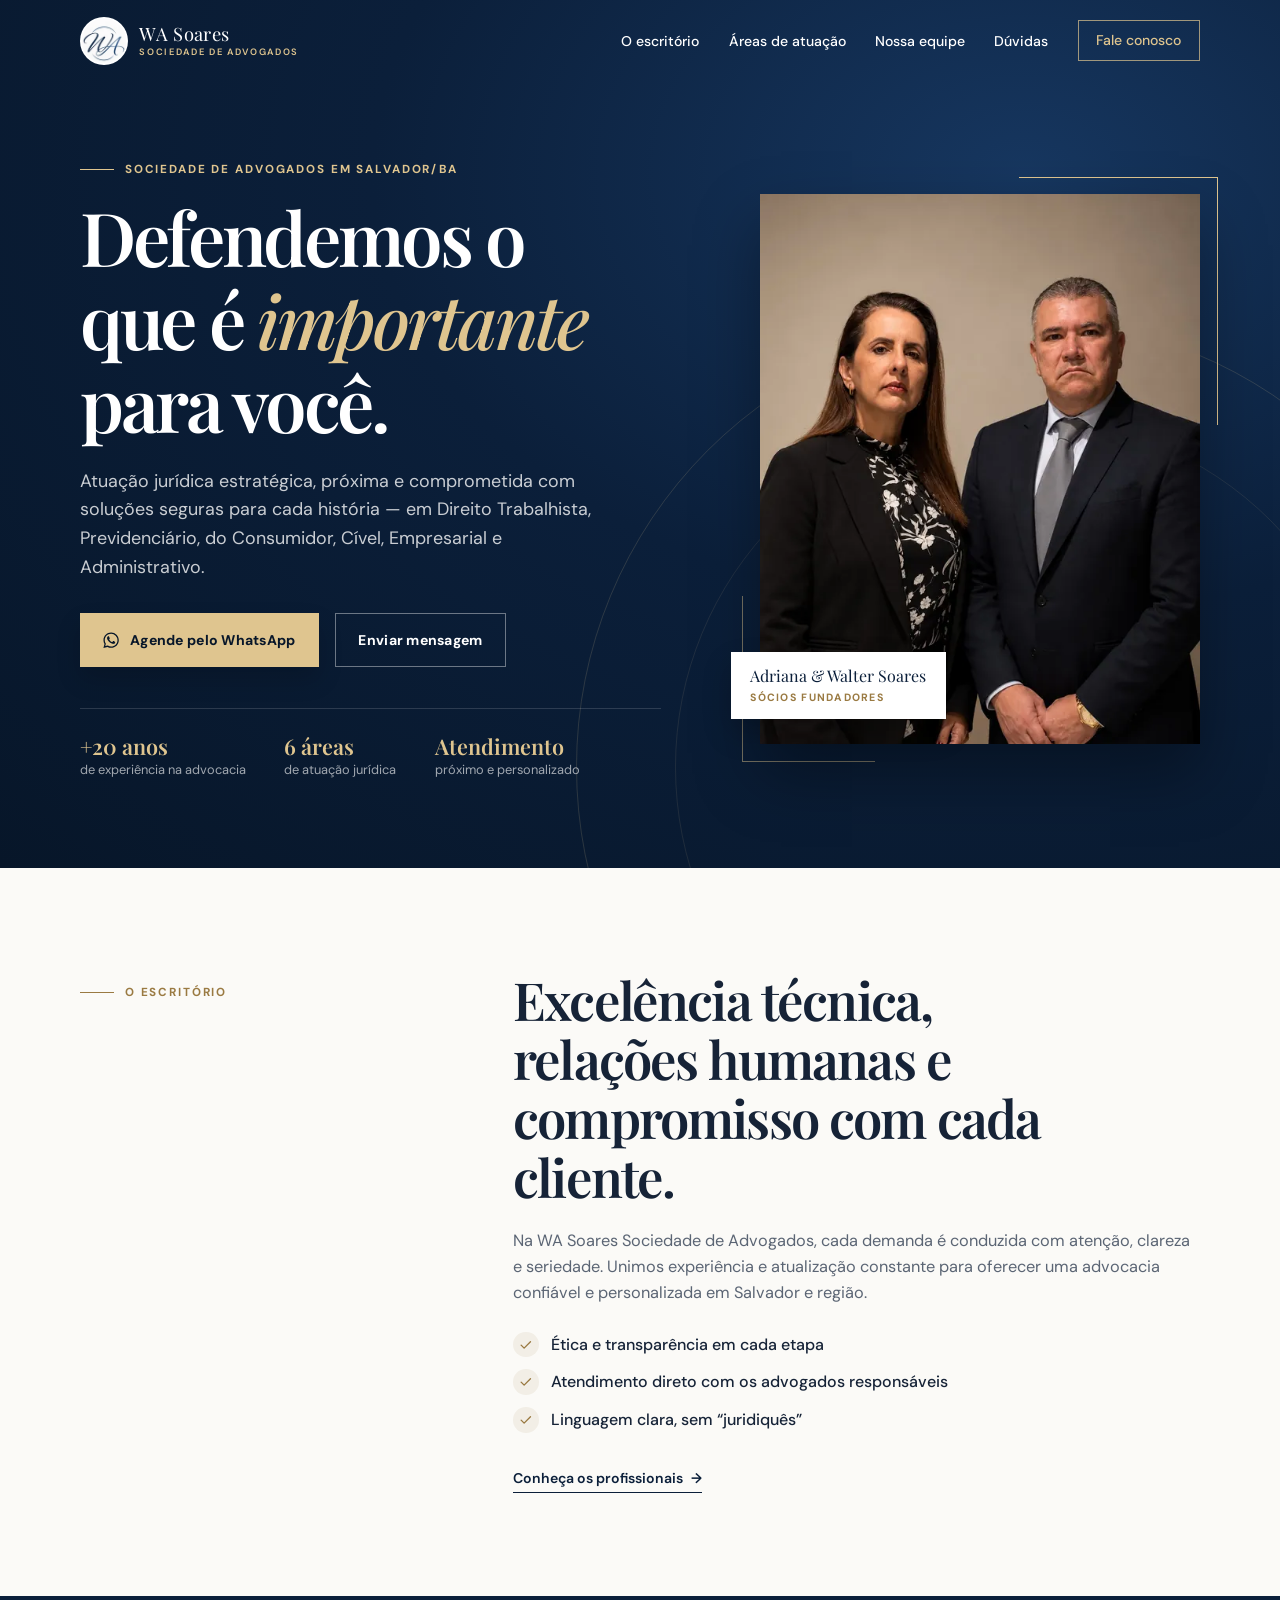
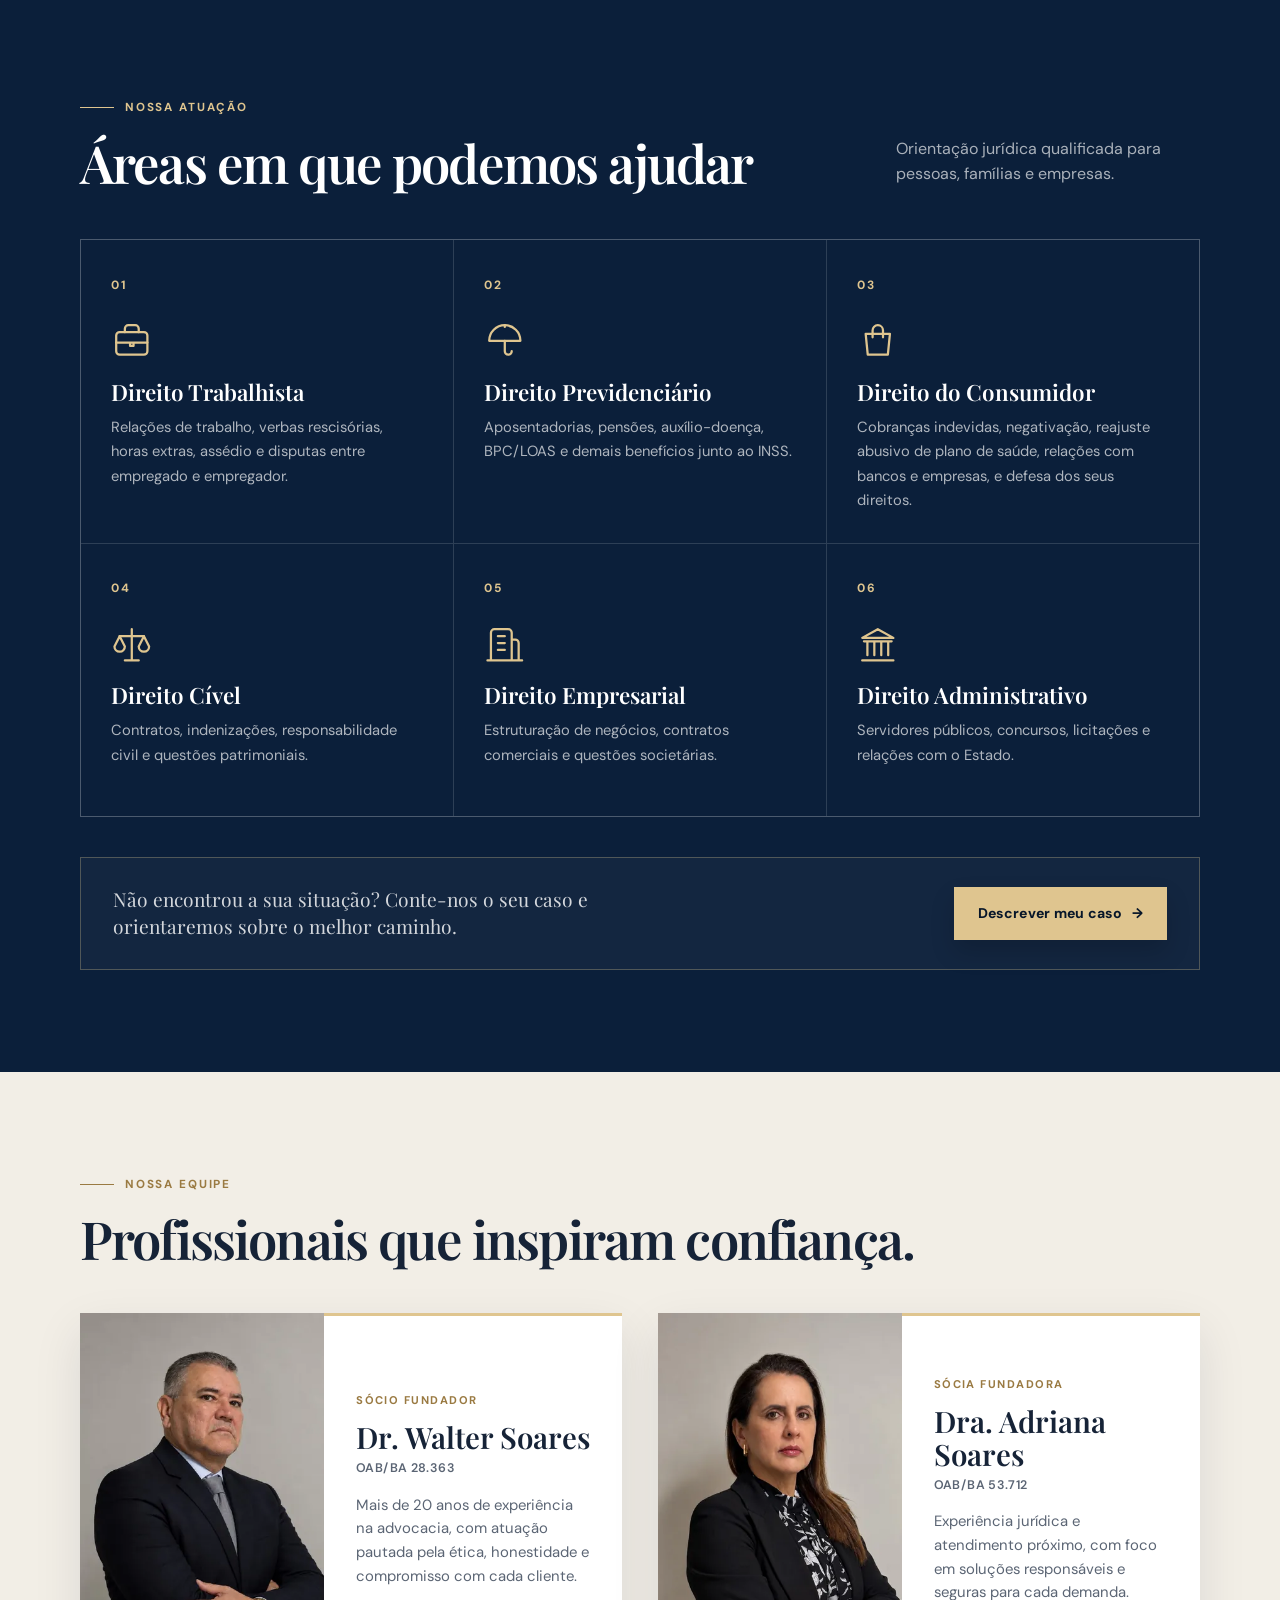
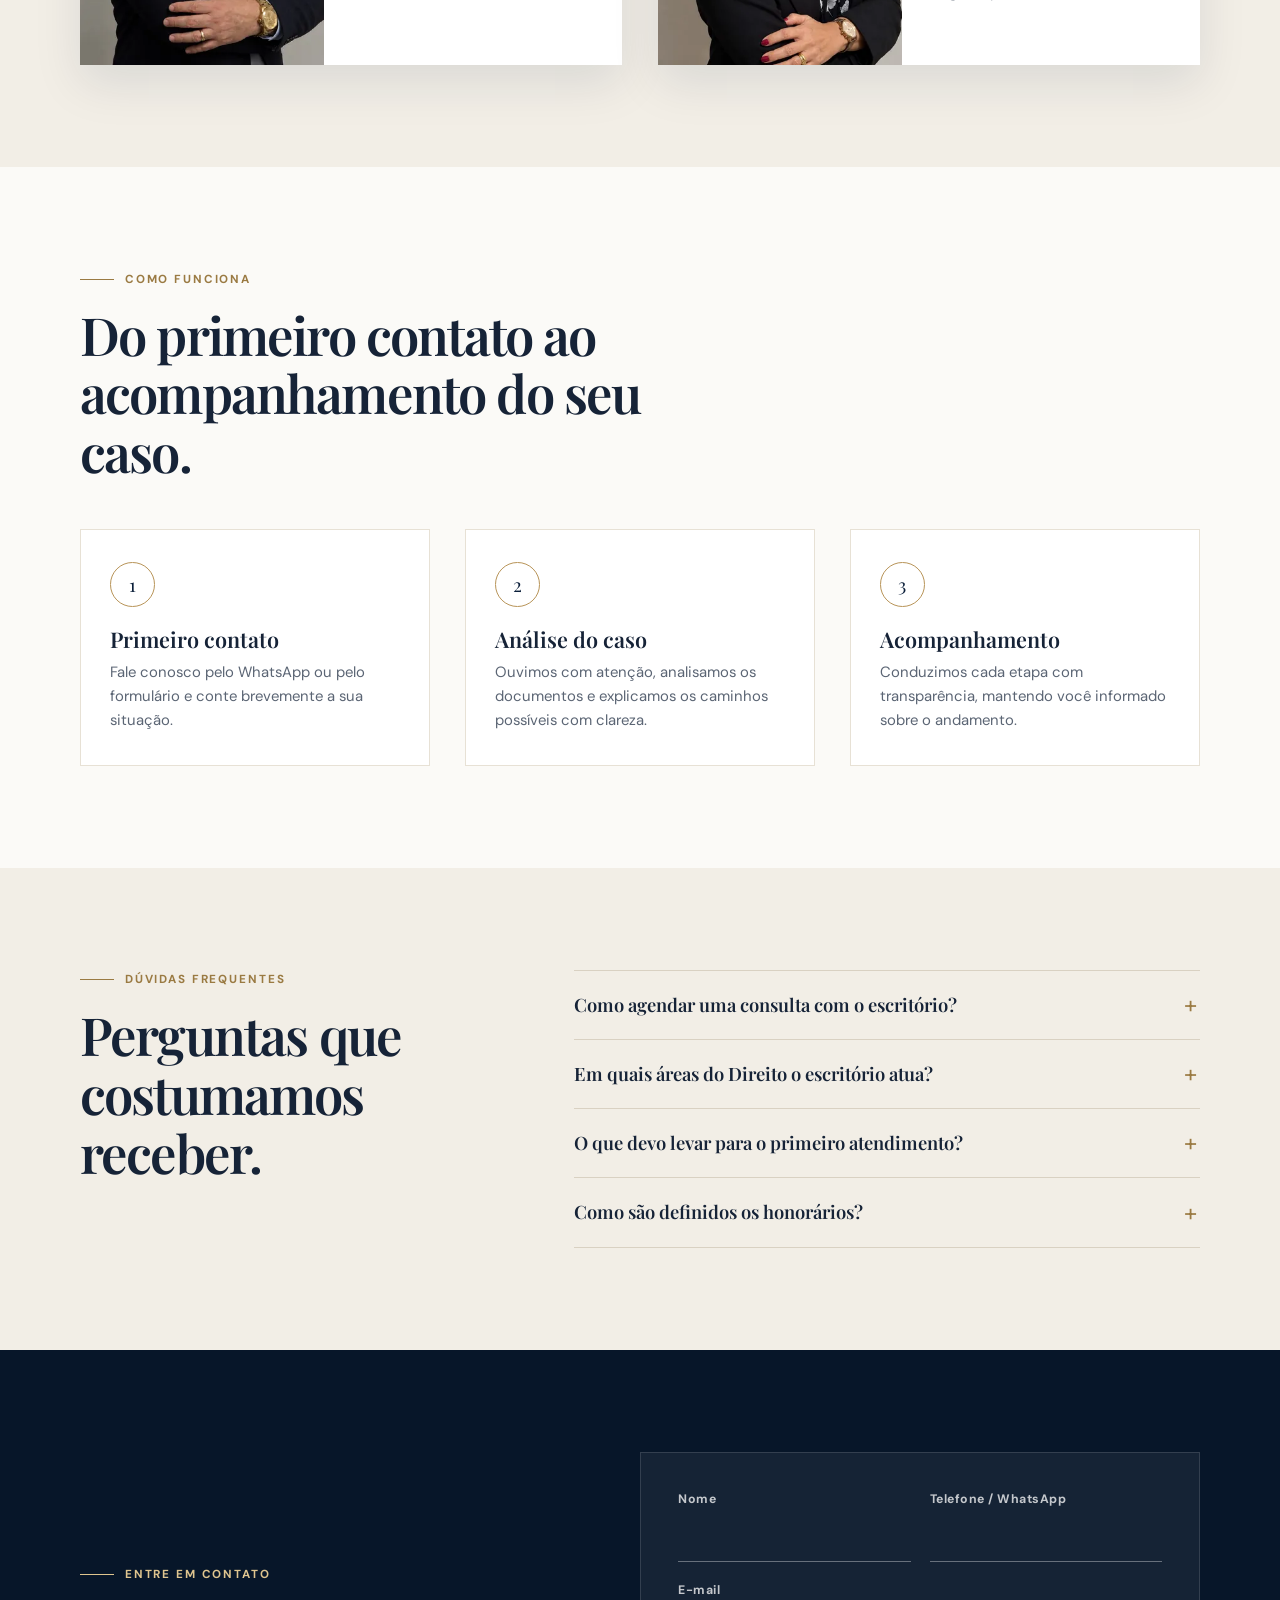
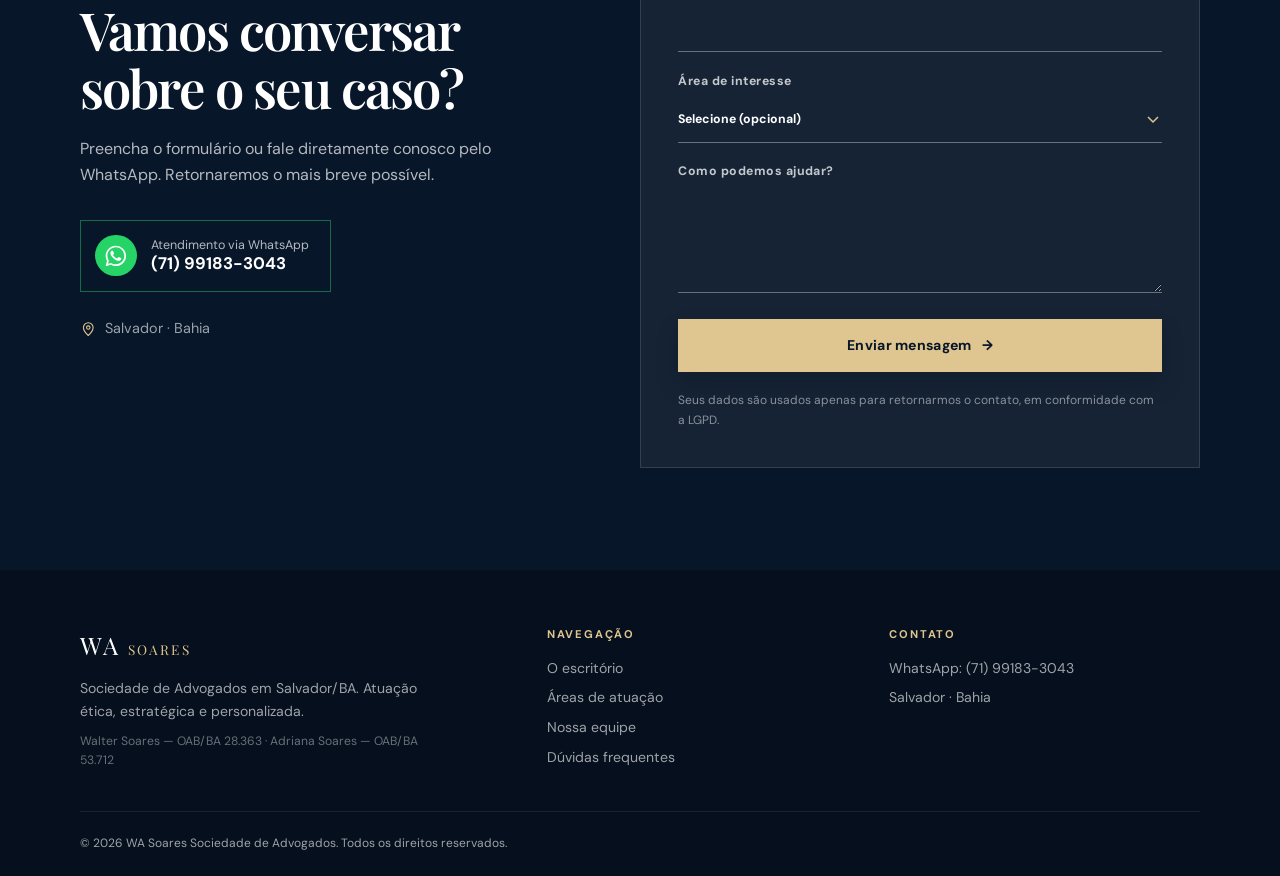
==== commit 2557c70a: "adição de dados SEO e mudança na copy" ====
--- a/index.html
+++ b/index.html
@@ -66,6 +66,7 @@
         "name": "Walter Soares",
         "jobTitle": "Advogado, sócio fundador",
         "image": "https://awsadvocacia.adv.br/assets/images/site/walter-soares-advogado-720.jpg",
+        "identifier": "OAB/BA 28.363",
         "worksFor": { "@id": "https://awsadvocacia.adv.br/#escritorio" }
       },
       {
@@ -74,6 +75,7 @@
         "name": "Adriana Soares",
         "jobTitle": "Advogada, sócia fundadora",
         "image": "https://awsadvocacia.adv.br/assets/images/site/adriana-soares-advogada-720.jpg",
+        "identifier": "OAB/BA 53.712",
         "worksFor": { "@id": "https://awsadvocacia.adv.br/#escritorio" }
       },
       {
@@ -181,7 +183,7 @@
         <div class="areas-grid">
           <article class="area-card"><span class="area-number">01</span><svg class="area-icon" viewBox="0 0 24 24" aria-hidden="true"><rect x="3" y="7" width="18" height="13" rx="2"/><path d="M8 7V5a2 2 0 0 1 2-2h4a2 2 0 0 1 2 2v2M3 13h18M11 13v2h2v-2"/></svg><h3>Direito Trabalhista</h3><p>Relações de trabalho, verbas rescisórias, horas extras, assédio e disputas entre empregado e empregador.</p></article>
           <article class="area-card"><span class="area-number">02</span><svg class="area-icon" viewBox="0 0 24 24" aria-hidden="true"><path d="M12 3a9 9 0 0 1 9 9H3a9 9 0 0 1 9-9Z"/><path d="M12 3v1M12 12v6a2 2 0 0 0 4 0"/></svg><h3>Direito Previdenciário</h3><p>Aposentadorias, pensões, auxílio-doença, BPC/LOAS e demais benefícios junto ao INSS.</p></article>
-          <article class="area-card"><span class="area-number">03</span><svg class="area-icon" viewBox="0 0 24 24" aria-hidden="true"><path d="M5 8h14l-1.2 12H6.2L5 8Z"/><path d="M9 10V6a3 3 0 0 1 6 0v4"/></svg><h3>Direito do Consumidor</h3><p>Cobranças indevidas, negativação, relações com bancos e empresas, e defesa dos seus direitos.</p></article>
+          <article class="area-card"><span class="area-number">03</span><svg class="area-icon" viewBox="0 0 24 24" aria-hidden="true"><path d="M5 8h14l-1.2 12H6.2L5 8Z"/><path d="M9 10V6a3 3 0 0 1 6 0v4"/></svg><h3>Direito do Consumidor</h3><p>Cobranças indevidas, negativação, reajuste abusivo de plano de saúde, relações com bancos e empresas, e defesa dos seus direitos.</p></article>
           <article class="area-card"><span class="area-number">04</span><svg class="area-icon" viewBox="0 0 24 24" aria-hidden="true"><path d="M12 3v18M8 21h8M5 7h14M12 5v2"/><path d="M5 7l-3 6a3 3 0 0 0 6 0L5 7ZM19 7l-3 6a3 3 0 0 0 6 0l-3-6Z"/></svg><h3>Direito Cível</h3><p>Contratos, indenizações, responsabilidade civil e questões patrimoniais.</p></article>
           <article class="area-card"><span class="area-number">05</span><svg class="area-icon" viewBox="0 0 24 24" aria-hidden="true"><path d="M4 21V5a2 2 0 0 1 2-2h8a2 2 0 0 1 2 2v16M16 9h2a2 2 0 0 1 2 2v10M2 21h20M8 7h4M8 11h4M8 15h4"/></svg><h3>Direito Empresarial</h3><p>Estruturação de negócios, contratos comerciais e questões societárias.</p></article>
           <article class="area-card"><span class="area-number">06</span><svg class="area-icon" viewBox="0 0 24 24" aria-hidden="true"><path d="M3 21h18M4 10h16M12 3l9 5H3l9-5ZM6 10v8M10 10v8M14 10v8M18 10v8"/></svg><h3>Direito Administrativo</h3><p>Servidores públicos, concursos, licitações e relações com o Estado.</p></article>
@@ -207,6 +209,7 @@
             <div class="professional-content">
               <p class="role">Sócio fundador</p>
               <h3>Dr. Walter Soares</h3>
+              <p class="oab">OAB/BA 28.363</p>
               <p>Mais de 20 anos de experiência na advocacia, com atuação pautada pela ética, honestidade e compromisso com cada cliente.</p>
             </div>
           </article>
@@ -220,6 +223,7 @@
             <div class="professional-content">
               <p class="role">Sócia fundadora</p>
               <h3>Dra. Adriana Soares</h3>
+              <p class="oab">OAB/BA 53.712</p>
               <p>Experiência jurídica e atendimento próximo, com foco em soluções responsáveis e seguras para cada demanda.</p>
             </div>
           </article>
@@ -294,6 +298,7 @@
       <div class="footer-about">
         <a class="footer-brand" href="#topo">WA <span>SOARES</span></a>
         <p>Sociedade de Advogados em Salvador/BA. Atuação ética, estratégica e personalizada.</p>
+        <p class="footer-oab">Walter Soares — OAB/BA 28.363 · Adriana Soares — OAB/BA 53.712</p>
       </div>
       <nav aria-label="Rodapé">
         <p class="footer-title">Navegação</p>
--- a/style.css
+++ b/style.css
@@ -2,7 +2,7 @@
 *{box-sizing:border-box}html{scroll-behavior:smooth;scroll-padding-top:var(--header-h)}body{margin:0;color:var(--ink);background:var(--paper);font-family:"DM Sans",system-ui,sans-serif;line-height:1.6;overflow-x:hidden;-webkit-font-smoothing:antialiased}img{display:block;max-width:100%;height:auto}a{color:inherit;text-decoration:none}button,input,textarea,select{font:inherit}.container{width:min(1120px,calc(100% - 3rem));margin-inline:auto}.section{padding:clamp(4.75rem,8vw,7.5rem) 0}h1,h2,h3,p{margin-top:0}h1,h2,h3{font-family:"Playfair Display",Georgia,serif;line-height:1.12;font-weight:600}h2{font-size:clamp(2rem,4.1vw,3.35rem);letter-spacing:-.035em}.eyebrow{display:flex;align-items:center;gap:.7rem;margin-bottom:1rem;color:var(--gold);font-size:.73rem;font-weight:700;letter-spacing:.16em;text-transform:uppercase}.eyebrow:before{flex:none;width:2.1rem;height:1px;background:currentColor;content:""}.icon{width:1.15em;height:1.15em;flex:none}.visually-hidden{position:absolute!important;width:1px;height:1px;overflow:hidden;clip:rect(0 0 0 0);white-space:nowrap}.skip-link{position:absolute;top:-4rem;left:1rem;z-index:100;padding:.7rem 1rem;color:var(--navy-deep);background:var(--gold-light);font-weight:700}.skip-link:focus{top:1rem}:focus-visible{outline:2px solid var(--gold-light);outline-offset:3px}
 
 /* Header */
-.site-header{position:fixed;inset:0 0 auto;z-index:50;padding:1rem 0;color:var(--white);transition:background-color .3s ease,padding .3s ease,box-shadow .3s ease}.site-header.scrolled{padding:.55rem 0;background:rgba(7,22,41,.94);box-shadow:0 10px 30px rgba(0,0,0,.18);-webkit-backdrop-filter:blur(10px);backdrop-filter:blur(10px)}.nav{display:flex;align-items:center;justify-content:space-between;min-height:3.1rem}.brand{position:relative;z-index:2;display:flex;align-items:center;gap:.7rem}.brand img{width:3rem;height:3rem;padding:.1rem;background:#fff;border-radius:50%;transition:width .3s ease,height .3s ease}.scrolled .brand img{width:2.6rem;height:2.6rem}.brand-name{display:flex;flex-direction:column;font-family:"Playfair Display",Georgia,serif;font-size:1.15rem;line-height:1.1;letter-spacing:.02em;white-space:nowrap}.brand-name small{margin-top:.2rem;color:var(--gold-light);font-family:"DM Sans",sans-serif;font-size:.58rem;font-weight:600;letter-spacing:.18em;text-transform:uppercase}.menu{display:flex;align-items:center;gap:clamp(1.1rem,2.3vw,2.1rem);padding:0;margin:0;list-style:none;font-size:.88rem;font-weight:500}.menu a{transition:color .2s ease}.menu a:hover{color:var(--gold-light)}.nav-contact{padding:.65rem 1.1rem;border:1px solid rgba(223,197,143,.7);color:var(--gold-light)}.nav-contact:hover{color:var(--navy-deep)!important;background:var(--gold-light)}.menu-toggle{display:none;position:relative;z-index:2;padding:.45rem;border:0;background:transparent;color:var(--white);cursor:pointer}.menu-toggle span{display:block;width:1.55rem;height:1.5px;margin:.32rem;background:currentColor;transition:transform .25s ease,opacity .25s ease}.menu-toggle[aria-expanded="true"] span:nth-child(1){transform:translateY(.43rem) rotate(45deg)}.menu-toggle[aria-expanded="true"] span:nth-child(2){opacity:0}.menu-toggle[aria-expanded="true"] span:nth-child(3){transform:translateY(-.43rem) rotate(-45deg)}
+.site-header{position:fixed;inset:0 0 auto;z-index:50;padding:1rem 0;color:var(--white);transition:background-color .3s ease,padding .3s ease,box-shadow .3s ease,opacity .6s ease,transform .6s ease}.site-header.scrolled{padding:.55rem 0;background:rgba(7,22,41,.94);box-shadow:0 10px 30px rgba(0,0,0,.18);-webkit-backdrop-filter:blur(10px);backdrop-filter:blur(10px)}.nav{display:flex;align-items:center;justify-content:space-between;min-height:3.1rem}.brand{position:relative;z-index:2;display:flex;align-items:center;gap:.7rem}.brand img{width:3rem;height:3rem;padding:.1rem;background:#fff;border-radius:50%;transition:width .3s ease,height .3s ease}.scrolled .brand img{width:2.6rem;height:2.6rem}.brand-name{display:flex;flex-direction:column;font-family:"Playfair Display",Georgia,serif;font-size:1.15rem;line-height:1.1;letter-spacing:.02em;white-space:nowrap}.brand-name small{margin-top:.2rem;color:var(--gold-light);font-family:"DM Sans",sans-serif;font-size:.58rem;font-weight:600;letter-spacing:.18em;text-transform:uppercase}.menu{display:flex;align-items:center;gap:clamp(1.1rem,2.3vw,2.1rem);padding:0;margin:0;list-style:none;font-size:.88rem;font-weight:500}.menu a{transition:color .2s ease}.menu a:hover{color:var(--gold-light)}.nav-contact{padding:.65rem 1.1rem;border:1px solid rgba(223,197,143,.7);color:var(--gold-light)}.nav-contact:hover{color:var(--navy-deep)!important;background:var(--gold-light)}.menu-toggle{display:none;position:relative;z-index:2;padding:.45rem;border:0;background:transparent;color:var(--white);cursor:pointer}.menu-toggle span{display:block;width:1.55rem;height:1.5px;margin:.32rem;background:currentColor;transition:transform .25s ease,opacity .25s ease}.menu-toggle[aria-expanded="true"] span:nth-child(1){transform:translateY(.43rem) rotate(45deg)}.menu-toggle[aria-expanded="true"] span:nth-child(2){opacity:0}.menu-toggle[aria-expanded="true"] span:nth-child(3){transform:translateY(-.43rem) rotate(-45deg)}
 
 /* Hero */
 .hero{position:relative;padding:clamp(8rem,13vw,10rem) 0 clamp(4rem,7vw,6rem);overflow:hidden;color:var(--white);background:radial-gradient(ellipse at 80% 20%,#16365f 0%,var(--navy) 45%,var(--navy-deep) 100%)}.hero-shape{position:absolute;right:-15%;bottom:-40%;width:70vw;aspect-ratio:1;border:1px solid rgba(223,197,143,.16);border-radius:50%;pointer-events:none}.hero-shape:after{position:absolute;inset:11%;border:1px solid rgba(223,197,143,.1);border-radius:inherit;content:""}.hero-grid{position:relative;z-index:1;display:grid;grid-template-columns:1.1fr .9fr;align-items:center;gap:clamp(2rem,5vw,4.5rem)}.hero .eyebrow{color:var(--gold-light)}.hero h1{max-width:12ch;margin-bottom:1.4rem;font-size:clamp(2.7rem,5.8vw,4.9rem);letter-spacing:-.045em}.hero h1 em{color:var(--gold-light);font-weight:500}.hero-text{max-width:34rem;margin-bottom:2rem;color:rgba(255,255,255,.78);font-size:clamp(1rem,1.5vw,1.12rem)}.hero-actions{display:flex;flex-wrap:wrap;align-items:center;gap:1rem}.hero-trust{display:grid;grid-template-columns:repeat(3,auto);justify-content:start;gap:clamp(1.2rem,3vw,2.6rem);margin:2.6rem 0 0;padding:1.6rem 0 0;border-top:1px solid rgba(255,255,255,.14);list-style:none}.hero-trust li{display:flex;flex-direction:column;gap:.15rem}.hero-trust strong{color:var(--gold-light);font-family:"Playfair Display",Georgia,serif;font-size:1.35rem;font-weight:600;line-height:1.1}.hero-trust span{max-width:11rem;color:rgba(255,255,255,.62);font-size:.8rem;line-height:1.35}
@@ -18,7 +18,7 @@
 .practice{color:var(--white);background:var(--navy)}.section-heading{display:flex;align-items:end;justify-content:space-between;gap:2rem;margin-bottom:3rem}.section-heading h2{margin-bottom:0}.section-heading>p{max-width:19rem;margin-bottom:.3rem;color:rgba(255,255,255,.65)}.practice .eyebrow,.contact .eyebrow{color:var(--gold-light)}.areas-grid{display:grid;grid-template-columns:repeat(3,1fr);gap:1px;border:1px solid rgba(255,255,255,.14);background:rgba(255,255,255,.14)}.area-card{position:relative;min-height:17rem;padding:1.9rem;overflow:hidden;background:var(--navy);transition:background-color .25s ease}.area-card:after{position:absolute;left:0;bottom:0;width:100%;height:2px;background:var(--gold-light);transform:scaleX(0);transform-origin:left;transition:transform .35s ease;content:""}.area-card:hover{background:var(--navy-soft)}.area-card:hover:after{transform:scaleX(1)}.area-number{color:var(--gold-light);font-size:.75rem;font-weight:700;letter-spacing:.12em}.area-icon{display:block;width:2.6rem;height:2.6rem;margin:1.5rem 0 1.1rem;fill:none;stroke:var(--gold-light);stroke-width:1.3;stroke-linecap:round;stroke-linejoin:round}.area-card h3{margin-bottom:.65rem;font-size:1.4rem}.area-card p{margin-bottom:0;color:rgba(255,255,255,.67);font-size:.92rem;line-height:1.65}.areas-cta{display:flex;align-items:center;justify-content:space-between;gap:1.5rem 3rem;margin-top:2.5rem;padding:1.8rem 2rem;border:1px solid rgba(223,197,143,.3);background:rgba(255,255,255,.03)}.areas-cta p{max-width:36rem;margin:0;color:rgba(255,255,255,.82);font-family:"Playfair Display",Georgia,serif;font-size:1.2rem;line-height:1.4}.areas-cta .button{flex:none}
 
 /* Team */
-.team{background:var(--sand)}.team-heading{margin-bottom:2.8rem}.team-heading h2{margin-bottom:0}.team-grid{display:grid;grid-template-columns:repeat(2,1fr);gap:clamp(1.2rem,3vw,2.2rem)}.professional{display:grid;grid-template-columns:.9fr 1.1fr;background:var(--white);box-shadow:var(--shadow);overflow:hidden}.professional-image{position:relative;background:#d8d6d2;overflow:hidden}.professional-image img{width:100%;height:100%;min-height:22rem;object-fit:cover;object-position:center 15%;transition:transform .5s ease}.professional:hover img{transform:scale(1.04)}.professional-content{display:flex;flex-direction:column;justify-content:center;padding:2rem;border-top:3px solid var(--gold-light)}.role{margin-bottom:.7rem;color:var(--gold);font-size:.7rem;font-weight:700;letter-spacing:.13em;text-transform:uppercase}.professional h3{margin-bottom:.9rem;font-size:clamp(1.45rem,2.3vw,1.9rem)}.professional-content>p:last-child{margin-bottom:0;color:var(--muted);font-size:.93rem}
+.team{background:var(--sand)}.team-heading{margin-bottom:2.8rem}.team-heading h2{margin-bottom:0}.team-grid{display:grid;grid-template-columns:repeat(2,1fr);gap:clamp(1.2rem,3vw,2.2rem)}.professional{display:grid;grid-template-columns:.9fr 1.1fr;background:var(--white);box-shadow:var(--shadow);overflow:hidden}.professional-image{position:relative;background:#d8d6d2;overflow:hidden}.professional-image img{width:100%;height:100%;min-height:22rem;object-fit:cover;object-position:center 15%;transition:transform .5s ease}.professional:hover img{transform:scale(1.04)}.professional-content{display:flex;flex-direction:column;justify-content:center;padding:2rem;border-top:3px solid var(--gold-light)}.role{margin-bottom:.7rem;color:var(--gold);font-size:.7rem;font-weight:700;letter-spacing:.13em;text-transform:uppercase}.professional h3{margin-bottom:.3rem;font-size:clamp(1.45rem,2.3vw,1.9rem)}.oab{margin-bottom:.9rem;color:var(--muted);font-size:.78rem;font-weight:600;letter-spacing:.03em}.professional-content>p:last-child{margin-bottom:0;color:var(--muted);font-size:.93rem}
 
 /* Steps */
 .steps{background:var(--paper)}.steps-heading{max-width:40rem;margin-bottom:3rem}.steps-heading h2{margin-bottom:0}.steps-grid{display:grid;grid-template-columns:repeat(3,1fr);gap:clamp(1.2rem,3vw,2.2rem);margin:0;padding:0;list-style:none;counter-reset:none}.steps-grid li{position:relative;padding:2rem 1.8rem;background:var(--white);border:1px solid #e7e1d5}.step-number{display:grid;width:2.8rem;height:2.8rem;margin-bottom:1.3rem;place-items:center;color:var(--navy);border:1px solid var(--gold-mid);border-radius:50%;font-family:"Playfair Display",Georgia,serif;font-size:1.15rem}.steps-grid h3{margin-bottom:.6rem;font-size:1.35rem}.steps-grid p{margin:0;color:var(--muted);font-size:.93rem}
@@ -31,7 +31,7 @@
 form{display:grid;grid-template-columns:repeat(2,1fr);gap:1.2rem;padding:clamp(1.4rem,3vw,2.3rem);background:rgba(255,255,255,.055);border:1px solid rgba(255,255,255,.13)}form label{color:rgba(255,255,255,.75);font-size:.77rem;font-weight:700;letter-spacing:.04em}form .full{grid-column:1/-1}input,textarea,select{display:block;width:100%;margin-top:.45rem;padding:.75rem 0;border:0;border-bottom:1px solid rgba(255,255,255,.35);border-radius:0;outline:0;color:var(--white);background:transparent;transition:border-color .2s ease}select{appearance:none;background:url("data:image/svg+xml,%3Csvg xmlns='http://www.w3.org/2000/svg' width='12' height='8' fill='none' stroke='%23dfc58f' stroke-width='1.5'%3E%3Cpath d='M1 1l5 5 5-5'/%3E%3C/svg%3E") no-repeat right .2rem center;cursor:pointer}select option{color:var(--ink)}input:focus,textarea:focus,select:focus{border-color:var(--gold-light)}textarea{min-height:6rem;resize:vertical}form .button{margin-top:.4rem}form .button:disabled{opacity:.6;cursor:wait;transform:none}.form-note{margin:0;color:rgba(255,255,255,.5);font-size:.75rem}.form-status{margin:0;font-size:.9rem;font-weight:600}.form-status:empty{display:none}.form-status.success{color:#8fe0ae}.form-status.error{color:#ffb4a8}
 
 /* Footer */
-footer{padding:3.5rem 0 1.4rem;color:rgba(255,255,255,.62);background:#050f1d;font-size:.88rem}.footer-grid{display:grid;grid-template-columns:1.4fr 1fr 1fr;gap:2rem;padding-bottom:2.5rem}.footer-brand{display:inline-block;margin-bottom:.8rem;color:var(--white);font-family:"Playfair Display",Georgia,serif;font-size:1.5rem;letter-spacing:.08em}.footer-brand span{color:var(--gold-light);font-size:.85rem;letter-spacing:.16em}.footer-about p{max-width:22rem;margin:0}.footer-title{margin-bottom:.8rem;color:var(--gold-light);font-size:.7rem;font-weight:700;letter-spacing:.16em;text-transform:uppercase}footer ul{display:grid;gap:.45rem;margin:0;padding:0;list-style:none}footer a:hover{color:var(--gold-light)}.footer-bottom{padding-top:1.4rem;border-top:1px solid rgba(255,255,255,.08)}.footer-bottom p{margin:0;font-size:.75rem}
+footer{padding:3.5rem 0 1.4rem;color:rgba(255,255,255,.62);background:#050f1d;font-size:.88rem}.footer-grid{display:grid;grid-template-columns:1.4fr 1fr 1fr;gap:2rem;padding-bottom:2.5rem}.footer-brand{display:inline-block;margin-bottom:.8rem;color:var(--white);font-family:"Playfair Display",Georgia,serif;font-size:1.5rem;letter-spacing:.08em}.footer-brand span{color:var(--gold-light);font-size:.85rem;letter-spacing:.16em}.footer-about p{max-width:22rem;margin:0}.footer-oab{margin-top:.6rem!important;color:rgba(255,255,255,.4)!important;font-size:.76rem}.footer-title{margin-bottom:.8rem;color:var(--gold-light);font-size:.7rem;font-weight:700;letter-spacing:.16em;text-transform:uppercase}footer ul{display:grid;gap:.45rem;margin:0;padding:0;list-style:none}footer a:hover{color:var(--gold-light)}.footer-bottom{padding-top:1.4rem;border-top:1px solid rgba(255,255,255,.08)}.footer-bottom p{margin:0;font-size:.75rem}
 
 /* WhatsApp flutuante */
 .whatsapp-float{position:fixed;right:1.25rem;bottom:1.25rem;z-index:60;display:grid;width:3.6rem;height:3.6rem;place-items:center;color:var(--white);background:var(--whatsapp);border-radius:50%;box-shadow:0 10px 25px rgba(0,0,0,.25);opacity:0;transform:translateY(1rem) scale(.9);pointer-events:none;transition:opacity .3s ease,transform .3s ease}.whatsapp-float.visible{opacity:1;transform:none;pointer-events:auto}.whatsapp-float:hover{transform:scale(1.07)}.whatsapp-float .icon{width:1.9rem;height:1.9rem}
@@ -39,7 +39,20 @@
 /* Animação de entrada (ativada via JS) */
 .js .reveal{opacity:0;transform:translateY(22px);transition:opacity .7s ease,transform .7s ease}.js .reveal.in{opacity:1;transform:none}
 
+/* Animação de entrada do hero, logo ao carregar */
+.js .hero-content>*{opacity:0;transform:translateY(26px);transition:opacity .8s cubic-bezier(.16,1,.3,1),transform .8s cubic-bezier(.16,1,.3,1)}
+.js .hero-content.in>*{opacity:1;transform:none}
+.js .hero-content>*:nth-child(1){transition-delay:.05s}
+.js .hero-content>*:nth-child(2){transition-delay:.16s}
+.js .hero-content>*:nth-child(3){transition-delay:.28s}
+.js .hero-content>*:nth-child(4){transition-delay:.4s}
+.js .hero-content>*:nth-child(5){transition-delay:.5s}
+.js .hero-portrait{opacity:0;transform:translateY(20px) scale(.97);transition:opacity 1s cubic-bezier(.16,1,.3,1) .3s,transform 1s cubic-bezier(.16,1,.3,1) .3s}
+.js .hero-portrait.in{opacity:1;transform:none}
+.js .site-header{opacity:0;transform:translateY(-12px)}
+.js .site-header.in{opacity:1;transform:none}
+
 @media(max-width:960px){.menu{gap:1.1rem;font-size:.84rem}.hero-trust{grid-template-columns:repeat(3,1fr)}}
 @media(max-width:860px){.menu-toggle{display:block}.menu{position:absolute;top:0;right:0;left:0;display:none;padding:5.5rem 1.5rem 2rem;text-align:center;background:var(--navy-deep);box-shadow:0 18px 30px rgba(0,0,0,.25);font-size:1rem}.menu.active{display:grid;gap:1.3rem}.nav-contact{display:inline-block}.hero-grid,.contact-grid,.faq-grid{grid-template-columns:1fr}.hero-portrait{width:min(100%,24rem);margin:1.5rem auto 0}.portrait-caption{left:-.8rem;bottom:1.2rem}.intro-grid{grid-template-columns:1fr;gap:.4rem}.section-heading{display:block}.section-heading>p{margin-top:1.2rem}.areas-grid{grid-template-columns:repeat(2,1fr)}.areas-cta{flex-direction:column;align-items:flex-start}.team-grid,.steps-grid{grid-template-columns:1fr}.steps-grid{max-width:36rem}.footer-grid{grid-template-columns:1fr 1fr}.footer-about{grid-column:1/-1}}
 @media(max-width:540px){:root{--header-h:4.2rem}.container{width:min(100% - 2rem,1120px)}.brand img{width:2.6rem;height:2.6rem}.brand-name{font-size:1.05rem}.hero{padding-top:7rem}.hero h1{font-size:clamp(2.45rem,11.5vw,3.3rem)}.hero-actions{flex-direction:column;align-items:stretch}.hero-trust{grid-template-columns:1fr 1fr;gap:1.2rem}.hero-trust li:last-child{grid-column:1/-1}.hero-portrait{width:calc(100% - 1.2rem)}.portrait-frame:before{top:-.6rem;right:-.6rem}.portrait-frame:after{bottom:-.6rem;left:-.6rem}.portrait-caption{left:-.6rem}.areas-grid{grid-template-columns:1fr}.area-card{min-height:auto}.areas-cta{padding:1.5rem}.areas-cta .button{width:100%}.professional{grid-template-columns:1fr}.professional-image img{min-height:0;aspect-ratio:4/5;max-height:28rem}.faq-list summary{font-size:1.05rem}form{grid-template-columns:1fr}.whatsapp-link{width:100%}.footer-grid{grid-template-columns:1fr}}
-@media(prefers-reduced-motion:reduce){*,*:before,*:after{scroll-behavior:auto!important;transition-duration:.01ms!important;animation-duration:.01ms!important}.js .reveal{opacity:1;transform:none}}
+@media(prefers-reduced-motion:reduce){*,*:before,*:after{scroll-behavior:auto!important;transition-duration:.01ms!important;animation-duration:.01ms!important}.js .reveal,.js .hero-content>*,.js .hero-portrait,.js .site-header{opacity:1;transform:none}}
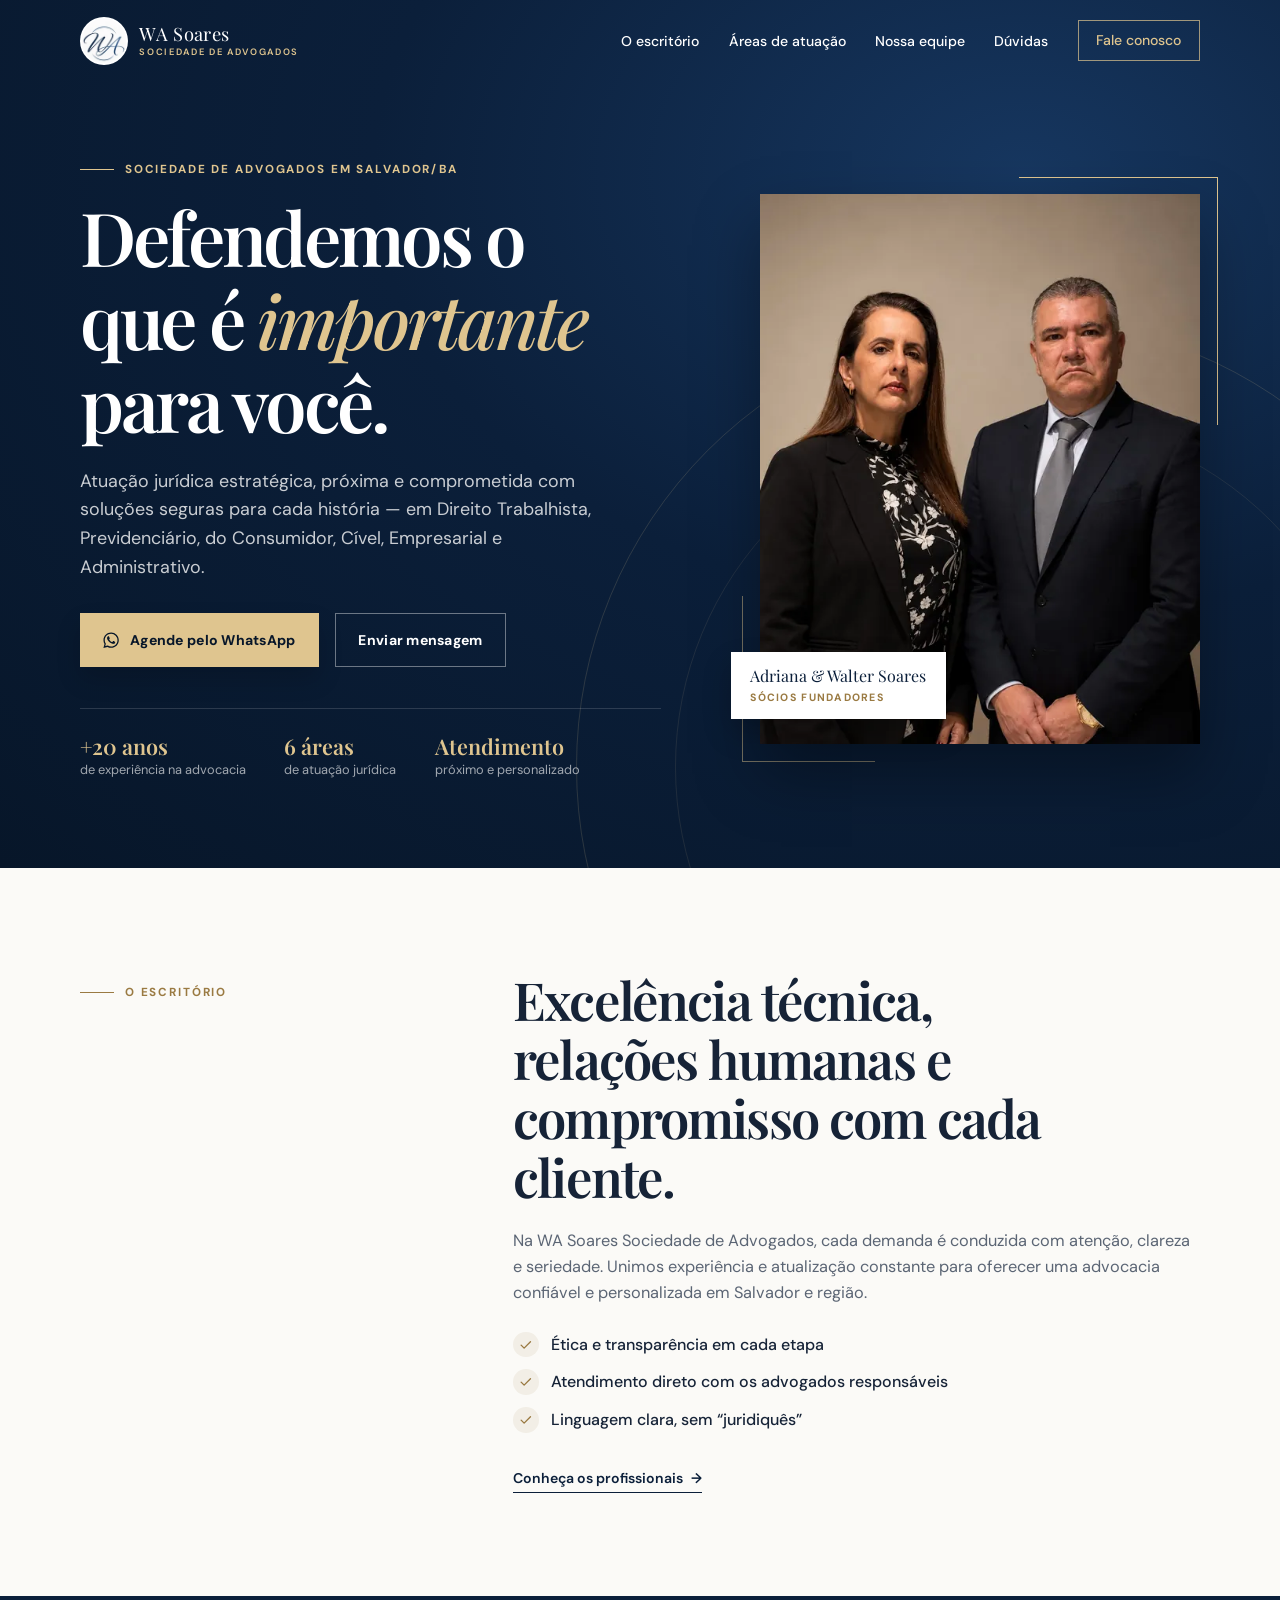
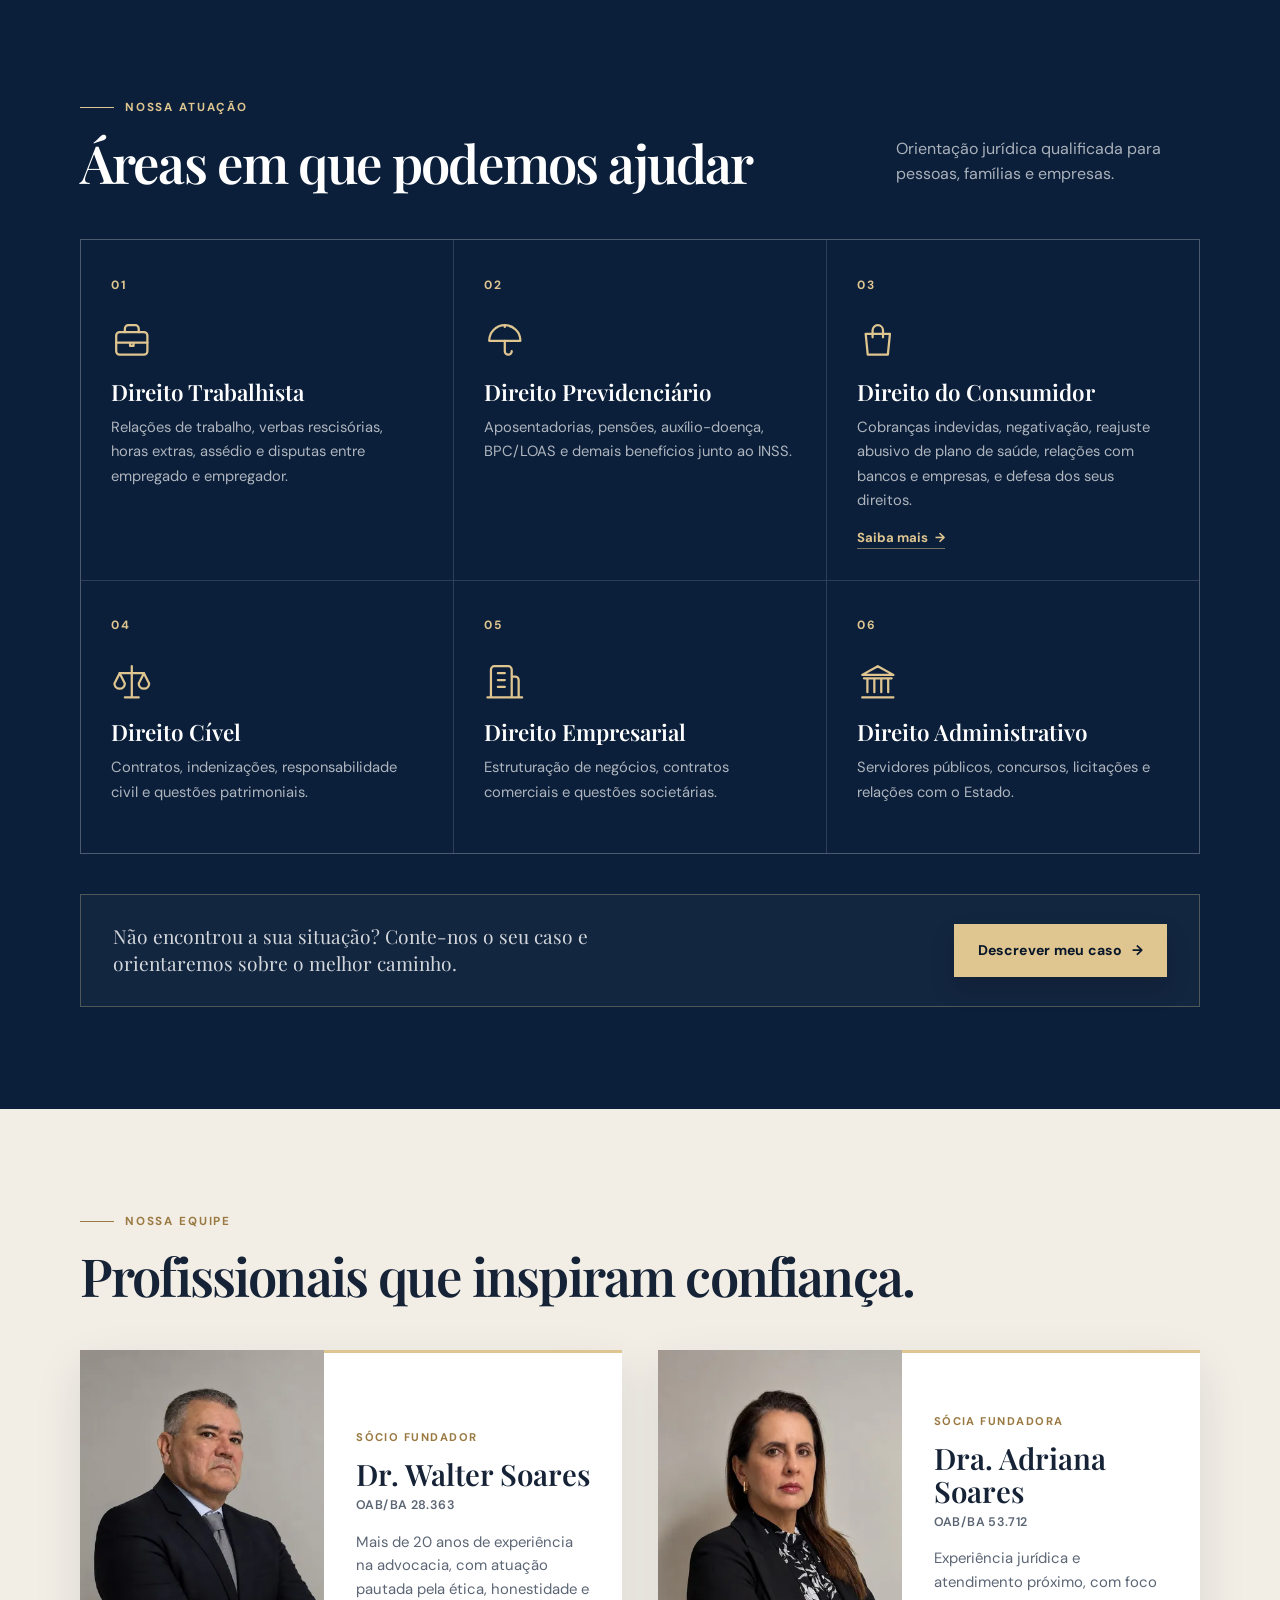
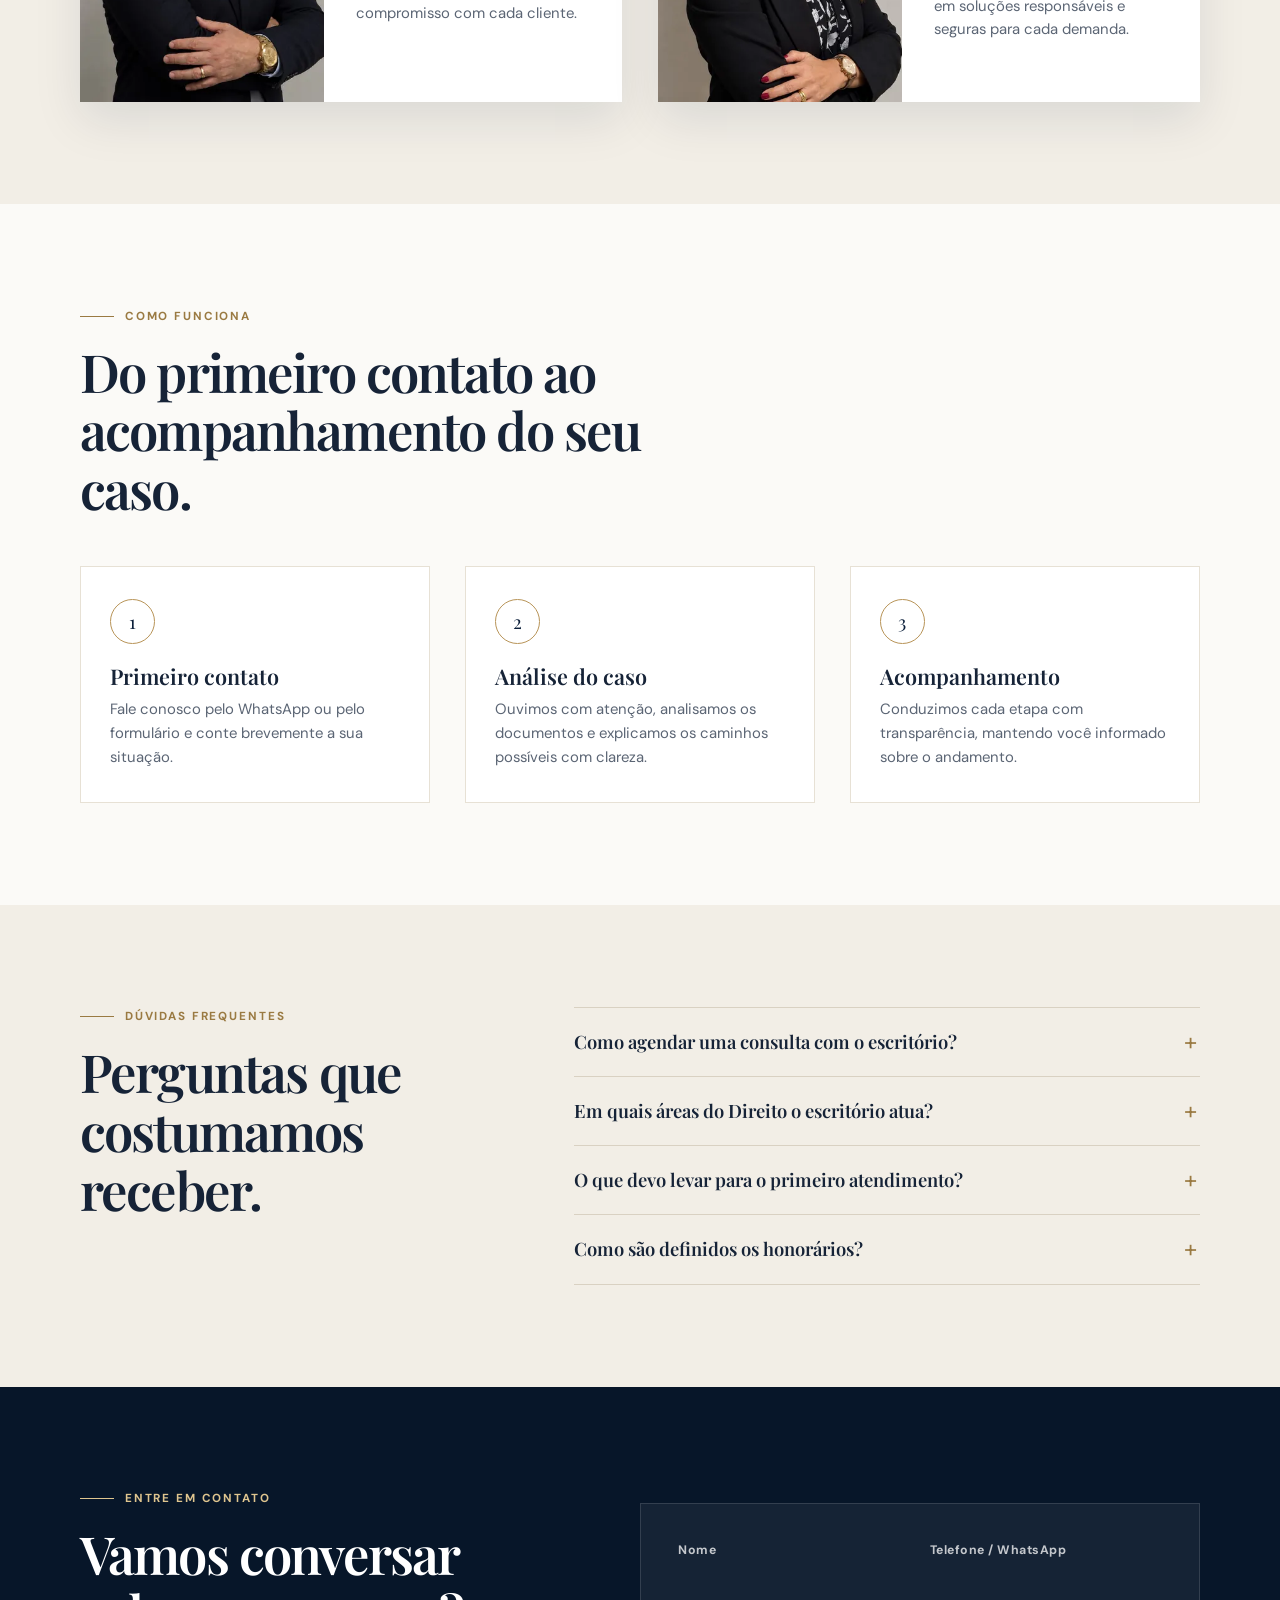
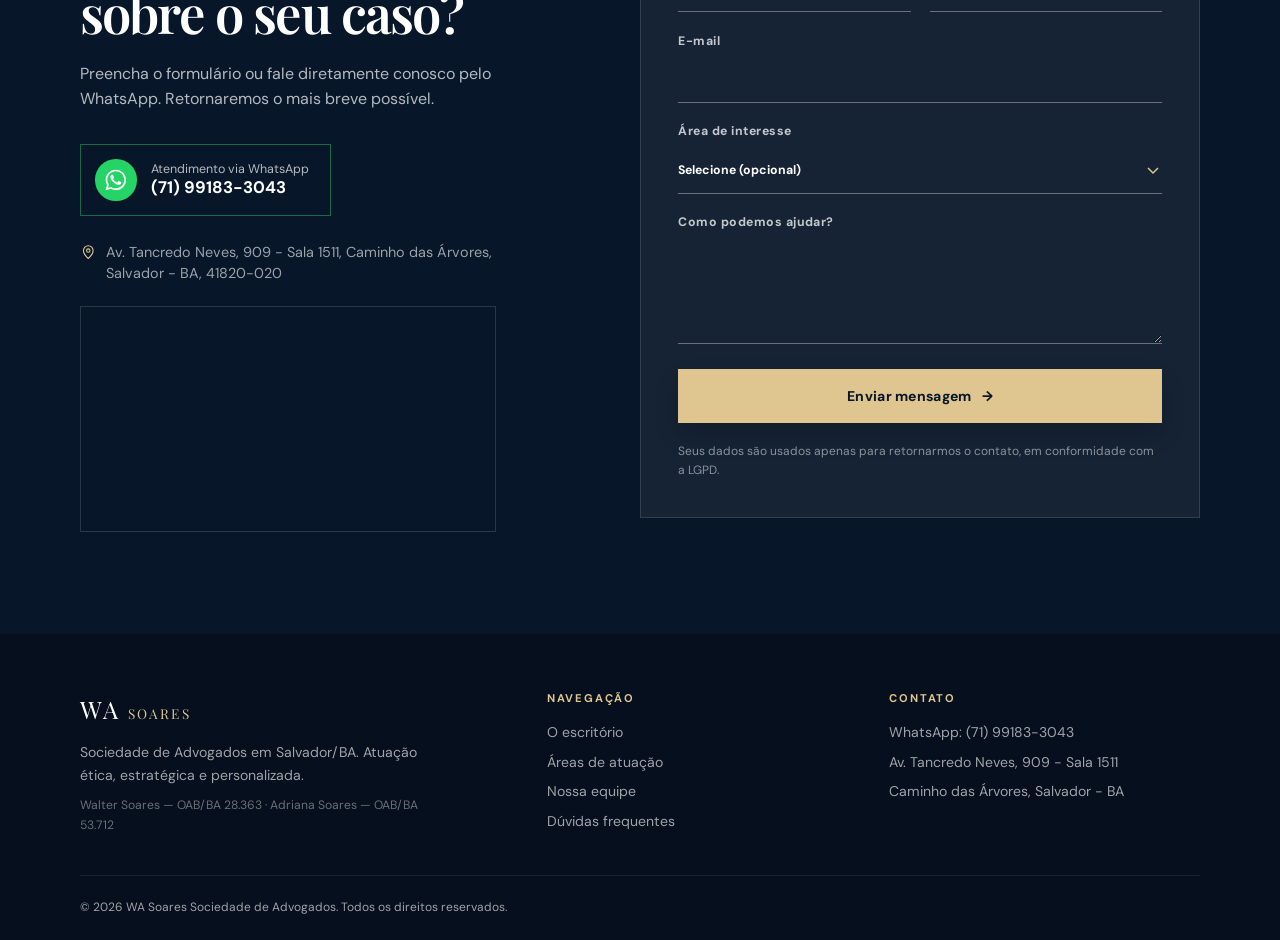
==== commit 0cdc59ed: "mudanças de SEO e adição de landing pages para areas de atuação" ====
--- a/index.html
+++ b/index.html
@@ -10,6 +10,8 @@
   <meta name="author" content="WA Soares Sociedade de Advogados">
   <meta name="geo.region" content="BR-BA">
   <meta name="geo.placename" content="Salvador">
+  <meta name="geo.position" content="-12.9790005;-38.4577714">
+  <meta name="ICBM" content="-12.9790005, -38.4577714">
   <link rel="canonical" href="https://awsadvocacia.adv.br/">
 
   <meta property="og:type" content="website">
@@ -52,10 +54,14 @@
         "telephone": "+55-71-99183-3043",
         "address": {
           "@type": "PostalAddress",
+          "streetAddress": "Av. Tancredo Neves, 909 - Sala 1511, Caminho das Árvores",
           "addressLocality": "Salvador",
           "addressRegion": "BA",
+          "postalCode": "41820-020",
           "addressCountry": "BR"
         },
+        "geo": { "@type": "GeoCoordinates", "latitude": -12.9790005, "longitude": -38.4577714 },
+        "hasMap": "https://www.google.com/maps?q=Av.+Tancredo+Neves,+909,+Caminho+das+%C3%81rvores,+Salvador+-+BA,+41820-020",
         "areaServed": { "@type": "City", "name": "Salvador" },
         "knowsAbout": ["Direito Trabalhista", "Direito Previdenciário", "Direito do Consumidor", "Direito Cível", "Direito Empresarial", "Direito Administrativo"],
         "founder": [{ "@id": "https://awsadvocacia.adv.br/#walter-soares" }, { "@id": "https://awsadvocacia.adv.br/#adriana-soares" }]
@@ -183,7 +189,7 @@
         <div class="areas-grid">
           <article class="area-card"><span class="area-number">01</span><svg class="area-icon" viewBox="0 0 24 24" aria-hidden="true"><rect x="3" y="7" width="18" height="13" rx="2"/><path d="M8 7V5a2 2 0 0 1 2-2h4a2 2 0 0 1 2 2v2M3 13h18M11 13v2h2v-2"/></svg><h3>Direito Trabalhista</h3><p>Relações de trabalho, verbas rescisórias, horas extras, assédio e disputas entre empregado e empregador.</p></article>
           <article class="area-card"><span class="area-number">02</span><svg class="area-icon" viewBox="0 0 24 24" aria-hidden="true"><path d="M12 3a9 9 0 0 1 9 9H3a9 9 0 0 1 9-9Z"/><path d="M12 3v1M12 12v6a2 2 0 0 0 4 0"/></svg><h3>Direito Previdenciário</h3><p>Aposentadorias, pensões, auxílio-doença, BPC/LOAS e demais benefícios junto ao INSS.</p></article>
-          <article class="area-card"><span class="area-number">03</span><svg class="area-icon" viewBox="0 0 24 24" aria-hidden="true"><path d="M5 8h14l-1.2 12H6.2L5 8Z"/><path d="M9 10V6a3 3 0 0 1 6 0v4"/></svg><h3>Direito do Consumidor</h3><p>Cobranças indevidas, negativação, reajuste abusivo de plano de saúde, relações com bancos e empresas, e defesa dos seus direitos.</p></article>
+          <article class="area-card"><span class="area-number">03</span><svg class="area-icon" viewBox="0 0 24 24" aria-hidden="true"><path d="M5 8h14l-1.2 12H6.2L5 8Z"/><path d="M9 10V6a3 3 0 0 1 6 0v4"/></svg><h3>Direito do Consumidor</h3><p>Cobranças indevidas, negativação, reajuste abusivo de plano de saúde, relações com bancos e empresas, e defesa dos seus direitos.</p><a class="area-link" href="advogado-direito-do-consumidor-salvador/">Saiba mais <span aria-hidden="true">→</span></a></article>
           <article class="area-card"><span class="area-number">04</span><svg class="area-icon" viewBox="0 0 24 24" aria-hidden="true"><path d="M12 3v18M8 21h8M5 7h14M12 5v2"/><path d="M5 7l-3 6a3 3 0 0 0 6 0L5 7ZM19 7l-3 6a3 3 0 0 0 6 0l-3-6Z"/></svg><h3>Direito Cível</h3><p>Contratos, indenizações, responsabilidade civil e questões patrimoniais.</p></article>
           <article class="area-card"><span class="area-number">05</span><svg class="area-icon" viewBox="0 0 24 24" aria-hidden="true"><path d="M4 21V5a2 2 0 0 1 2-2h8a2 2 0 0 1 2 2v16M16 9h2a2 2 0 0 1 2 2v10M2 21h20M8 7h4M8 11h4M8 15h4"/></svg><h3>Direito Empresarial</h3><p>Estruturação de negócios, contratos comerciais e questões societárias.</p></article>
           <article class="area-card"><span class="area-number">06</span><svg class="area-icon" viewBox="0 0 24 24" aria-hidden="true"><path d="M3 21h18M4 10h16M12 3l9 5H3l9-5ZM6 10v8M10 10v8M14 10v8M18 10v8"/></svg><h3>Direito Administrativo</h3><p>Servidores públicos, concursos, licitações e relações com o Estado.</p></article>
@@ -264,7 +270,10 @@
             <span><svg class="icon" aria-hidden="true"><use href="#i-whatsapp"></use></svg></span>
             <span class="whatsapp-text">Atendimento via WhatsApp<strong>(71) 99183-3043</strong></span>
           </a>
-          <p class="contact-location"><svg class="icon" aria-hidden="true"><use href="#i-pin"></use></svg>Salvador · Bahia</p>
+          <p class="contact-location"><svg class="icon" aria-hidden="true"><use href="#i-pin"></use></svg>Av. Tancredo Neves, 909 - Sala 1511, Caminho das Árvores, Salvador - BA, 41820-020</p>
+          <div class="contact-map">
+            <iframe src="https://www.google.com/maps?q=Av.+Tancredo+Neves,+909+-+Sala+1511,+Caminho+das+%C3%81rvores,+Salvador+-+BA,+41820-020&output=embed" title="Localização da WA Soares Sociedade de Advogados no Google Maps" loading="lazy" referrerpolicy="no-referrer-when-downgrade"></iframe>
+          </div>
         </div>
         <form id="contact-form" action="https://formspree.io/f/xjgpwoqq" method="POST">
           <input type="hidden" name="_subject" value="Novo contato pelo site — WA Soares">
@@ -313,7 +322,8 @@
         <p class="footer-title">Contato</p>
         <ul>
           <li><a href="https://wa.me/5571991833043" target="_blank" rel="noopener">WhatsApp: (71) 99183-3043</a></li>
-          <li>Salvador · Bahia</li>
+          <li>Av. Tancredo Neves, 909 - Sala 1511</li>
+          <li>Caminho das Árvores, Salvador - BA</li>
         </ul>
       </div>
     </div>
--- a/style.css
+++ b/style.css
@@ -8,6 +8,13 @@
 .hero{position:relative;padding:clamp(8rem,13vw,10rem) 0 clamp(4rem,7vw,6rem);overflow:hidden;color:var(--white);background:radial-gradient(ellipse at 80% 20%,#16365f 0%,var(--navy) 45%,var(--navy-deep) 100%)}.hero-shape{position:absolute;right:-15%;bottom:-40%;width:70vw;aspect-ratio:1;border:1px solid rgba(223,197,143,.16);border-radius:50%;pointer-events:none}.hero-shape:after{position:absolute;inset:11%;border:1px solid rgba(223,197,143,.1);border-radius:inherit;content:""}.hero-grid{position:relative;z-index:1;display:grid;grid-template-columns:1.1fr .9fr;align-items:center;gap:clamp(2rem,5vw,4.5rem)}.hero .eyebrow{color:var(--gold-light)}.hero h1{max-width:12ch;margin-bottom:1.4rem;font-size:clamp(2.7rem,5.8vw,4.9rem);letter-spacing:-.045em}.hero h1 em{color:var(--gold-light);font-weight:500}.hero-text{max-width:34rem;margin-bottom:2rem;color:rgba(255,255,255,.78);font-size:clamp(1rem,1.5vw,1.12rem)}.hero-actions{display:flex;flex-wrap:wrap;align-items:center;gap:1rem}.hero-trust{display:grid;grid-template-columns:repeat(3,auto);justify-content:start;gap:clamp(1.2rem,3vw,2.6rem);margin:2.6rem 0 0;padding:1.6rem 0 0;border-top:1px solid rgba(255,255,255,.14);list-style:none}.hero-trust li{display:flex;flex-direction:column;gap:.15rem}.hero-trust strong{color:var(--gold-light);font-family:"Playfair Display",Georgia,serif;font-size:1.35rem;font-weight:600;line-height:1.1}.hero-trust span{max-width:11rem;color:rgba(255,255,255,.62);font-size:.8rem;line-height:1.35}
 .hero-portrait{position:relative;max-width:27.5rem;margin:0 0 0 auto}.portrait-frame{position:relative}.portrait-frame:before{position:absolute;top:-1.1rem;right:-1.1rem;width:45%;height:45%;border-top:1px solid var(--gold-light);border-right:1px solid var(--gold-light);content:""}.portrait-frame:after{position:absolute;bottom:-1.1rem;left:-1.1rem;width:30%;height:30%;border-bottom:1px solid rgba(223,197,143,.5);border-left:1px solid rgba(223,197,143,.5);content:""}.portrait-frame img{position:relative;z-index:1;width:100%;aspect-ratio:4/5;object-fit:cover;object-position:center 12%;box-shadow:0 30px 60px rgba(0,0,0,.35)}.portrait-caption{position:absolute;z-index:2;bottom:1.6rem;left:-1.8rem;padding:.9rem 1.2rem;color:var(--navy);background:var(--white);box-shadow:0 14px 30px rgba(0,0,0,.2);font-family:"Playfair Display",Georgia,serif;font-size:1rem;line-height:1.25}.portrait-caption span{display:block;margin-top:.3rem;color:var(--gold);font-family:"DM Sans",sans-serif;font-size:.66rem;font-weight:700;letter-spacing:.12em;text-transform:uppercase}
 
+/* Hero de página interna (uma coluna) e trilha de navegação */
+.hero--page{min-height:0;padding:clamp(7.5rem,13vw,9.5rem) 0 clamp(3.5rem,6vw,5rem)}.hero--page .hero-content{max-width:46rem}.hero--page .hero-text{margin-bottom:1.6rem}
+.breadcrumb{position:relative;z-index:1;display:flex;flex-wrap:wrap;gap:.5rem;margin:0 0 1.6rem;padding:0;list-style:none;color:rgba(255,255,255,.55);font-size:.8rem}.breadcrumb a{color:rgba(255,255,255,.8);border-bottom:1px solid transparent}.breadcrumb a:hover{color:var(--gold-light);border-color:var(--gold-light)}.breadcrumb li:not(:last-child):after{margin-left:.5rem;content:"/"}
+
+/* Páginas de especialidade: seções com texto corrido */
+.topic{background:var(--paper)}.topic .container{max-width:52rem}.topic h2{max-width:none;margin-bottom:1.1rem;font-size:clamp(1.6rem,3vw,2.1rem)}.topic p{margin-bottom:1.3rem;color:var(--muted);font-size:1.02rem}.topic ul{display:grid;gap:.8rem;margin:0 0 1.6rem;padding:0;list-style:none}.topic ul li{display:flex;align-items:flex-start;gap:.75rem;color:var(--ink)}.topic ul .icon{flex:none;width:1.5rem;height:1.5rem;margin-top:.1rem;padding:.28rem;color:var(--gold);background:var(--sand);border-radius:50%}.topic-highlight{padding:clamp(1.6rem,4vw,2.4rem);margin-bottom:2.5rem;background:var(--sand);border-left:3px solid var(--gold-mid)}.topic-highlight h2{margin-bottom:.9rem}.topic-highlight p:last-child{margin-bottom:0}
+
 /* Buttons */
 .button{display:inline-flex;align-items:center;justify-content:center;gap:.65rem;min-height:3.35rem;padding:.85rem 1.4rem;border:1px solid transparent;font-size:.88rem;font-weight:700;letter-spacing:.02em;cursor:pointer;transition:transform .2s ease,background-color .2s ease,box-shadow .2s ease,color .2s ease,border-color .2s ease}.button:hover{transform:translateY(-2px)}.button-primary{color:var(--navy-deep);background:var(--gold-light);box-shadow:0 12px 25px rgba(0,0,0,.16)}.button-primary:hover{background:#f0d8a6;box-shadow:0 16px 30px rgba(0,0,0,.22)}.button-ghost{color:var(--white);border-color:rgba(255,255,255,.4)}.button-ghost:hover{border-color:var(--gold-light);color:var(--gold-light)}.text-link{display:inline-flex;align-items:center;gap:.5rem;padding-bottom:.2rem;border-bottom:1px solid currentColor;font-size:.88rem;font-weight:600}.dark-link{color:var(--navy)}.dark-link:hover{color:var(--gold)}
 
@@ -15,7 +22,7 @@
 .intro{background:var(--paper)}.intro-grid{display:grid;grid-template-columns:.65fr 1.35fr;gap:clamp(2rem,8vw,8rem)}.intro-grid>.eyebrow{align-self:start;margin-top:.8rem}.intro-grid h2{max-width:17ch;margin-bottom:1.4rem}.intro-grid p:not(.eyebrow){max-width:44rem;margin-bottom:1.6rem;color:var(--muted);font-size:1.02rem}.values{display:grid;gap:.75rem;margin:0 0 2rem;padding:0;list-style:none}.values li{display:flex;align-items:center;gap:.75rem;font-weight:500}.values .icon{width:1.6rem;height:1.6rem;padding:.3rem;color:var(--gold);background:var(--sand);border-radius:50%}
 
 /* Areas */
-.practice{color:var(--white);background:var(--navy)}.section-heading{display:flex;align-items:end;justify-content:space-between;gap:2rem;margin-bottom:3rem}.section-heading h2{margin-bottom:0}.section-heading>p{max-width:19rem;margin-bottom:.3rem;color:rgba(255,255,255,.65)}.practice .eyebrow,.contact .eyebrow{color:var(--gold-light)}.areas-grid{display:grid;grid-template-columns:repeat(3,1fr);gap:1px;border:1px solid rgba(255,255,255,.14);background:rgba(255,255,255,.14)}.area-card{position:relative;min-height:17rem;padding:1.9rem;overflow:hidden;background:var(--navy);transition:background-color .25s ease}.area-card:after{position:absolute;left:0;bottom:0;width:100%;height:2px;background:var(--gold-light);transform:scaleX(0);transform-origin:left;transition:transform .35s ease;content:""}.area-card:hover{background:var(--navy-soft)}.area-card:hover:after{transform:scaleX(1)}.area-number{color:var(--gold-light);font-size:.75rem;font-weight:700;letter-spacing:.12em}.area-icon{display:block;width:2.6rem;height:2.6rem;margin:1.5rem 0 1.1rem;fill:none;stroke:var(--gold-light);stroke-width:1.3;stroke-linecap:round;stroke-linejoin:round}.area-card h3{margin-bottom:.65rem;font-size:1.4rem}.area-card p{margin-bottom:0;color:rgba(255,255,255,.67);font-size:.92rem;line-height:1.65}.areas-cta{display:flex;align-items:center;justify-content:space-between;gap:1.5rem 3rem;margin-top:2.5rem;padding:1.8rem 2rem;border:1px solid rgba(223,197,143,.3);background:rgba(255,255,255,.03)}.areas-cta p{max-width:36rem;margin:0;color:rgba(255,255,255,.82);font-family:"Playfair Display",Georgia,serif;font-size:1.2rem;line-height:1.4}.areas-cta .button{flex:none}
+.practice{color:var(--white);background:var(--navy)}.section-heading{display:flex;align-items:end;justify-content:space-between;gap:2rem;margin-bottom:3rem}.section-heading h2{margin-bottom:0}.section-heading>p{max-width:19rem;margin-bottom:.3rem;color:rgba(255,255,255,.65)}.practice .eyebrow,.contact .eyebrow{color:var(--gold-light)}.areas-grid{display:grid;grid-template-columns:repeat(3,1fr);gap:1px;border:1px solid rgba(255,255,255,.14);background:rgba(255,255,255,.14)}.area-card{position:relative;min-height:17rem;padding:1.9rem;overflow:hidden;background:var(--navy);transition:background-color .25s ease}.area-card:after{position:absolute;left:0;bottom:0;width:100%;height:2px;background:var(--gold-light);transform:scaleX(0);transform-origin:left;transition:transform .35s ease;content:""}.area-card:hover{background:var(--navy-soft)}.area-card:hover:after{transform:scaleX(1)}.area-number{color:var(--gold-light);font-size:.75rem;font-weight:700;letter-spacing:.12em}.area-icon{display:block;width:2.6rem;height:2.6rem;margin:1.5rem 0 1.1rem;fill:none;stroke:var(--gold-light);stroke-width:1.3;stroke-linecap:round;stroke-linejoin:round}.area-card h3{margin-bottom:.65rem;font-size:1.4rem}.area-card p{margin-bottom:0;color:rgba(255,255,255,.67);font-size:.92rem;line-height:1.65}.area-link{display:inline-flex;align-items:center;gap:.4rem;margin-top:.9rem;color:var(--gold-light);font-size:.82rem;font-weight:700;border-bottom:1px solid rgba(223,197,143,.5)}.area-link:hover{border-color:var(--gold-light)}.areas-cta{display:flex;align-items:center;justify-content:space-between;gap:1.5rem 3rem;margin-top:2.5rem;padding:1.8rem 2rem;border:1px solid rgba(223,197,143,.3);background:rgba(255,255,255,.03)}.areas-cta p{max-width:36rem;margin:0;color:rgba(255,255,255,.82);font-family:"Playfair Display",Georgia,serif;font-size:1.2rem;line-height:1.4}.areas-cta .button{flex:none}
 
 /* Team */
 .team{background:var(--sand)}.team-heading{margin-bottom:2.8rem}.team-heading h2{margin-bottom:0}.team-grid{display:grid;grid-template-columns:repeat(2,1fr);gap:clamp(1.2rem,3vw,2.2rem)}.professional{display:grid;grid-template-columns:.9fr 1.1fr;background:var(--white);box-shadow:var(--shadow);overflow:hidden}.professional-image{position:relative;background:#d8d6d2;overflow:hidden}.professional-image img{width:100%;height:100%;min-height:22rem;object-fit:cover;object-position:center 15%;transition:transform .5s ease}.professional:hover img{transform:scale(1.04)}.professional-content{display:flex;flex-direction:column;justify-content:center;padding:2rem;border-top:3px solid var(--gold-light)}.role{margin-bottom:.7rem;color:var(--gold);font-size:.7rem;font-weight:700;letter-spacing:.13em;text-transform:uppercase}.professional h3{margin-bottom:.3rem;font-size:clamp(1.45rem,2.3vw,1.9rem)}.oab{margin-bottom:.9rem;color:var(--muted);font-size:.78rem;font-weight:600;letter-spacing:.03em}.professional-content>p:last-child{margin-bottom:0;color:var(--muted);font-size:.93rem}
@@ -27,7 +34,7 @@
 .faq{background:var(--sand)}.faq-grid{display:grid;grid-template-columns:.8fr 1.2fr;gap:clamp(2rem,6vw,6rem);align-items:start}.faq-grid h2{max-width:13ch}.faq-list details{border-bottom:1px solid #d9d1c2}.faq-list details:first-child{border-top:1px solid #d9d1c2}.faq-list summary{position:relative;padding:1.35rem 2.5rem 1.35rem 0;list-style:none;cursor:pointer;font-family:"Playfair Display",Georgia,serif;font-size:1.15rem;font-weight:600;line-height:1.35}.faq-list summary::-webkit-details-marker{display:none}.faq-list summary:after{position:absolute;top:50%;right:.2rem;color:var(--gold);font-family:"DM Sans",sans-serif;font-size:1.5rem;font-weight:400;transform:translateY(-50%);transition:transform .25s ease;content:"+"}.faq-list details[open] summary:after{transform:translateY(-50%) rotate(45deg)}.faq-list summary:hover{color:var(--gold)}.faq-list details p{margin:0;padding:0 2.5rem 1.4rem 0;color:var(--muted)}.faq-list details a{color:var(--navy);font-weight:600;border-bottom:1px solid var(--gold-mid)}
 
 /* Contact */
-.contact{color:var(--white);background:var(--navy-deep)}.contact-grid{display:grid;grid-template-columns:.9fr 1.1fr;gap:clamp(3rem,8vw,7rem);align-items:center}.contact h2{max-width:12ch;margin-bottom:1.2rem}.contact-copy>p:not(.eyebrow){max-width:28rem;color:rgba(255,255,255,.7)}.whatsapp-link{display:inline-flex;align-items:center;gap:.9rem;margin-top:1rem;padding:.9rem 1.3rem .9rem .9rem;border:1px solid rgba(37,211,102,.45);color:var(--white);transition:border-color .2s ease,background-color .2s ease}.whatsapp-link:hover{border-color:var(--whatsapp);background:rgba(37,211,102,.08)}.whatsapp-link>span:first-child{display:grid;width:2.6rem;height:2.6rem;place-items:center;color:var(--white);background:var(--whatsapp);border-radius:50%}.whatsapp-link .icon{width:1.35rem;height:1.35rem}.whatsapp-text{display:flex;flex-direction:column;font-size:.78rem;color:rgba(255,255,255,.7);line-height:1.3}.whatsapp-text strong{color:var(--white);font-size:1.05rem}.contact-location{display:flex;align-items:center;gap:.5rem;margin-top:1.6rem;color:rgba(255,255,255,.6)!important;font-size:.9rem}.contact-location .icon{color:var(--gold-light)}
+.contact{color:var(--white);background:var(--navy-deep)}.contact-grid{display:grid;grid-template-columns:.9fr 1.1fr;gap:clamp(3rem,8vw,7rem);align-items:center}.contact h2{max-width:12ch;margin-bottom:1.2rem}.contact-copy>p:not(.eyebrow){max-width:28rem;color:rgba(255,255,255,.7)}.whatsapp-link{display:inline-flex;align-items:center;gap:.9rem;margin-top:1rem;padding:.9rem 1.3rem .9rem .9rem;border:1px solid rgba(37,211,102,.45);color:var(--white);transition:border-color .2s ease,background-color .2s ease}.whatsapp-link:hover{border-color:var(--whatsapp);background:rgba(37,211,102,.08)}.whatsapp-link>span:first-child{display:grid;width:2.6rem;height:2.6rem;place-items:center;color:var(--white);background:var(--whatsapp);border-radius:50%}.whatsapp-link .icon{width:1.35rem;height:1.35rem}.whatsapp-text{display:flex;flex-direction:column;font-size:.78rem;color:rgba(255,255,255,.7);line-height:1.3}.whatsapp-text strong{color:var(--white);font-size:1.05rem}.contact-location{display:flex;align-items:flex-start;gap:.6rem;max-width:26rem;margin-top:1.6rem;color:rgba(255,255,255,.6)!important;font-size:.9rem;line-height:1.5}.contact-location .icon{flex:none;margin-top:.15rem;color:var(--gold-light)}.contact-map{max-width:26rem;margin-top:1.3rem;border:1px solid rgba(255,255,255,.14)}.contact-map iframe{display:block;width:100%;height:14rem;border:0;filter:grayscale(.15) contrast(1.05)}.contact-map--light{max-width:none;margin-top:1.8rem;margin-bottom:1.6rem;border-color:#e2dccd}
 form{display:grid;grid-template-columns:repeat(2,1fr);gap:1.2rem;padding:clamp(1.4rem,3vw,2.3rem);background:rgba(255,255,255,.055);border:1px solid rgba(255,255,255,.13)}form label{color:rgba(255,255,255,.75);font-size:.77rem;font-weight:700;letter-spacing:.04em}form .full{grid-column:1/-1}input,textarea,select{display:block;width:100%;margin-top:.45rem;padding:.75rem 0;border:0;border-bottom:1px solid rgba(255,255,255,.35);border-radius:0;outline:0;color:var(--white);background:transparent;transition:border-color .2s ease}select{appearance:none;background:url("data:image/svg+xml,%3Csvg xmlns='http://www.w3.org/2000/svg' width='12' height='8' fill='none' stroke='%23dfc58f' stroke-width='1.5'%3E%3Cpath d='M1 1l5 5 5-5'/%3E%3C/svg%3E") no-repeat right .2rem center;cursor:pointer}select option{color:var(--ink)}input:focus,textarea:focus,select:focus{border-color:var(--gold-light)}textarea{min-height:6rem;resize:vertical}form .button{margin-top:.4rem}form .button:disabled{opacity:.6;cursor:wait;transform:none}.form-note{margin:0;color:rgba(255,255,255,.5);font-size:.75rem}.form-status{margin:0;font-size:.9rem;font-weight:600}.form-status:empty{display:none}.form-status.success{color:#8fe0ae}.form-status.error{color:#ffb4a8}
 
 /* Footer */
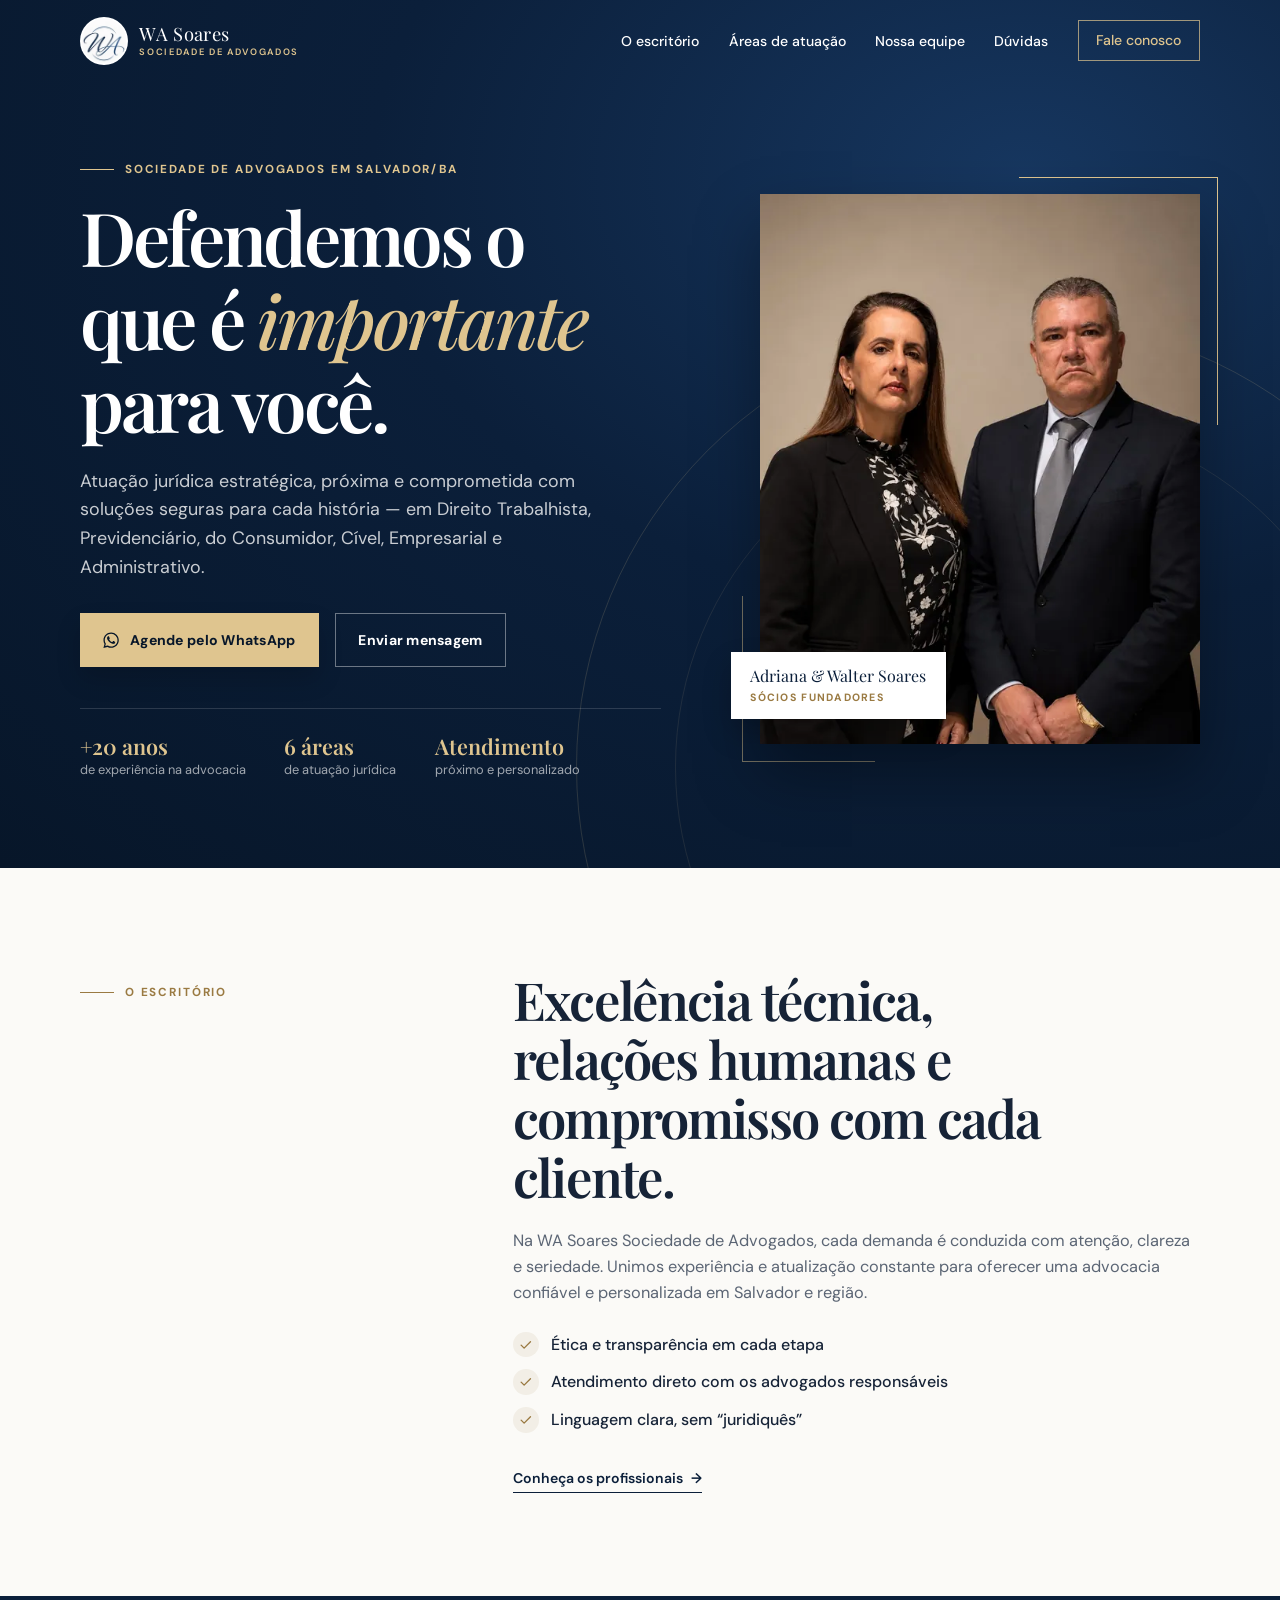
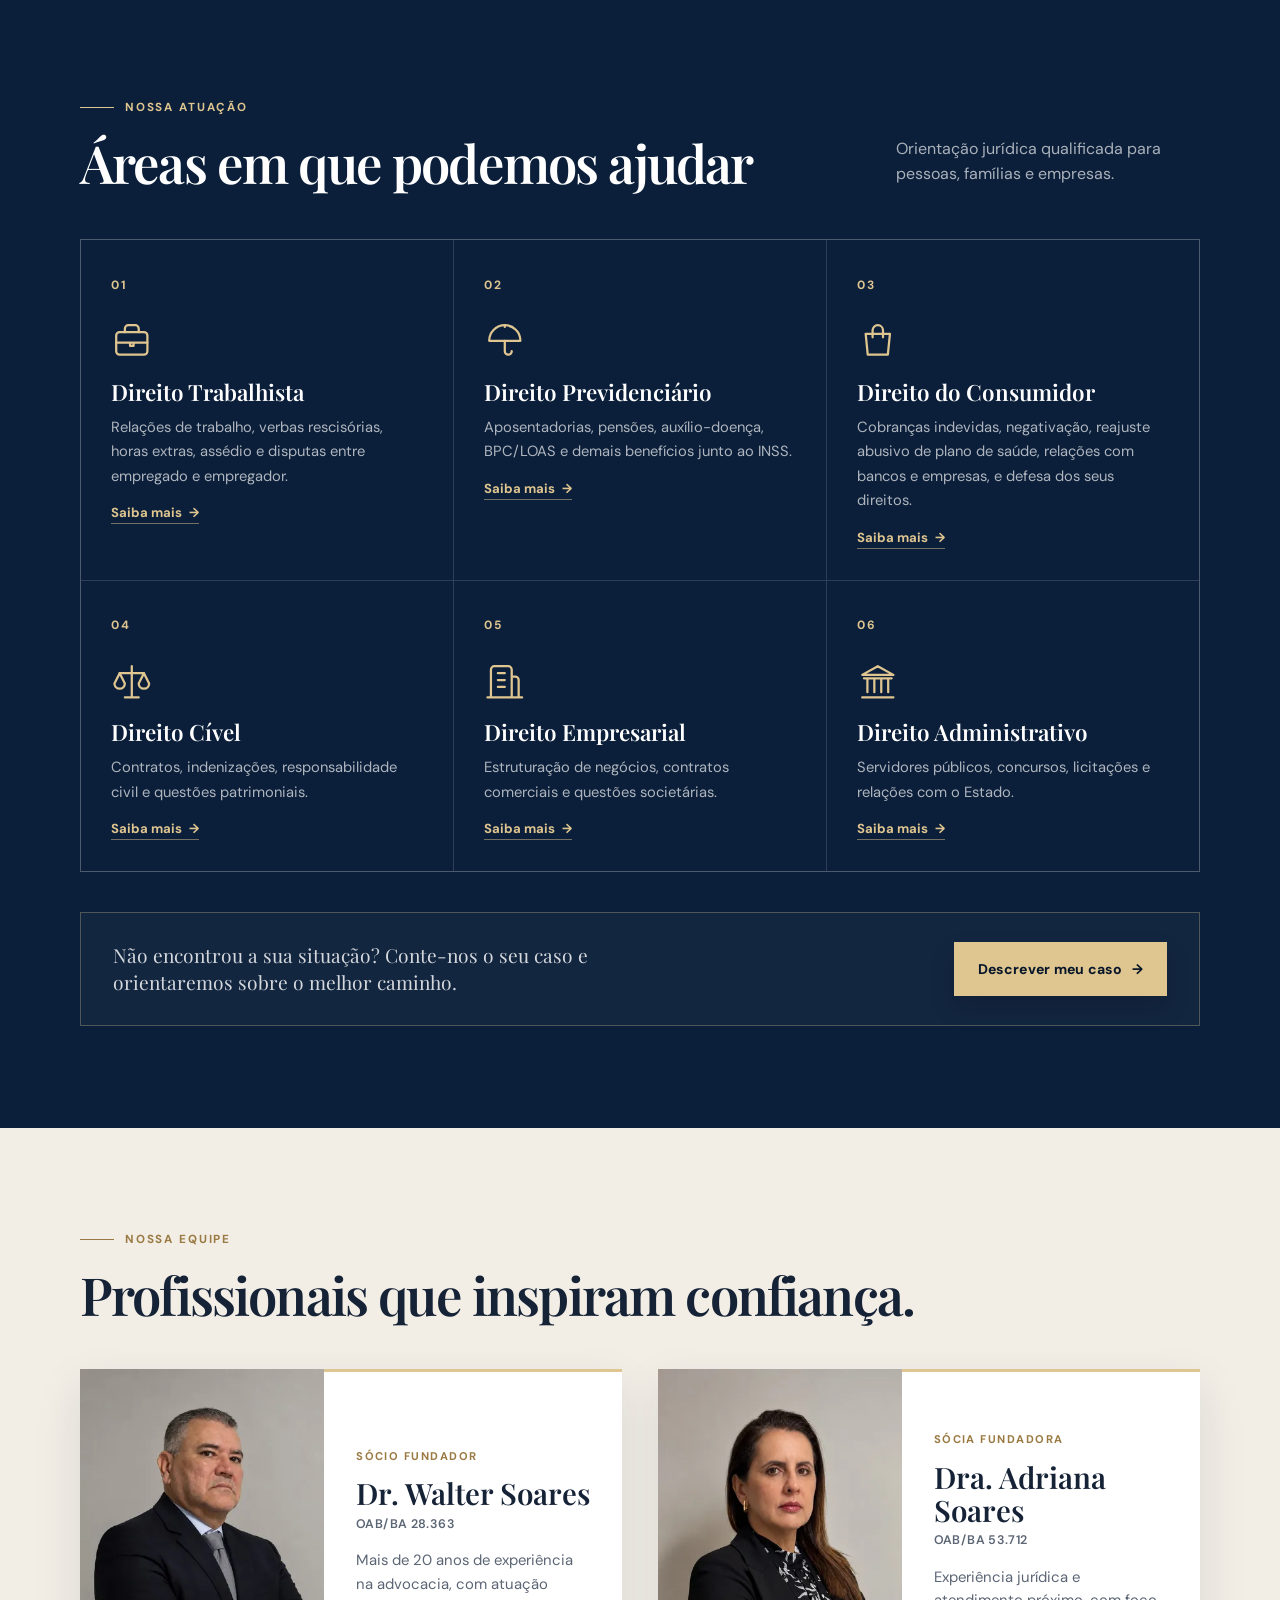
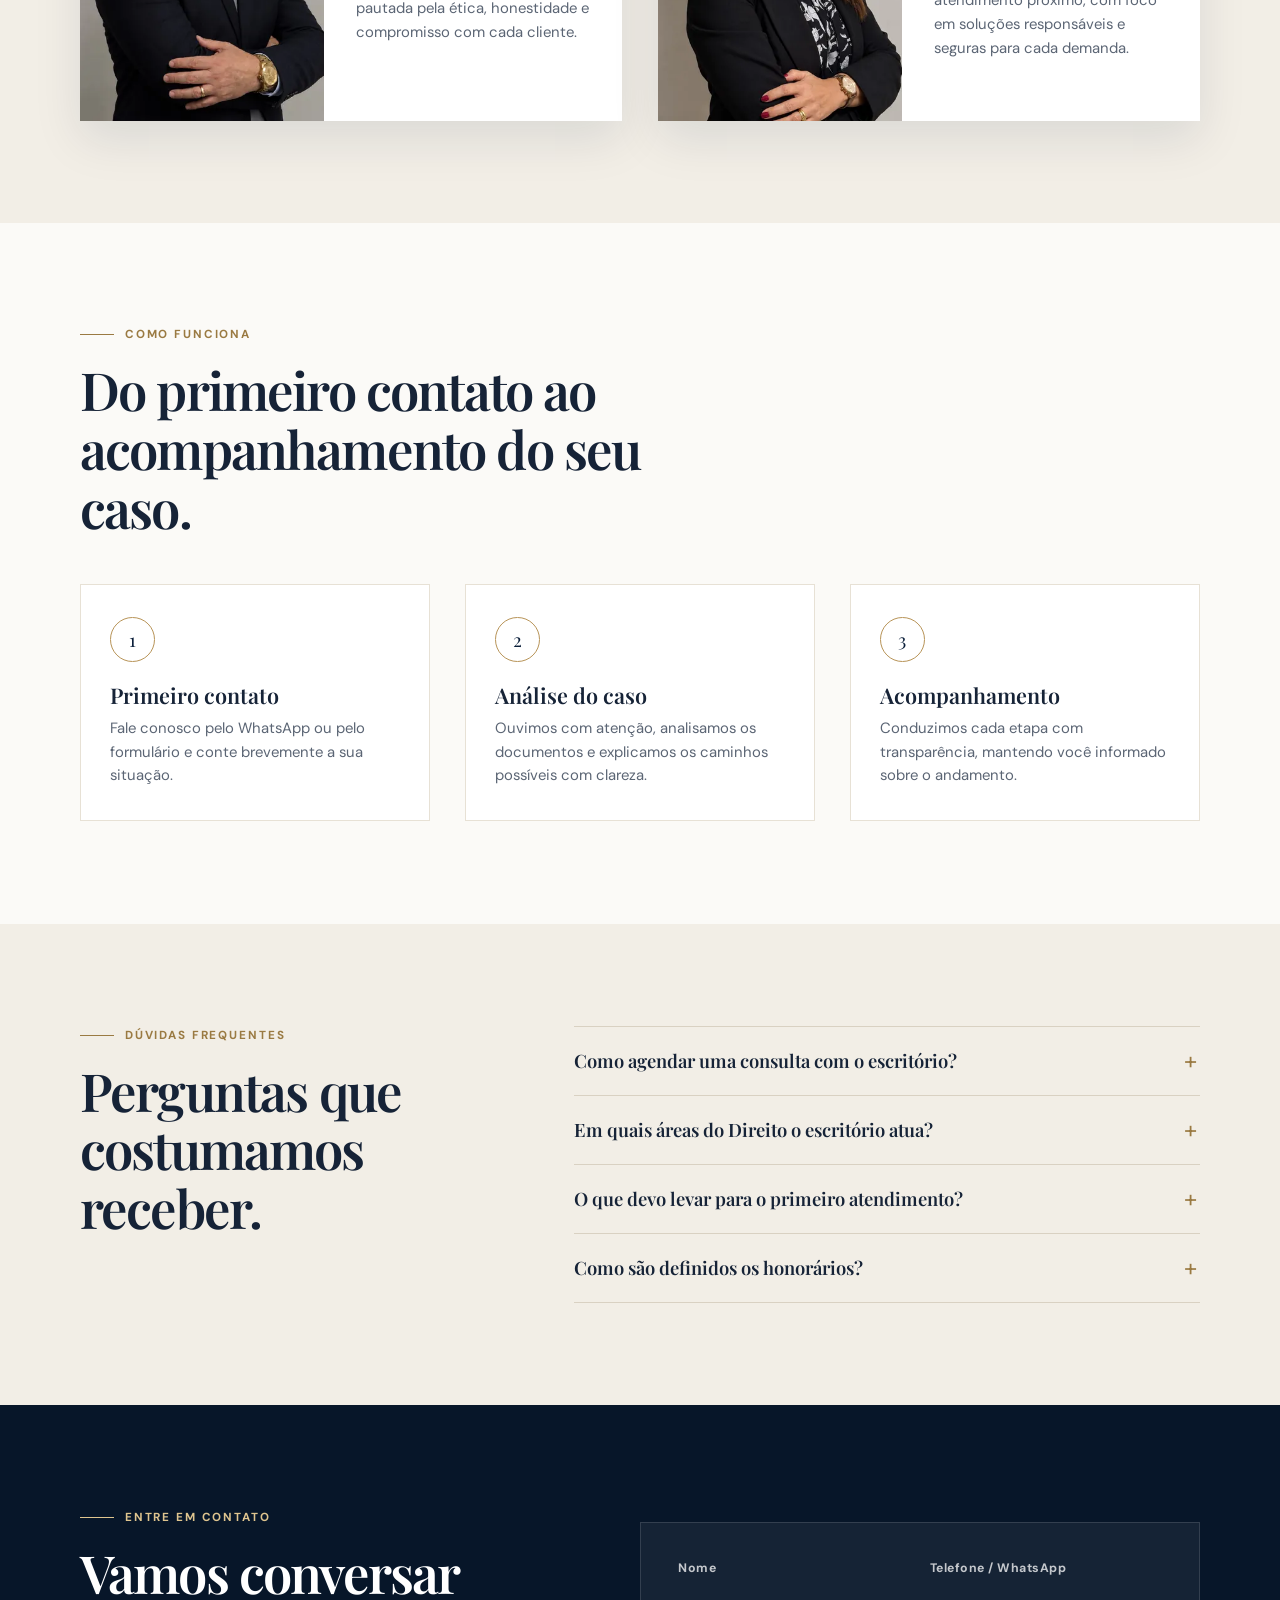
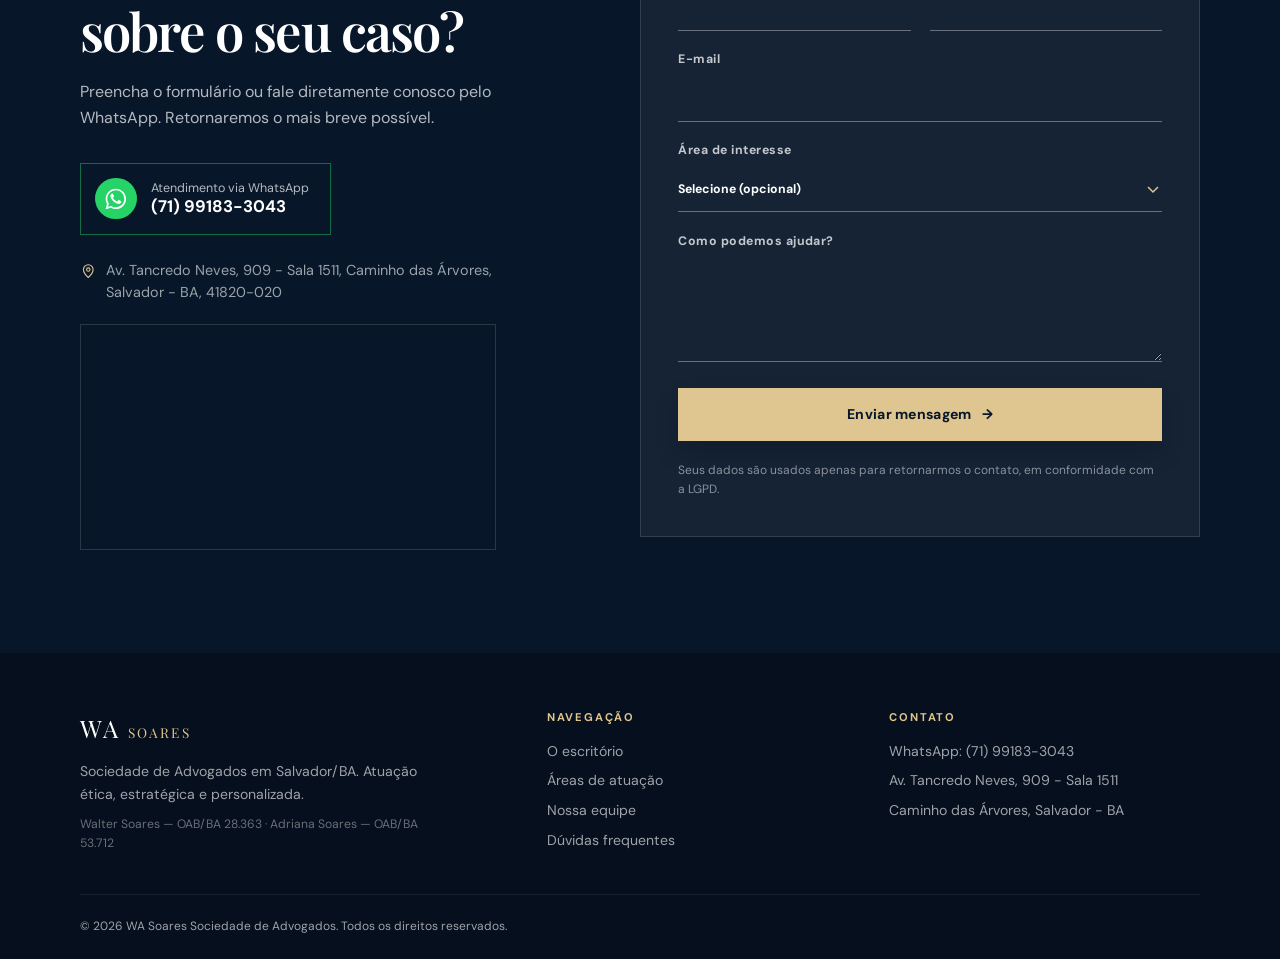
==== commit 0df95d66: "Cria landing pages para as 5 áreas de atuação restantes Segue o mesmo padrão da página de Direito do" ====
--- a/index.html
+++ b/index.html
@@ -187,12 +187,12 @@
           <p>Orientação jurídica qualificada para pessoas, famílias e empresas.</p>
         </div>
         <div class="areas-grid">
-          <article class="area-card"><span class="area-number">01</span><svg class="area-icon" viewBox="0 0 24 24" aria-hidden="true"><rect x="3" y="7" width="18" height="13" rx="2"/><path d="M8 7V5a2 2 0 0 1 2-2h4a2 2 0 0 1 2 2v2M3 13h18M11 13v2h2v-2"/></svg><h3>Direito Trabalhista</h3><p>Relações de trabalho, verbas rescisórias, horas extras, assédio e disputas entre empregado e empregador.</p></article>
-          <article class="area-card"><span class="area-number">02</span><svg class="area-icon" viewBox="0 0 24 24" aria-hidden="true"><path d="M12 3a9 9 0 0 1 9 9H3a9 9 0 0 1 9-9Z"/><path d="M12 3v1M12 12v6a2 2 0 0 0 4 0"/></svg><h3>Direito Previdenciário</h3><p>Aposentadorias, pensões, auxílio-doença, BPC/LOAS e demais benefícios junto ao INSS.</p></article>
+          <article class="area-card"><span class="area-number">01</span><svg class="area-icon" viewBox="0 0 24 24" aria-hidden="true"><rect x="3" y="7" width="18" height="13" rx="2"/><path d="M8 7V5a2 2 0 0 1 2-2h4a2 2 0 0 1 2 2v2M3 13h18M11 13v2h2v-2"/></svg><h3>Direito Trabalhista</h3><p>Relações de trabalho, verbas rescisórias, horas extras, assédio e disputas entre empregado e empregador.</p><a class="area-link" href="advogado-trabalhista-salvador/">Saiba mais <span aria-hidden="true">→</span></a></article>
+          <article class="area-card"><span class="area-number">02</span><svg class="area-icon" viewBox="0 0 24 24" aria-hidden="true"><path d="M12 3a9 9 0 0 1 9 9H3a9 9 0 0 1 9-9Z"/><path d="M12 3v1M12 12v6a2 2 0 0 0 4 0"/></svg><h3>Direito Previdenciário</h3><p>Aposentadorias, pensões, auxílio-doença, BPC/LOAS e demais benefícios junto ao INSS.</p><a class="area-link" href="advogado-previdenciario-salvador/">Saiba mais <span aria-hidden="true">→</span></a></article>
           <article class="area-card"><span class="area-number">03</span><svg class="area-icon" viewBox="0 0 24 24" aria-hidden="true"><path d="M5 8h14l-1.2 12H6.2L5 8Z"/><path d="M9 10V6a3 3 0 0 1 6 0v4"/></svg><h3>Direito do Consumidor</h3><p>Cobranças indevidas, negativação, reajuste abusivo de plano de saúde, relações com bancos e empresas, e defesa dos seus direitos.</p><a class="area-link" href="advogado-direito-do-consumidor-salvador/">Saiba mais <span aria-hidden="true">→</span></a></article>
-          <article class="area-card"><span class="area-number">04</span><svg class="area-icon" viewBox="0 0 24 24" aria-hidden="true"><path d="M12 3v18M8 21h8M5 7h14M12 5v2"/><path d="M5 7l-3 6a3 3 0 0 0 6 0L5 7ZM19 7l-3 6a3 3 0 0 0 6 0l-3-6Z"/></svg><h3>Direito Cível</h3><p>Contratos, indenizações, responsabilidade civil e questões patrimoniais.</p></article>
-          <article class="area-card"><span class="area-number">05</span><svg class="area-icon" viewBox="0 0 24 24" aria-hidden="true"><path d="M4 21V5a2 2 0 0 1 2-2h8a2 2 0 0 1 2 2v16M16 9h2a2 2 0 0 1 2 2v10M2 21h20M8 7h4M8 11h4M8 15h4"/></svg><h3>Direito Empresarial</h3><p>Estruturação de negócios, contratos comerciais e questões societárias.</p></article>
-          <article class="area-card"><span class="area-number">06</span><svg class="area-icon" viewBox="0 0 24 24" aria-hidden="true"><path d="M3 21h18M4 10h16M12 3l9 5H3l9-5ZM6 10v8M10 10v8M14 10v8M18 10v8"/></svg><h3>Direito Administrativo</h3><p>Servidores públicos, concursos, licitações e relações com o Estado.</p></article>
+          <article class="area-card"><span class="area-number">04</span><svg class="area-icon" viewBox="0 0 24 24" aria-hidden="true"><path d="M12 3v18M8 21h8M5 7h14M12 5v2"/><path d="M5 7l-3 6a3 3 0 0 0 6 0L5 7ZM19 7l-3 6a3 3 0 0 0 6 0l-3-6Z"/></svg><h3>Direito Cível</h3><p>Contratos, indenizações, responsabilidade civil e questões patrimoniais.</p><a class="area-link" href="advogado-civil-salvador/">Saiba mais <span aria-hidden="true">→</span></a></article>
+          <article class="area-card"><span class="area-number">05</span><svg class="area-icon" viewBox="0 0 24 24" aria-hidden="true"><path d="M4 21V5a2 2 0 0 1 2-2h8a2 2 0 0 1 2 2v16M16 9h2a2 2 0 0 1 2 2v10M2 21h20M8 7h4M8 11h4M8 15h4"/></svg><h3>Direito Empresarial</h3><p>Estruturação de negócios, contratos comerciais e questões societárias.</p><a class="area-link" href="advogado-empresarial-salvador/">Saiba mais <span aria-hidden="true">→</span></a></article>
+          <article class="area-card"><span class="area-number">06</span><svg class="area-icon" viewBox="0 0 24 24" aria-hidden="true"><path d="M3 21h18M4 10h16M12 3l9 5H3l9-5ZM6 10v8M10 10v8M14 10v8M18 10v8"/></svg><h3>Direito Administrativo</h3><p>Servidores públicos, concursos, licitações e relações com o Estado.</p><a class="area-link" href="advogado-administrativo-salvador/">Saiba mais <span aria-hidden="true">→</span></a></article>
         </div>
         <div class="areas-cta">
           <p>Não encontrou a sua situação? Conte-nos o seu caso e orientaremos sobre o melhor caminho.</p>
